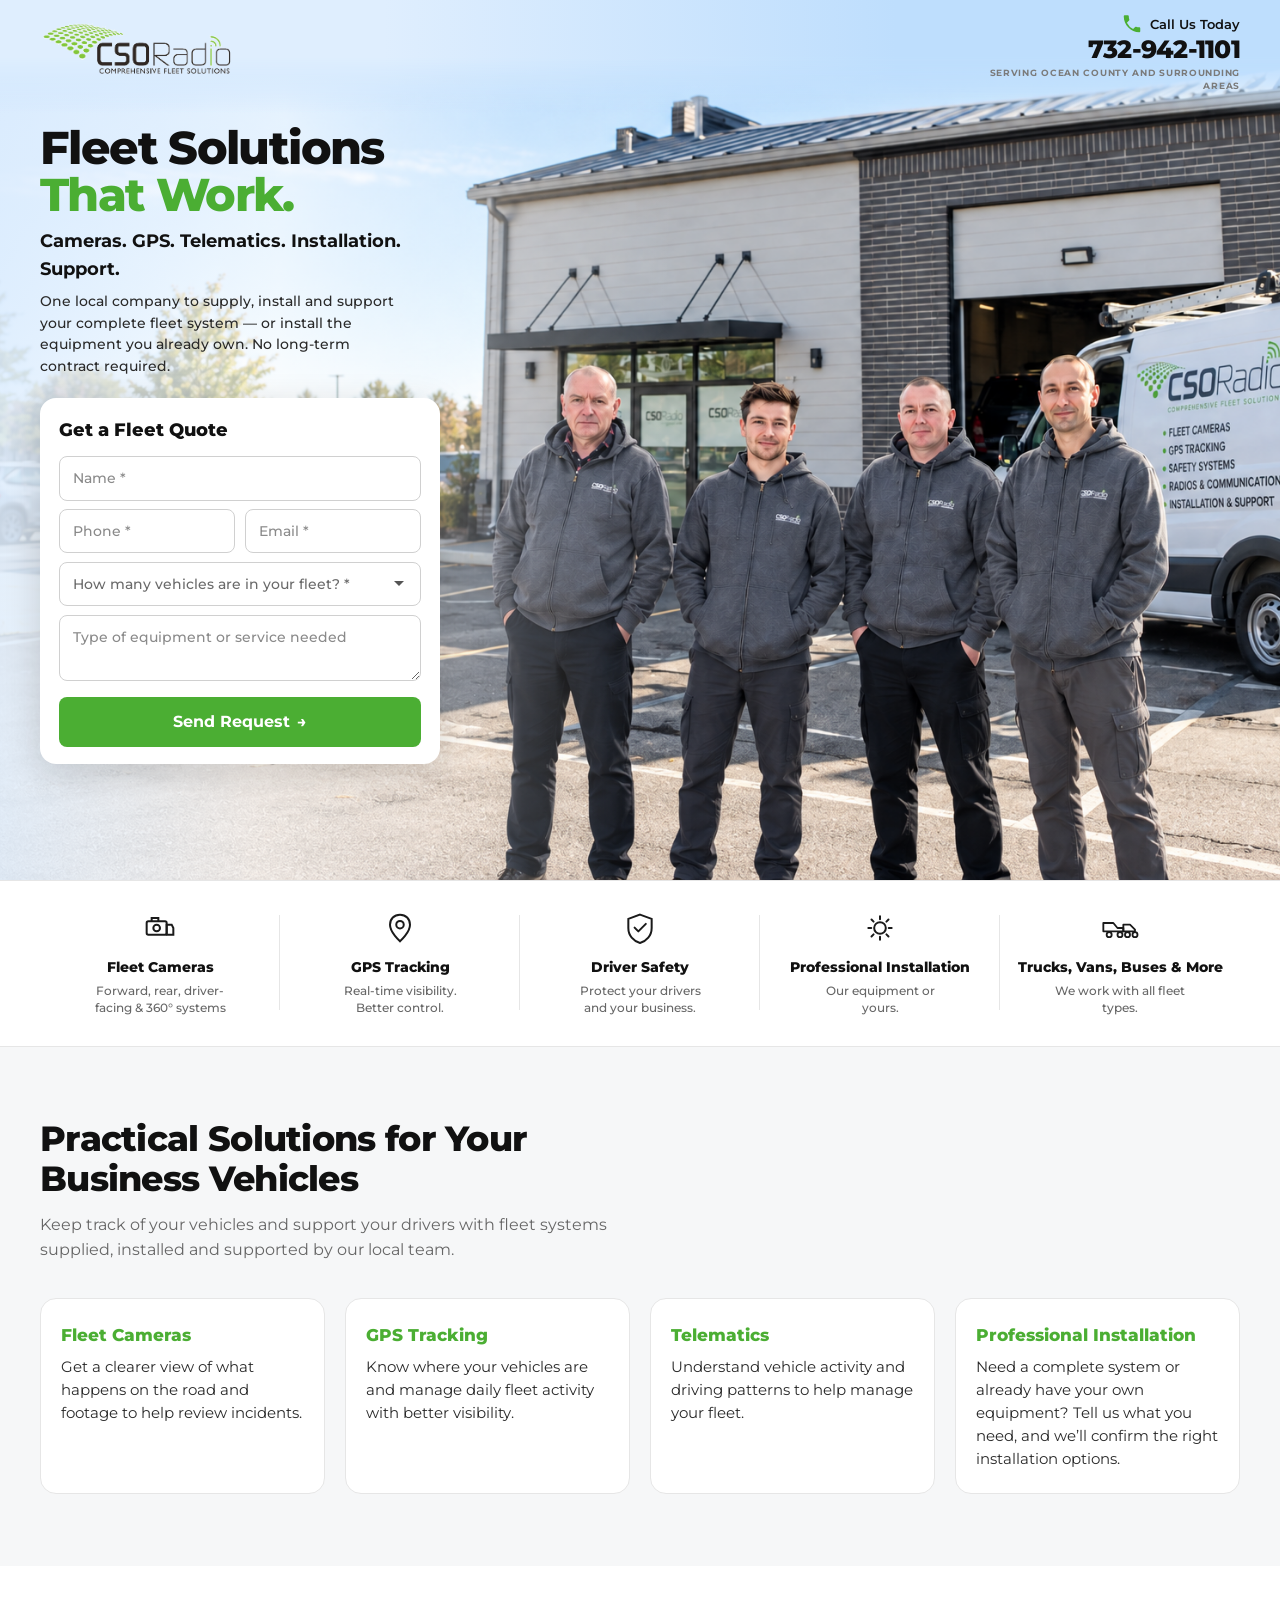
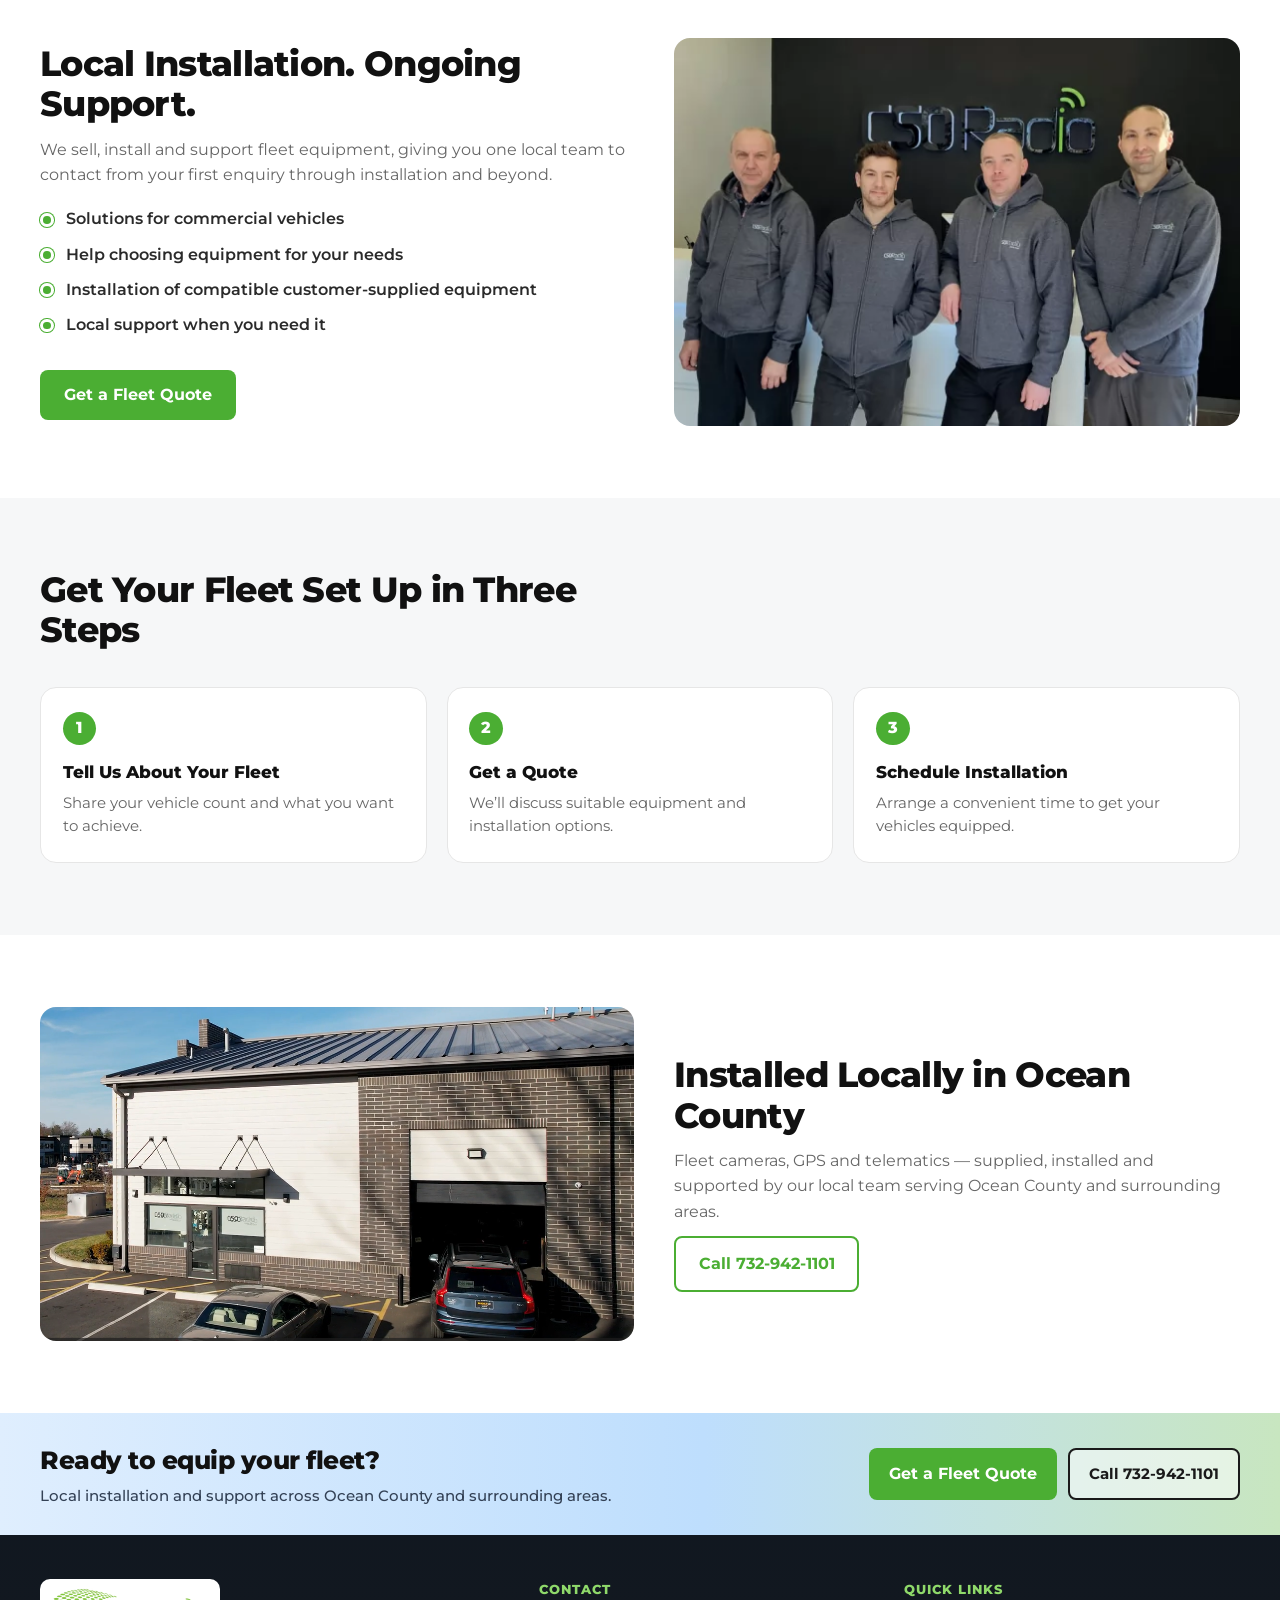
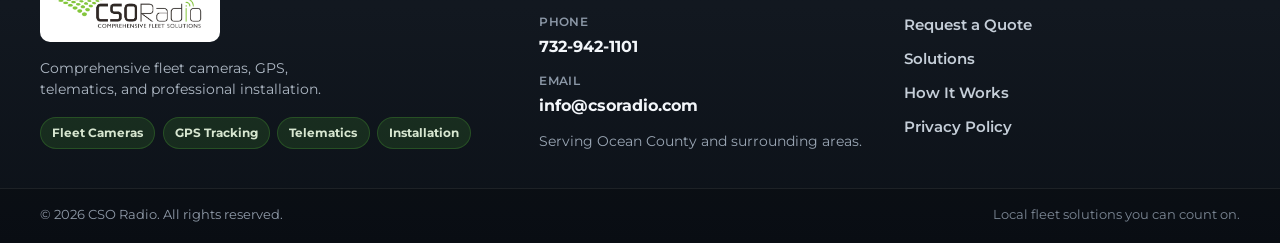
==== index.html @ 511305c0 "Add CSO Radio static website for Vercel deployment. Co-authored-by: Cursor <cursoragent@cursor.com>" ====
<!DOCTYPE html>
<html lang="en">
<head>
  <meta charset="UTF-8" />
  <meta name="viewport" content="width=device-width, initial-scale=1.0" />
  <title>CSO Radio | Comprehensive Fleet Solutions</title>
  <meta name="description" content="Fleet cameras, GPS tracking, telematics and professional installation. Serving Ocean County and surrounding areas." />
  <link rel="preconnect" href="https://fonts.googleapis.com" />
  <link rel="preconnect" href="https://fonts.gstatic.com" crossorigin />
  <link href="https://fonts.googleapis.com/css2?family=Montserrat:wght@400;500;600;700;800&display=swap" rel="stylesheet" />
  <link rel="stylesheet" href="css/style.css" />
</head>
<body>
  <main>
    <div class="landing">
  <header class="site-header">
    <div class="container header-inner">
      <a class="logo" href="index.html" aria-label="CSO Radio home">
        <img src="assets/images/logo.png" alt="CSO Radio — Comprehensive Fleet Solutions" width="220" height="63" />
      </a>
      <div class="header-contact">
        <a class="phone-block" href="tel:7329421101">
          <span class="phone-top">
            <svg class="phone-icon" viewBox="0 0 24 24" aria-hidden="true" focusable="false">
              <path fill="currentColor" d="M6.62 10.79a15.05 15.05 0 006.59 6.59l2.2-2.2a1 1 0 011.01-.24c1.12.37 2.33.57 3.58.57a1 1 0 011 1V20a1 1 0 01-1 1C10.85 21 3 13.15 3 3.5A1 1 0 014 2.5h3.5a1 1 0 011 1c0 1.25.2 2.46.57 3.58a1 1 0 01-.25 1.02l-2.2 2.19z"/>
            </svg>
            <span class="call-label">Call Us Today</span>
          </span>
          <span class="phone-number">732-942-1101</span>
          <span class="service-area">Serving Ocean County and surrounding areas</span>
        </a>
      </div>
    </div>
  </header>

    <section class="hero" aria-label="Fleet solutions hero">
      <div class="hero-bg" aria-hidden="true">
        <img src="assets/images/hero-image.png" alt="" class="hero-photo" width="1536" height="1024" />
        <div class="hero-fade"></div>
      </div>
      <div class="container">
        <div class="hero-content">
          <div class="hero-copy">
            <h1><span class="line1">Fleet Solutions</span><span class="accent">That Work.</span></h1>
            <p class="hero-sub">Cameras. GPS. Telematics. Installation. Support.</p>
            <p class="hero-lead">
              One local company to supply, install and support your complete fleet system — or install the equipment you already own. No long-term contract required.
            </p>
          </div>

          <div class="quote-card" id="quote">
            <h2>Get a Fleet Quote</h2>
            <form class="quote-form" id="quote-form" novalidate>
              <div class="field">
                <label class="sr-only" for="name">Name</label>
                <input id="name" name="name" type="text" placeholder="Name *" required autocomplete="name" />
              </div>
              <div class="field-row">
                <div class="field">
                  <label class="sr-only" for="phone">Phone</label>
                  <input id="phone" name="phone" type="tel" placeholder="Phone *" required autocomplete="tel" />
                </div>
                <div class="field">
                  <label class="sr-only" for="email">Email</label>
                  <input id="email" name="email" type="email" placeholder="Email *" required autocomplete="email" />
                </div>
              </div>
              <div class="field">
                <label class="sr-only" for="vehicles">How many vehicles are in your fleet?</label>
                <select id="vehicles" name="vehicles" required>
                  <option value="" disabled selected>How many vehicles are in your fleet? *</option>
                  <option value="1-5">1–5 vehicles</option>
                  <option value="6-15">6–15 vehicles</option>
                  <option value="16-50">16–50 vehicles</option>
                  <option value="51+">51+ vehicles</option>
                </select>
              </div>
              <div class="field">
                <label class="sr-only" for="service">Type of equipment or service needed</label>
                <textarea id="service" name="service" rows="2" placeholder="Type of equipment or service needed"></textarea>
              </div>
              <button type="submit" class="btn-primary">Send Request <span aria-hidden="true">→</span></button>
              <p class="form-success" id="form-success" hidden>Thank you — we’ll be in touch shortly about your fleet quote.</p>
            </form>
          </div>
        </div>
      </div>
    </section>

    <section class="feature-bar" aria-label="Services overview">
      <div class="container feature-grid">
        <article class="feature-item">
          <div class="feature-icon" aria-hidden="true">
            <svg viewBox="0 0 48 48" fill="none"><rect x="8" y="16" width="24" height="16" rx="2" stroke="currentColor" stroke-width="2.4"/><circle cx="20" cy="24" r="4" stroke="currentColor" stroke-width="2.4"/><path stroke="currentColor" stroke-width="2.4" d="M32 20h6l2 4v8h-8V20zM14 16V12h8v4"/></svg>
          </div>
          <h3>Fleet Cameras</h3>
          <p>Forward, rear, driver-facing &amp; 360° systems</p>
        </article>
        <article class="feature-item">
          <div class="feature-icon" aria-hidden="true">
            <svg viewBox="0 0 48 48" fill="none"><path stroke="currentColor" stroke-width="2.4" d="M24 8c-7 0-12 5.2-12 12.2 0 9.3 12 19.8 12 19.8s12-10.5 12-19.8C36 13.2 31 8 24 8z"/><circle cx="24" cy="20" r="4.5" stroke="currentColor" stroke-width="2.4"/></svg>
          </div>
          <h3>GPS Tracking</h3>
          <p>Real-time visibility. Better control.</p>
        </article>
        <article class="feature-item">
          <div class="feature-icon" aria-hidden="true">
            <svg viewBox="0 0 48 48" fill="none"><path stroke="currentColor" stroke-width="2.4" d="M24 8l14 5v11c0 9.2-6.2 15.8-14 18-7.8-2.2-14-8.8-14-18V13l14-5z"/><path stroke="currentColor" stroke-width="2.4" stroke-linecap="round" stroke-linejoin="round" d="M17.5 23.5l4.5 4.5 9-9"/></svg>
          </div>
          <h3>Driver Safety</h3>
          <p>Protect your drivers and your business.</p>
        </article>
        <article class="feature-item">
          <div class="feature-icon" aria-hidden="true">
            <svg viewBox="0 0 48 48" fill="none"><circle cx="24" cy="24" r="7" stroke="currentColor" stroke-width="2.4"/><path stroke="currentColor" stroke-width="2.4" stroke-linecap="round" d="M24 10v3.5M24 34.5V38M10 24h3.5M34.5 24H38M13.8 13.8l2.5 2.5M31.7 31.7l2.5 2.5M13.8 34.2l2.5-2.5M31.7 16.3l2.5-2.5"/></svg>
          </div>
          <h3>Professional Installation</h3>
          <p>Our equipment or yours.</p>
        </article>
        <article class="feature-item">
          <div class="feature-icon" aria-hidden="true">
            <svg viewBox="0 0 48 48" fill="none"><path stroke="currentColor" stroke-width="2.2" stroke-linejoin="round" d="M4 28V18h12l5 6h7v4H4z"/><circle cx="11" cy="32" r="3" stroke="currentColor" stroke-width="2.2"/><circle cx="24" cy="32" r="3" stroke="currentColor" stroke-width="2.2"/><path stroke="currentColor" stroke-width="2.2" stroke-linejoin="round" d="M28 28V20h8l6 6v2H28z"/><circle cx="33" cy="32" r="3" stroke="currentColor" stroke-width="2.2"/><circle cx="42" cy="32" r="3" stroke="currentColor" stroke-width="2.2"/></svg>
          </div>
          <h3>Trucks, Vans, Buses &amp; More</h3>
          <p>We work with all fleet types.</p>
        </article>
      </div>
    </section>
  </div><!-- /.landing -->

    <section class="section solutions" id="solutions">
      <div class="container">
        <div class="section-intro">
          <h2>Practical Solutions for Your Business Vehicles</h2>
          <p>Keep track of your vehicles and support your drivers with fleet systems supplied, installed and supported by our local team.</p>
        </div>
        <div class="solutions-grid">
          <article class="solution-card">
            <h3>Fleet Cameras</h3>
            <p>Get a clearer view of what happens on the road and footage to help review incidents.</p>
          </article>
          <article class="solution-card">
            <h3>GPS Tracking</h3>
            <p>Know where your vehicles are and manage daily fleet activity with better visibility.</p>
          </article>
          <article class="solution-card">
            <h3>Telematics</h3>
            <p>Understand vehicle activity and driving patterns to help manage your fleet.</p>
          </article>
          <article class="solution-card">
            <h3>Professional Installation</h3>
            <p>Need a complete system or already have your own equipment? Tell us what you need, and we’ll confirm the right installation options.</p>
          </article>
        </div>
      </div>
    </section>

    <section class="section local-support">
      <div class="container local-grid">
        <div class="local-copy">
          <h2>Local Installation. Ongoing Support.</h2>
          <p>We sell, install and support fleet equipment, giving you one local team to contact from your first enquiry through installation and beyond.</p>
          <ul class="check-list">
            <li>Solutions for commercial vehicles</li>
            <li>Help choosing equipment for your needs</li>
            <li>Installation of compatible customer-supplied equipment</li>
            <li>Local support when you need it</li>
          </ul>
          <a class="btn-primary btn-inline" href="#quote">Get a Fleet Quote</a>
        </div>
        <div class="local-media">
          <img src="assets/images/CSO-Team-Image.webp" alt="CSO Radio team at our Ocean County facility" width="640" height="400" loading="lazy" />
        </div>
      </div>
    </section>

    <section class="section steps" id="how-it-works">
      <div class="container">
        <div class="section-intro">
          <h2>Get Your Fleet Set Up in Three Steps</h2>
        </div>
        <ol class="steps-grid">
          <li class="step-card">
            <span class="step-num">1</span>
            <h3>Tell Us About Your Fleet</h3>
            <p>Share your vehicle count and what you want to achieve.</p>
          </li>
          <li class="step-card">
            <span class="step-num">2</span>
            <h3>Get a Quote</h3>
            <p>We’ll discuss suitable equipment and installation options.</p>
          </li>
          <li class="step-card">
            <span class="step-num">3</span>
            <h3>Schedule Installation</h3>
            <p>Arrange a convenient time to get your vehicles equipped.</p>
          </li>
        </ol>
      </div>
    </section>

    <section class="section facility">
      <div class="container facility-grid">
        <div class="facility-media">
          <img src="assets/images/frontttt.png" alt="CSO Radio storefront and installation bay" width="720" height="480" loading="lazy" />
        </div>
        <div class="facility-copy">
          <h2>Installed Locally in Ocean County</h2>
          <p>Fleet cameras, GPS and telematics — supplied, installed and supported by our local team serving Ocean County and surrounding areas.</p>
          <a class="btn-outline" href="tel:7329421101">Call 732-942-1101</a>
        </div>
      </div>
    </section>
  </main>

  <footer class="site-footer">
    <div class="footer-cta">
      <div class="container footer-cta-inner">
        <div class="footer-cta-copy">
          <h2>Ready to equip your fleet?</h2>
          <p>Local installation and support across Ocean County and surrounding areas.</p>
        </div>
        <div class="footer-cta-actions">
          <a class="btn-primary footer-btn" href="#quote">Get a Fleet Quote</a>
          <a class="footer-btn-outline" href="tel:7329421101">Call 732-942-1101</a>
        </div>
      </div>
    </div>

    <div class="container footer-inner">
      <div class="footer-brand">
        <img src="assets/images/logo.png" alt="CSO Radio" width="180" height="51" />
        <p class="footer-tagline">Comprehensive fleet cameras, GPS, telematics, and professional installation.</p>
        <ul class="footer-services">
          <li>Fleet Cameras</li>
          <li>GPS Tracking</li>
          <li>Telematics</li>
          <li>Installation</li>
        </ul>
      </div>

      <div class="footer-col">
        <h3>Contact</h3>
        <a class="footer-link" href="tel:7329421101">
          <span class="footer-link-label">Phone</span>
          <span>732-942-1101</span>
        </a>
        <a class="footer-link" href="mailto:info@csoradio.com">
          <span class="footer-link-label">Email</span>
          <span>info@csoradio.com</span>
        </a>
        <p class="footer-area">Serving Ocean County and surrounding areas.</p>
      </div>

      <div class="footer-col">
        <h3>Quick Links</h3>
        <a class="footer-nav" href="#quote">Request a Quote</a>
        <a class="footer-nav" href="#solutions">Solutions</a>
        <a class="footer-nav" href="#how-it-works">How It Works</a>
        <a class="footer-nav" href="privacy.html">Privacy Policy</a>
      </div>
    </div>

    <div class="footer-bottom">
      <div class="container footer-bottom-inner">
        <p>&copy; <span id="year"></span> CSO Radio. All rights reserved.</p>
        <p class="footer-bottom-note">Local fleet solutions you can count on.</p>
      </div>
    </div>
  </footer>

  <script src="js/main.js"></script>
</body>
</html>
---- css/style.css ----
/* CSO Radio — matches Landing_Page.png design */
:root {
  --green: #4bae33;
  --green-hover: #3f962b;
  --green-logo: #8ac54b;
  --header-bg: #bedefd;
  --header-bg-left: #dfeefe;
  --ink: #111111;
  --ink-soft: #2a2a2a;
  --muted: #666666;
  --line: #e6e6e6;
  --bg: #ffffff;
  --bg-soft: #f6f7f8;
  --shadow: 0 10px 36px rgba(0, 0, 0, 0.16);
  --radius: 16px;
  --radius-sm: 8px;
  --container: 1200px;
  --font: "Montserrat", system-ui, -apple-system, sans-serif;
}

*,
*::before,
*::after {
  box-sizing: border-box;
}

html {
  scroll-behavior: smooth;
}

body {
  margin: 0;
  font-family: var(--font);
  color: var(--ink);
  background: var(--bg);
  line-height: 1.55;
  -webkit-font-smoothing: antialiased;
  overflow-x: hidden;
}

img {
  max-width: 100%;
  height: auto;
  display: block;
}

a {
  color: inherit;
  text-decoration: none;
}

ul {
  margin: 0;
  padding: 0;
  list-style: none;
}

.container {
  width: min(100% - 3rem, var(--container));
  margin-inline: auto;
  padding-inline: 0;
}

.sr-only {
  position: absolute;
  width: 1px;
  height: 1px;
  padding: 0;
  margin: -1px;
  overflow: hidden;
  clip: rect(0, 0, 0, 0);
  white-space: nowrap;
  border: 0;
}

/* ---------- Landing block (exact reference composition) ---------- */
.landing {
  position: relative;
  background: #fff;
}

.site-header {
  position: absolute;
  top: 0;
  left: 0;
  right: 0;
  z-index: 30;
  padding: 0.65rem 0 1.25rem;
  /* Horizontal brand blues + soft fade down so no hard line into hero */
  background:
    linear-gradient(
      180deg,
      rgba(223, 238, 254, 1) 0%,
      rgba(190, 222, 253, 0.92) 45%,
      rgba(190, 222, 253, 0.35) 75%,
      rgba(190, 222, 253, 0) 100%
    );
  border: 0;
  box-shadow: none;
}

.site-header::before {
  content: "";
  position: absolute;
  inset: 0;
  z-index: -1;
  background: linear-gradient(
    90deg,
    var(--header-bg-left) 0%,
    var(--header-bg-left) 30%,
    var(--header-bg) 70%,
    var(--header-bg) 100%
  );
  mask-image: linear-gradient(180deg, #000 0%, #000 50%, transparent 100%);
  -webkit-mask-image: linear-gradient(180deg, #000 0%, #000 50%, transparent 100%);
  pointer-events: none;
}

.header-inner {
  position: relative;
  z-index: 1;
  display: flex;
  align-items: center;
  justify-content: space-between;
  gap: 1.5rem;
  min-height: 52px;
}

.logo img {
  width: min(200px, 48vw);
  height: auto;
}

.phone-block {
  display: flex;
  flex-direction: column;
  align-items: flex-end;
  text-align: right;
  gap: 0.1rem;
  padding-top: 0.15rem;
}

.phone-top {
  display: inline-flex;
  align-items: center;
  gap: 0.45rem;
}

.phone-icon {
  width: 22px;
  height: 22px;
  color: var(--green);
}

.call-label {
  font-size: 0.82rem;
  font-weight: 600;
  color: var(--ink);
}

.phone-number {
  font-size: clamp(1.2rem, 2.2vw, 1.55rem);
  font-weight: 800;
  letter-spacing: -0.03em;
  color: var(--ink);
  line-height: 1.05;
}

.service-area {
  font-size: 0.55rem;
  font-weight: 700;
  letter-spacing: 0.08em;
  text-transform: uppercase;
  color: #7a7a7a;
  max-width: 260px;
  margin-top: 0.1rem;
}

/* ---------- Hero ---------- */
.hero {
  position: relative;
  min-height: 820px;
  display: flex;
  align-items: flex-start;
  padding: 7.25rem 0 2rem;
  overflow: hidden;
  background: var(--header-bg-left);
}

.hero-bg {
  position: absolute;
  inset: 0;
  z-index: 0;
  overflow: hidden;
  background: var(--header-bg-left);
}

.hero-photo {
  width: 100%;
  height: 100%;
  object-fit: cover;
  /* shift photo slightly down + keep team/van on the right */
  object-position: 62% 28%;
  max-width: none;
}

/* Soft left wash — tinted with header blue so it blends into the header */
.hero-fade {
  position: absolute;
  inset: 0;
  background: linear-gradient(
    90deg,
    rgba(223, 238, 254, 0.92) 0%,
    rgba(255, 255, 255, 0.72) 20%,
    rgba(255, 255, 255, 0.28) 38%,
    rgba(255, 255, 255, 0) 52%
  );
  pointer-events: none;
}

@media (min-width: 1100px) {
  .hero {
    min-height: 880px;
    padding-top: 7.75rem;
  }

  .hero-photo {
    object-position: 58% 26%;
  }

  .hero-fade {
    background: linear-gradient(
      92deg,
      rgba(223, 238, 254, 0.9) 0%,
      rgba(255, 255, 255, 0.65) 22%,
      rgba(255, 255, 255, 0.2) 40%,
      rgba(255, 255, 255, 0) 52%
    );
  }
}

.hero > .container {
  position: relative;
  z-index: 1;
  display: flex;
  align-items: flex-start;
}

.hero-content {
  display: flex;
  flex-direction: column;
  align-items: flex-start;
  gap: 1.25rem;
  width: min(100%, 420px);
  margin: 0;
  padding-left: 0;
}

.hero-copy {
  max-width: 480px;
}

.hero-copy h1 {
  margin: 0 0 0.55rem;
  font-size: clamp(2.35rem, 3.6vw, 3.25rem);
  font-weight: 800;
  line-height: 1.02;
  letter-spacing: -0.035em;
  color: var(--ink);
}

.hero-copy h1 .line1 {
  display: block;
  white-space: nowrap;
}

.hero-copy h1 .accent {
  color: var(--green);
  display: block;
}

.hero-sub {
  margin: 0 0 0.55rem;
  font-size: clamp(0.95rem, 1.4vw, 1.12rem);
  font-weight: 700;
  color: var(--ink);
}

.hero-lead {
  margin: 0;
  font-size: 0.9rem;
  font-weight: 500;
  color: var(--ink-soft);
  max-width: 40ch;
  line-height: 1.5;
}

/* Quote card */
.quote-card {
  background: #fff;
  border-radius: var(--radius);
  box-shadow: var(--shadow);
  padding: 1.15rem 1.2rem 1.05rem;
  width: 100%;
  max-width: 400px;
}

.quote-card h2 {
  margin: 0 0 0.75rem;
  font-size: 1.15rem;
  font-weight: 800;
  color: var(--ink);
}

.quote-form {
  display: flex;
  flex-direction: column;
  gap: 0.55rem;
}

.field-row {
  display: grid;
  grid-template-columns: 1fr 1fr;
  gap: 0.65rem;
}

.field input,
.field select,
.field textarea {
  width: 100%;
  font: inherit;
  font-size: 0.86rem;
  font-weight: 500;
  color: var(--ink);
  background: #fff;
  border: 1.5px solid #d0d0d0;
  border-radius: var(--radius-sm);
  padding: 0.65rem 0.8rem;
  outline: none;
  transition: border-color 0.15s ease, box-shadow 0.15s ease;
  appearance: none;
  -webkit-appearance: none;
}

.field select {
  background-image: url("data:image/svg+xml,%3Csvg xmlns='http://www.w3.org/2000/svg' width='12' height='8' viewBox='0 0 12 8'%3E%3Cpath fill='%23555' d='M1 1l5 5 5-5'/%3E%3C/svg%3E");
  background-repeat: no-repeat;
  background-position: right 0.9rem center;
  padding-right: 2.2rem;
  color: #6a6a6a;
}

.field select:valid {
  color: var(--ink);
}

.field textarea {
  resize: vertical;
  min-height: 52px;
}

.field input::placeholder,
.field textarea::placeholder {
  color: #8a8a8a;
}

.field input:focus,
.field select:focus,
.field textarea:focus {
  border-color: var(--green);
  box-shadow: 0 0 0 3px rgba(75, 174, 51, 0.18);
}

.field input.is-invalid,
.field select.is-invalid,
.field textarea.is-invalid {
  border-color: #c0392b;
}

.btn-primary {
  display: inline-flex;
  align-items: center;
  justify-content: center;
  gap: 0.45rem;
  width: 100%;
  border: 0;
  cursor: pointer;
  background: var(--green);
  color: #fff;
  font: inherit;
  font-size: 0.98rem;
  font-weight: 700;
  padding: 0.8rem 1.15rem;
  border-radius: var(--radius-sm);
  transition: background 0.15s ease, transform 0.15s ease;
}

.btn-primary:hover {
  background: var(--green-hover);
}

.btn-primary:active {
  transform: translateY(1px);
}

.btn-inline {
  width: auto;
  padding-inline: 1.5rem;
  margin-top: 0.5rem;
}

.btn-outline {
  display: inline-flex;
  align-items: center;
  justify-content: center;
  margin-top: 0.75rem;
  padding: 0.85rem 1.4rem;
  border: 2px solid var(--green);
  border-radius: var(--radius-sm);
  color: var(--green);
  font-weight: 700;
  transition: background 0.15s ease, color 0.15s ease;
}

.btn-outline:hover {
  background: var(--green);
  color: #fff;
}

.form-note {
  margin: 0.15rem 0 0;
  font-size: 0.72rem;
  color: var(--muted);
  line-height: 1.4;
}

.form-success {
  margin: 0;
  padding: 0.75rem 0.85rem;
  background: #eef8ea;
  border: 1px solid #b7dfaa;
  border-radius: var(--radius-sm);
  color: #246816;
  font-size: 0.88rem;
  font-weight: 600;
}

/* ---------- Feature bar ---------- */
.feature-bar {
  position: relative;
  z-index: 5;
  background: #fff;
  border-top: 1px solid var(--line);
  border-bottom: 1px solid var(--line);
  padding: 1.35rem 0 1.5rem;
}

.feature-grid {
  display: grid;
  grid-template-columns: repeat(5, minmax(0, 1fr));
  gap: 0;
}

.feature-item {
  text-align: center;
  padding: 0.35rem 1rem;
  position: relative;
}

.feature-item:not(:last-child)::after {
  content: "";
  position: absolute;
  top: 10%;
  right: 0;
  width: 1px;
  height: 80%;
  background: var(--line);
}

.feature-icon {
  width: 40px;
  height: 40px;
  margin: 0 auto 0.5rem;
  color: #1a1a1a;
}

.feature-icon svg {
  width: 100%;
  height: 100%;
}

.feature-item h3 {
  margin: 0 0 0.3rem;
  font-size: 0.9rem;
  font-weight: 800;
  color: var(--ink);
}

.feature-item p {
  margin: 0 auto;
  font-size: 0.76rem;
  font-weight: 500;
  color: var(--muted);
  line-height: 1.35;
  max-width: 18ch;
}

/* ---------- Content sections ---------- */
.section {
  padding: 4.5rem 0;
}

.section-intro {
  max-width: 640px;
  margin-bottom: 2.25rem;
}

.section-intro h2,
.local-copy h2,
.facility-copy h2 {
  margin: 0 0 0.75rem;
  font-size: clamp(1.7rem, 3vw, 2.2rem);
  font-weight: 800;
  letter-spacing: -0.02em;
  line-height: 1.15;
}

.section-intro p,
.local-copy > p,
.facility-copy p {
  margin: 0;
  color: var(--muted);
  font-size: 1.02rem;
}

.solutions {
  background: var(--bg-soft);
}

.solutions-grid {
  display: grid;
  grid-template-columns: repeat(4, 1fr);
  gap: 1.25rem;
}

.solution-card {
  background: #fff;
  border: 1px solid var(--line);
  border-radius: var(--radius);
  padding: 1.4rem 1.25rem;
}

.solution-card h3 {
  margin: 0 0 0.55rem;
  font-size: 1.05rem;
  font-weight: 800;
  color: var(--green);
}

.solution-card p {
  margin: 0;
  font-size: 0.92rem;
  color: var(--ink-soft);
}

.local-grid,
.facility-grid {
  display: grid;
  grid-template-columns: 1.05fr 1fr;
  gap: 2.5rem;
  align-items: center;
}

.local-media img,
.facility-media img {
  width: 100%;
  border-radius: var(--radius);
  object-fit: cover;
  max-height: 420px;
}

.check-list {
  margin: 1.25rem 0 1.5rem;
  display: grid;
  gap: 0.65rem;
}

.check-list li {
  position: relative;
  padding-left: 1.6rem;
  font-weight: 600;
  color: var(--ink-soft);
}

.check-list li::before {
  content: "";
  position: absolute;
  left: 0;
  top: 0.35rem;
  width: 0.85rem;
  height: 0.85rem;
  border-radius: 50%;
  background: var(--green);
  box-shadow: inset 0 0 0 3px #fff, 0 0 0 1px var(--green);
}

.steps {
  background: var(--bg-soft);
}

.steps-grid {
  margin: 0;
  padding: 0;
  list-style: none;
  display: grid;
  grid-template-columns: repeat(3, 1fr);
  gap: 1.25rem;
  counter-reset: none;
}

.step-card {
  background: #fff;
  border-radius: var(--radius);
  border: 1px solid var(--line);
  padding: 1.5rem 1.35rem;
}

.step-num {
  display: inline-flex;
  align-items: center;
  justify-content: center;
  width: 2.1rem;
  height: 2.1rem;
  border-radius: 50%;
  background: var(--green);
  color: #fff;
  font-weight: 800;
  margin-bottom: 0.85rem;
}

.step-card h3 {
  margin: 0 0 0.45rem;
  font-size: 1.05rem;
  font-weight: 800;
}

.step-card p {
  margin: 0;
  color: var(--muted);
  font-size: 0.92rem;
}

.facility {
  background: #fff;
}

/* ---------- Footer ---------- */
.site-footer {
  background: linear-gradient(180deg, #0f1720 0%, #121820 45%, #0c1118 100%);
  color: #e8eef4;
  padding-top: 0;
}

.footer-cta {
  background: linear-gradient(90deg, #dfeefe 0%, #bedefd 55%, #c8e6c0 100%);
  color: var(--ink);
  padding: 1.75rem 0;
}

.footer-cta-inner {
  display: flex;
  align-items: center;
  justify-content: space-between;
  gap: 1.25rem;
  flex-wrap: wrap;
}

.footer-cta-copy h2 {
  margin: 0 0 0.35rem;
  font-size: clamp(1.2rem, 2.5vw, 1.55rem);
  font-weight: 800;
  letter-spacing: -0.02em;
}

.footer-cta-copy p {
  margin: 0;
  color: #334155;
  font-size: 0.92rem;
  font-weight: 500;
}

.footer-cta-actions {
  display: flex;
  flex-wrap: wrap;
  gap: 0.65rem;
}

.footer-btn {
  width: auto;
  padding: 0.78rem 1.25rem;
  white-space: nowrap;
}

.footer-btn-outline {
  display: inline-flex;
  align-items: center;
  justify-content: center;
  padding: 0.78rem 1.2rem;
  border-radius: var(--radius-sm);
  border: 2px solid #1a1a1a;
  color: #1a1a1a;
  font-weight: 700;
  font-size: 0.95rem;
  background: rgba(255, 255, 255, 0.55);
  transition: background 0.15s ease, color 0.15s ease, border-color 0.15s ease;
}

.footer-btn-outline:hover {
  background: #1a1a1a;
  color: #fff;
}

.footer-inner {
  display: grid;
  grid-template-columns: 1.4fr 1fr 1fr;
  gap: 2rem 1.75rem;
  padding: 2.75rem 0 2.25rem;
}

.footer-brand img {
  width: 180px;
  margin-bottom: 1rem;
  background: #fff;
  border-radius: 10px;
  padding: 0.55rem 0.7rem;
}

.footer-tagline {
  margin: 0 0 1rem;
  color: #aeb8c4;
  font-size: 0.9rem;
  line-height: 1.5;
  max-width: 32ch;
}

.footer-services {
  display: flex;
  flex-wrap: wrap;
  gap: 0.45rem;
  margin: 0;
  padding: 0;
  list-style: none;
}

.footer-services li {
  font-size: 0.75rem;
  font-weight: 700;
  color: #d7e6d0;
  background: rgba(75, 174, 51, 0.16);
  border: 1px solid rgba(75, 174, 51, 0.28);
  border-radius: 999px;
  padding: 0.35rem 0.7rem;
}

.footer-col h3 {
  margin: 0 0 0.9rem;
  font-size: 0.82rem;
  font-weight: 800;
  letter-spacing: 0.08em;
  text-transform: uppercase;
  color: #8fd96a;
}

.footer-link {
  display: flex;
  flex-direction: column;
  gap: 0.15rem;
  margin-bottom: 0.85rem;
  font-weight: 700;
  font-size: 1.02rem;
  color: #f3f6fa;
}

.footer-link:hover {
  color: var(--green-logo);
}

.footer-link-label {
  font-size: 0.72rem;
  font-weight: 600;
  letter-spacing: 0.04em;
  text-transform: uppercase;
  color: #8b97a6;
}

.footer-area {
  margin: 0.35rem 0 0;
  color: #9aa6b4;
  font-size: 0.85rem;
  line-height: 1.45;
}

.footer-nav {
  display: block;
  margin-bottom: 0.7rem;
  color: #c5ced8;
  font-weight: 600;
  font-size: 0.92rem;
}

.footer-nav:hover {
  color: #fff;
}

.footer-bottom {
  border-top: 1px solid rgba(255, 255, 255, 0.08);
  padding: 1rem 0 1.15rem;
  background: rgba(0, 0, 0, 0.22);
}

.footer-bottom-inner {
  display: flex;
  justify-content: space-between;
  gap: 0.75rem;
  flex-wrap: wrap;
  align-items: center;
}

.footer-bottom p {
  margin: 0;
  font-size: 0.8rem;
  color: #8f9aa8;
}

.footer-bottom-note {
  color: #7d8896 !important;
}

/* ---------- Privacy ---------- */
.page-header {
  position: relative;
  background: linear-gradient(
    90deg,
    var(--header-bg-left) 0%,
    var(--header-bg-left) 28%,
    var(--header-bg) 62%,
    var(--header-bg) 100%
  );
  border-bottom: 0;
  padding: 0.65rem 0;
}

.page-header .site-header {
  position: static;
  padding: 0;
  background: transparent;
}

.page-header .site-header::before {
  display: none;
}

.page-main {
  padding: 3rem 0 4rem;
  max-width: 720px;
}

.page-main h1 {
  margin: 0 0 1rem;
  font-size: 2rem;
  font-weight: 800;
}

.page-main p {
  color: var(--muted);
}

/* ---------- Responsive ---------- */
@media (max-width: 1100px) {
  .hero-content {
    width: min(100%, 400px);
  }

  .hero-copy h1 {
    font-size: clamp(2.1rem, 4vw, 2.85rem);
  }
}

@media (max-width: 980px) {
  .container {
    width: min(100% - 2.5rem, var(--container));
  }

  .logo img {
    width: min(200px, 46vw);
  }

  .phone-number {
    font-size: 1.35rem;
  }

  .hero {
    min-height: 720px;
    padding: 6.5rem 0 1.75rem;
  }

  .hero-photo {
    object-position: 68% 28%;
  }

  .feature-bar {
    padding: 1.5rem 0 1.75rem;
    background: linear-gradient(180deg, #fff 0%, #f7fbff 100%);
  }

  .feature-grid {
    grid-template-columns: repeat(2, 1fr);
    gap: 0.85rem;
  }

  .feature-item {
    text-align: left;
    background: #fff;
    border: 1px solid #e8eef5;
    border-radius: 14px;
    padding: 1.1rem 1rem 1.15rem;
    box-shadow: 0 6px 18px rgba(15, 40, 80, 0.05);
  }

  .feature-item:not(:last-child)::after {
    display: none;
  }

  .feature-item:nth-child(5) {
    grid-column: 1 / -1;
  }

  .feature-icon {
    width: 44px;
    height: 44px;
    margin: 0 0 0.7rem;
    display: inline-flex;
    align-items: center;
    justify-content: center;
    border-radius: 12px;
    background: rgba(75, 174, 51, 0.1);
    color: var(--green);
  }

  .feature-item h3 {
    font-size: 0.95rem;
    margin-bottom: 0.35rem;
  }

  .feature-item p {
    max-width: none;
    font-size: 0.8rem;
    line-height: 1.4;
  }

  .solutions-grid,
  .steps-grid {
    grid-template-columns: 1fr 1fr;
  }

  .local-grid,
  .facility-grid {
    grid-template-columns: 1fr;
    gap: 1.75rem;
  }

  .facility-grid {
    direction: rtl;
  }

  .facility-grid > * {
    direction: ltr;
  }

  .section {
    padding: 3.25rem 0;
  }
}

@media (max-width: 720px) {
  .container {
    width: min(100% - 1.5rem, var(--container));
  }

  /* Clean solid header — no overlay seam issues */
  .site-header {
    position: relative;
    padding: 0.55rem 0;
    background: linear-gradient(90deg, var(--header-bg-left) 0%, var(--header-bg) 100%);
    box-shadow: 0 1px 0 rgba(15, 40, 80, 0.06);
  }

  .site-header::before {
    display: none;
  }

  .header-inner {
    align-items: center;
    justify-content: space-between;
    gap: 0.65rem;
    min-height: 44px;
    flex-wrap: nowrap;
  }

  .logo img {
    width: min(132px, 38vw);
  }

  .header-contact {
    margin-left: auto;
    flex-shrink: 0;
  }

  .phone-block {
    align-items: center;
    text-align: center;
    flex-direction: row;
    gap: 0.35rem;
    background: var(--green);
    color: #fff;
    border-radius: 999px;
    padding: 0.5rem 0.8rem;
    box-shadow: 0 6px 14px rgba(75, 174, 51, 0.28);
  }

  .phone-top {
    gap: 0.3rem;
  }

  .phone-icon {
    width: 16px;
    height: 16px;
    color: #fff;
  }

  .call-label {
    display: none;
  }

  .phone-number {
    font-size: 0.88rem;
    font-weight: 800;
    color: #fff;
    letter-spacing: -0.01em;
  }

  .service-area {
    display: none;
  }

  /* Hero: photo banner + clean content below */
  .hero {
    min-height: 0;
    padding: 0;
    display: flex;
    flex-direction: column;
    background: #fff;
  }

  .hero-bg {
    position: relative;
    inset: auto;
    width: 100%;
    height: 210px;
    flex-shrink: 0;
    border-radius: 0;
    overflow: hidden;
    box-shadow: none;
    background: #d7e8f8;
  }

  .hero-photo {
    object-position: 48% 30%;
    transform: none;
  }

  .hero-fade {
    background: linear-gradient(
      180deg,
      rgba(223, 238, 254, 0.35) 0%,
      transparent 35%,
      rgba(255, 255, 255, 0.45) 78%,
      #ffffff 100%
    );
  }

  .hero > .container {
    position: relative;
    z-index: 2;
    margin-top: 0;
    width: min(100% - 1.5rem, var(--container));
    padding: 1rem 0 1.35rem;
  }

  .hero-content {
    width: 100%;
    gap: 0.85rem;
  }

  .hero-copy h1 {
    font-size: 1.75rem;
    margin-bottom: 0.35rem;
  }

  .hero-copy h1 .line1 {
    white-space: normal;
  }

  .hero-sub {
    font-size: 0.86rem;
    margin-bottom: 0.35rem;
  }

  .hero-lead {
    font-size: 0.84rem;
    line-height: 1.45;
    max-width: none;
    color: #4b5563;
  }

  .quote-card {
    max-width: none;
    padding: 1.15rem 1rem 1.1rem;
    border-radius: 16px;
    box-shadow: 0 10px 28px rgba(15, 40, 80, 0.1);
    border: 1px solid #e5eef8;
  }

  .quote-card h2 {
    font-size: 1.08rem;
    margin-bottom: 0.85rem;
  }

  .field-row {
    grid-template-columns: 1fr;
  }

  .field input,
  .field select,
  .field textarea {
    font-size: 16px; /* prevents iOS zoom */
    padding: 0.8rem 0.85rem;
    border-radius: 10px;
  }

  .btn-primary {
    padding: 0.9rem 1rem;
    border-radius: 10px;
    font-size: 1rem;
  }

  /* Features: swipeable cards */
  .feature-bar {
    padding: 0.35rem 0 1.5rem;
    background: #f5f8fc;
    border-top: 0;
    border-bottom: 0;
  }

  .feature-grid {
    display: flex;
    grid-template-columns: none;
    gap: 0.75rem;
    overflow-x: auto;
    scroll-snap-type: x mandatory;
    scroll-padding-left: 0.25rem;
    padding: 0.25rem 0.15rem 0.75rem;
    -webkit-overflow-scrolling: touch;
    scrollbar-width: none;
  }

  .feature-grid::-webkit-scrollbar {
    display: none;
  }

  .feature-item {
    flex: 0 0 78%;
    scroll-snap-align: start;
    display: flex;
    flex-direction: column;
    text-align: left;
    background: #fff;
    border: 1px solid #e4ecf5;
    border-radius: 16px;
    padding: 1.1rem 1rem 1.15rem;
    box-shadow: 0 8px 20px rgba(20, 50, 90, 0.06);
  }

  .feature-item:nth-child(n + 4),
  .feature-item:nth-child(5),
  .feature-item:last-child {
    grid-column: auto;
  }

  .feature-item::after {
    display: none !important;
  }

  .feature-icon {
    grid-row: auto;
    width: 46px;
    height: 46px;
    margin: 0 0 0.75rem;
    display: inline-flex;
    align-items: center;
    justify-content: center;
    border-radius: 12px;
    background: linear-gradient(145deg, rgba(75, 174, 51, 0.16), rgba(190, 222, 253, 0.5));
    color: var(--green);
    align-self: flex-start;
  }

  .feature-icon svg {
    width: 24px;
    height: 24px;
  }

  .feature-item h3 {
    margin: 0 0 0.3rem;
    font-size: 1rem;
  }

  .feature-item p {
    max-width: none;
    font-size: 0.84rem;
    line-height: 1.4;
    color: #5a6570;
  }

  .solutions-grid,
  .steps-grid {
    grid-template-columns: 1fr;
    gap: 0.85rem;
  }

  .section {
    padding: 2.5rem 0;
  }

  .section-intro {
    margin-bottom: 1.35rem;
  }

  .section-intro h2,
  .local-copy h2,
  .facility-copy h2 {
    font-size: 1.45rem;
  }

  .solution-card,
  .step-card {
    padding: 1.15rem 1.05rem;
    border-radius: 14px;
  }

  .local-media img,
  .facility-media img {
    max-height: 240px;
    border-radius: 14px;
  }

  .footer-cta-inner {
    flex-direction: column;
    align-items: flex-start;
  }

  .footer-cta-actions {
    width: 100%;
  }

  .footer-btn,
  .footer-btn-outline {
    flex: 1 1 auto;
    text-align: center;
  }

  .footer-inner {
    grid-template-columns: 1fr;
    gap: 1.75rem;
  }

  .footer-brand {
    grid-column: auto;
  }
}

@media (max-width: 420px) {
  .logo img {
    width: min(118px, 36vw);
  }

  .phone-block {
    padding: 0.45rem 0.7rem;
  }

  .phone-number {
    font-size: 0.82rem;
  }

  .hero-bg {
    height: 188px;
  }

  .hero-copy h1 {
    font-size: 1.65rem;
  }

  .feature-item {
    flex-basis: 85%;
  }

  .footer-cta {
    padding: 1.35rem 0;
  }

  .footer-cta-actions {
    flex-direction: column;
  }

  .footer-btn,
  .footer-btn-outline {
    width: 100%;
  }

  .footer-inner {
    padding: 2rem 0 1.75rem;
  }

  .footer-brand img {
    width: 150px;
  }

  .footer-bottom-inner {
    flex-direction: column;
    align-items: flex-start;
  }

  .page-main {
    padding: 2rem 0 3rem;
  }

  .page-main h1 {
    font-size: 1.55rem;
  }
}
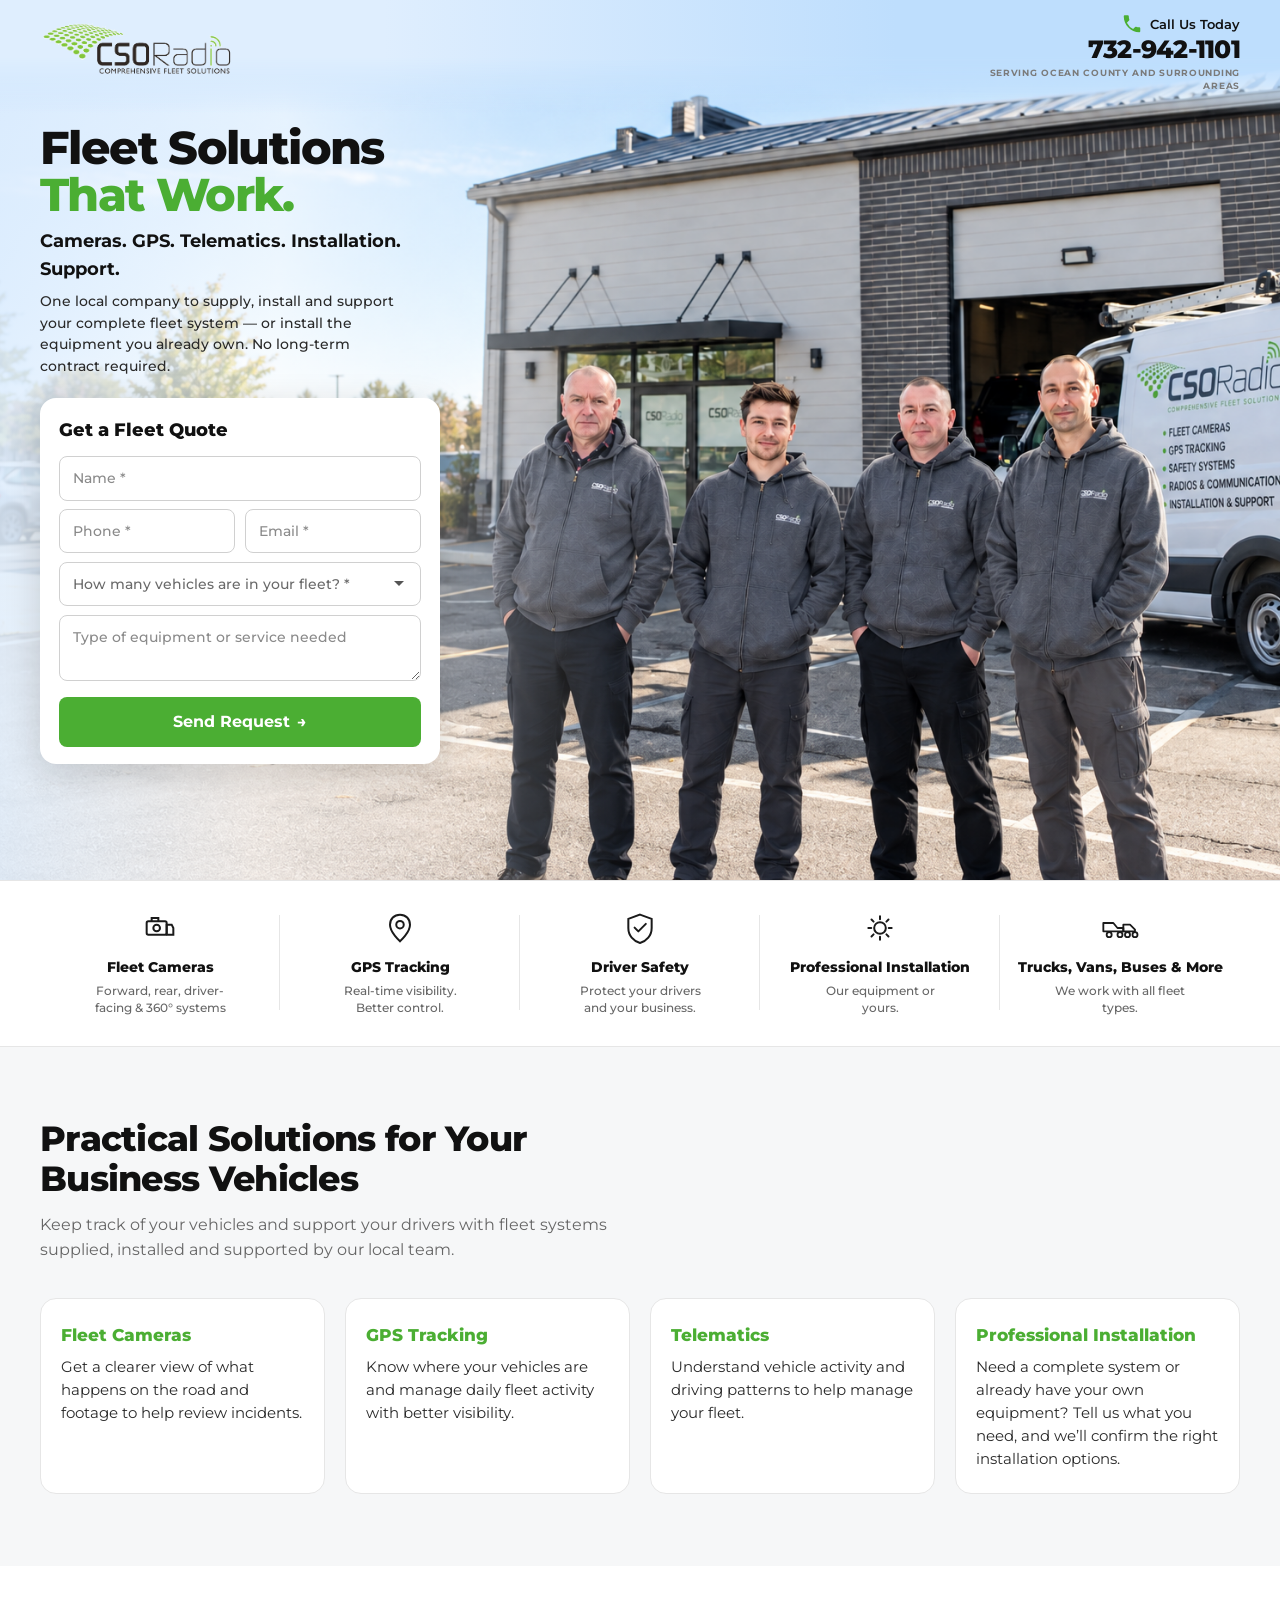
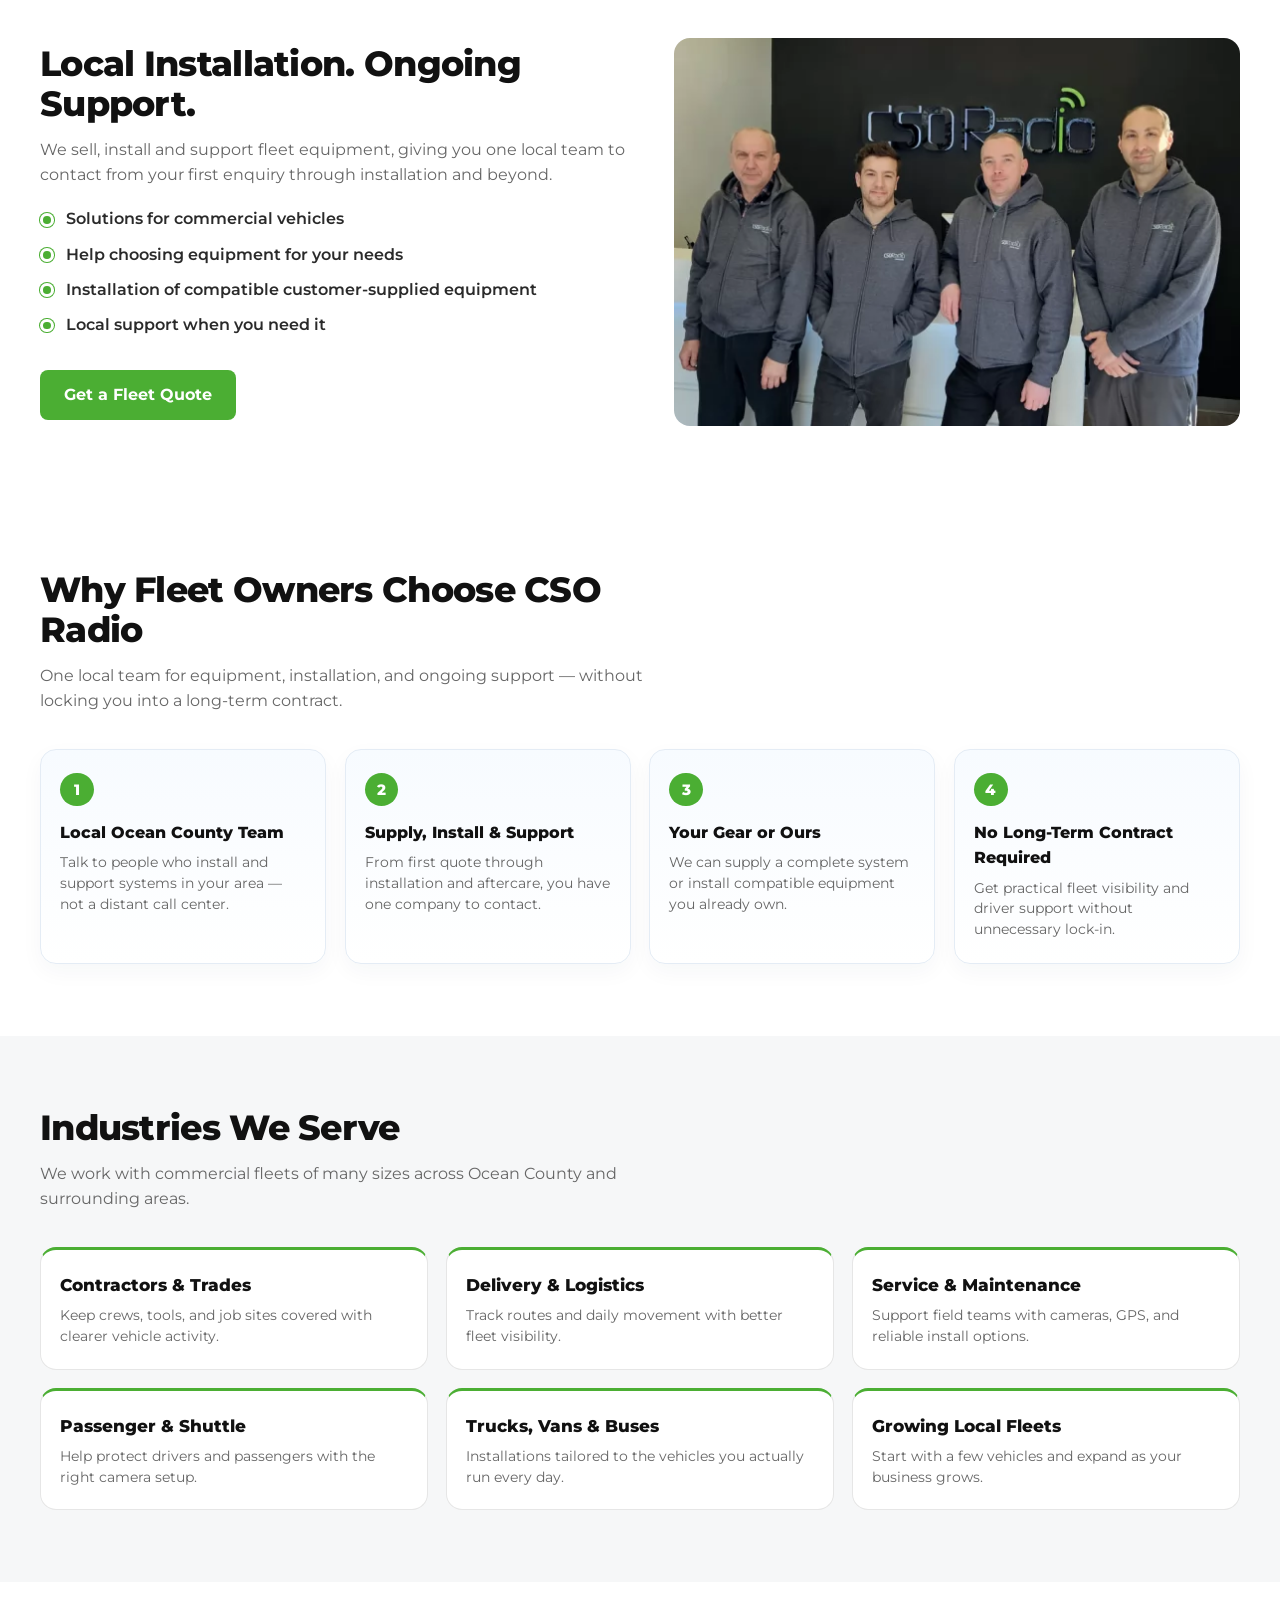
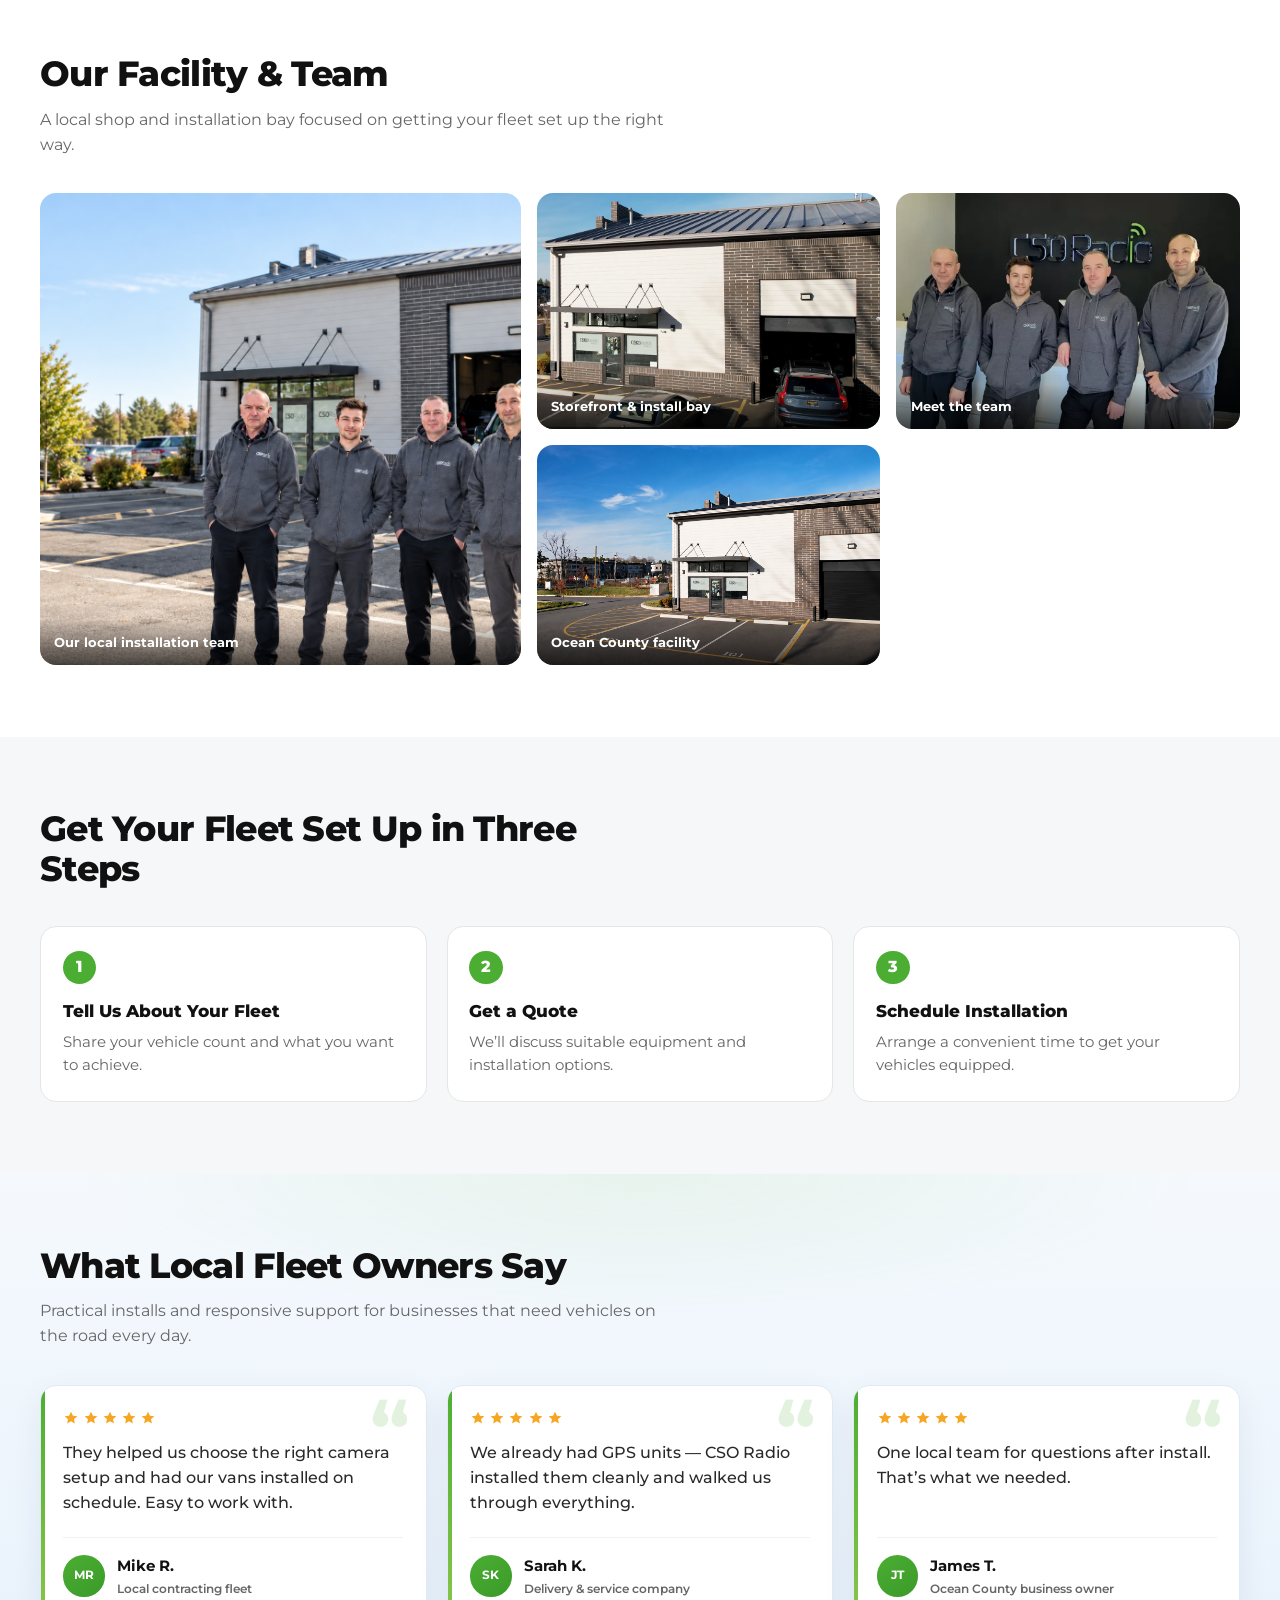
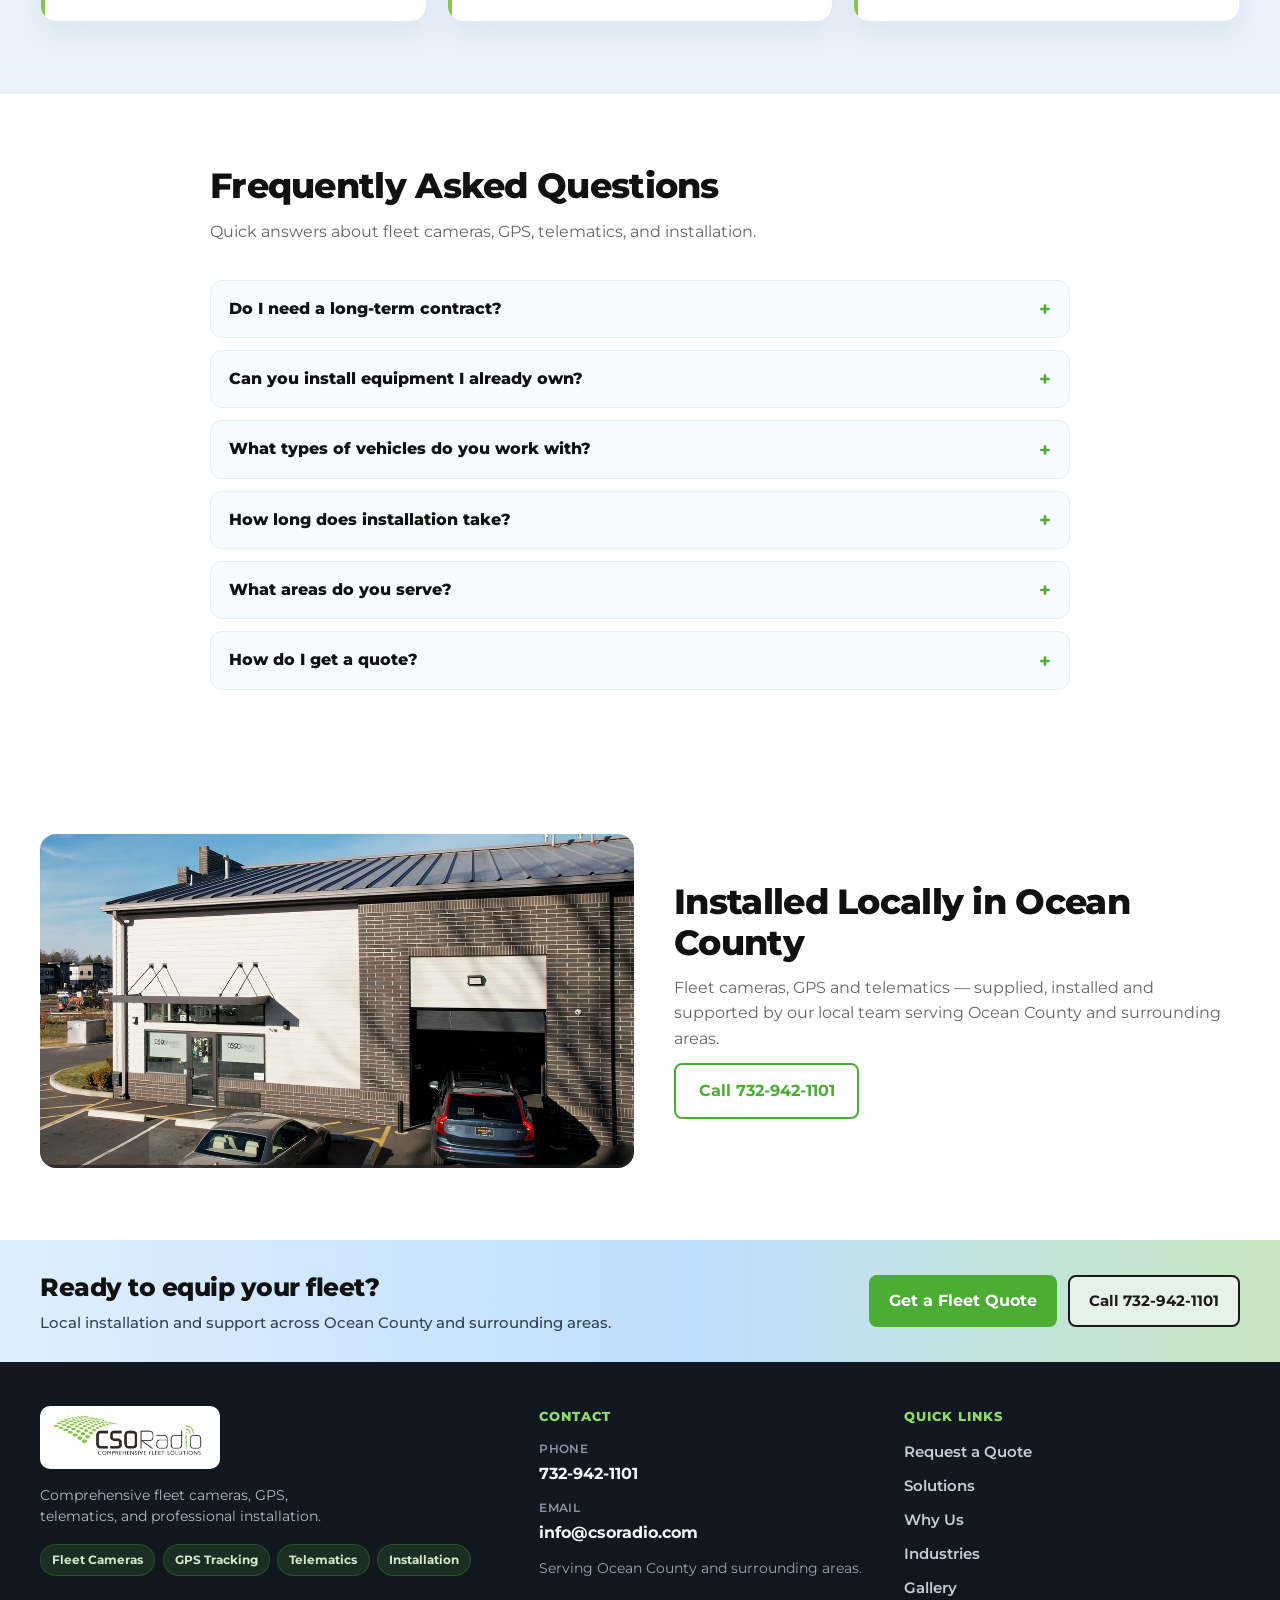
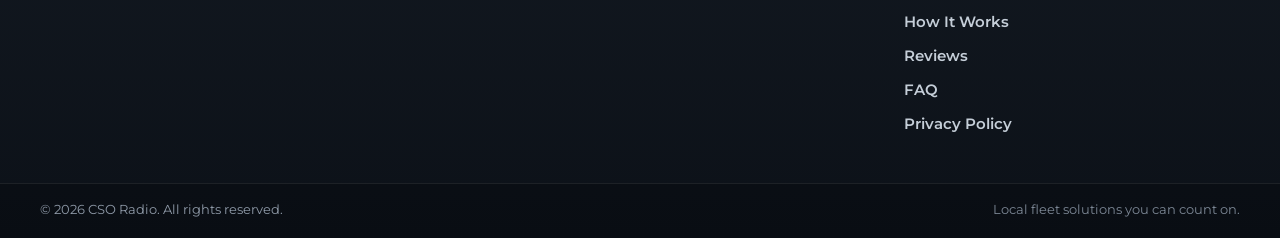
==== commit d4c08dcc: "Add page sections and refresh testimonials design. Co-authored-by: Cursor <cursoragent@cursor.com>" ====
--- a/index.html
+++ b/index.html
@@ -174,6 +174,99 @@
       </div>
     </section>
 
+    <section class="section why" id="why-us">
+      <div class="container">
+        <div class="section-intro">
+          <h2>Why Fleet Owners Choose CSO Radio</h2>
+          <p>One local team for equipment, installation, and ongoing support — without locking you into a long-term contract.</p>
+        </div>
+        <div class="why-grid">
+          <article class="why-card">
+            <span class="why-icon" aria-hidden="true">1</span>
+            <h3>Local Ocean County Team</h3>
+            <p>Talk to people who install and support systems in your area — not a distant call center.</p>
+          </article>
+          <article class="why-card">
+            <span class="why-icon" aria-hidden="true">2</span>
+            <h3>Supply, Install &amp; Support</h3>
+            <p>From first quote through installation and aftercare, you have one company to contact.</p>
+          </article>
+          <article class="why-card">
+            <span class="why-icon" aria-hidden="true">3</span>
+            <h3>Your Gear or Ours</h3>
+            <p>We can supply a complete system or install compatible equipment you already own.</p>
+          </article>
+          <article class="why-card">
+            <span class="why-icon" aria-hidden="true">4</span>
+            <h3>No Long-Term Contract Required</h3>
+            <p>Get practical fleet visibility and driver support without unnecessary lock-in.</p>
+          </article>
+        </div>
+      </div>
+    </section>
+
+    <section class="section industries" id="industries">
+      <div class="container">
+        <div class="section-intro">
+          <h2>Industries We Serve</h2>
+          <p>We work with commercial fleets of many sizes across Ocean County and surrounding areas.</p>
+        </div>
+        <div class="industries-grid">
+          <article class="industry-card">
+            <h3>Contractors &amp; Trades</h3>
+            <p>Keep crews, tools, and job sites covered with clearer vehicle activity.</p>
+          </article>
+          <article class="industry-card">
+            <h3>Delivery &amp; Logistics</h3>
+            <p>Track routes and daily movement with better fleet visibility.</p>
+          </article>
+          <article class="industry-card">
+            <h3>Service &amp; Maintenance</h3>
+            <p>Support field teams with cameras, GPS, and reliable install options.</p>
+          </article>
+          <article class="industry-card">
+            <h3>Passenger &amp; Shuttle</h3>
+            <p>Help protect drivers and passengers with the right camera setup.</p>
+          </article>
+          <article class="industry-card">
+            <h3>Trucks, Vans &amp; Buses</h3>
+            <p>Installations tailored to the vehicles you actually run every day.</p>
+          </article>
+          <article class="industry-card">
+            <h3>Growing Local Fleets</h3>
+            <p>Start with a few vehicles and expand as your business grows.</p>
+          </article>
+        </div>
+      </div>
+    </section>
+
+    <section class="section gallery" id="gallery">
+      <div class="container">
+        <div class="section-intro">
+          <h2>Our Facility &amp; Team</h2>
+          <p>A local shop and installation bay focused on getting your fleet set up the right way.</p>
+        </div>
+        <div class="gallery-grid">
+          <figure class="gallery-item gallery-item--wide">
+            <img src="assets/images/hero-image.png" alt="CSO Radio team with branded service van" width="800" height="500" loading="lazy" />
+            <figcaption>Our local installation team</figcaption>
+          </figure>
+          <figure class="gallery-item">
+            <img src="assets/images/frontttt.png" alt="CSO Radio storefront and installation bay" width="600" height="400" loading="lazy" />
+            <figcaption>Storefront &amp; install bay</figcaption>
+          </figure>
+          <figure class="gallery-item">
+            <img src="assets/images/CSO-Team-Image.webp" alt="CSO Radio team indoors" width="600" height="400" loading="lazy" />
+            <figcaption>Meet the team</figcaption>
+          </figure>
+          <figure class="gallery-item">
+            <img src="assets/images/image (4).png" alt="CSO Radio commercial facility exterior" width="600" height="400" loading="lazy" />
+            <figcaption>Ocean County facility</figcaption>
+          </figure>
+        </div>
+      </div>
+    </section>
+
     <section class="section steps" id="how-it-works">
       <div class="container">
         <div class="section-intro">
@@ -199,7 +292,107 @@
       </div>
     </section>
 
-    <section class="section facility">
+    <section class="section testimonials" id="testimonials">
+      <div class="container">
+        <div class="section-intro">
+          <h2>What Local Fleet Owners Say</h2>
+          <p>Practical installs and responsive support for businesses that need vehicles on the road every day.</p>
+        </div>
+        <div class="testimonials-grid">
+          <blockquote class="testimonial-card">
+            <span class="testimonial-quote" aria-hidden="true">“</span>
+            <div class="testimonial-stars" aria-label="5 out of 5 stars">
+              <svg viewBox="0 0 24 24" aria-hidden="true"><path d="M12 2.5l2.9 6.1 6.6.7-5 4.5 1.4 6.5L12 16.8 6.1 20.3 7.5 13.8 2.5 9.3l6.6-.7L12 2.5z"/></svg>
+              <svg viewBox="0 0 24 24" aria-hidden="true"><path d="M12 2.5l2.9 6.1 6.6.7-5 4.5 1.4 6.5L12 16.8 6.1 20.3 7.5 13.8 2.5 9.3l6.6-.7L12 2.5z"/></svg>
+              <svg viewBox="0 0 24 24" aria-hidden="true"><path d="M12 2.5l2.9 6.1 6.6.7-5 4.5 1.4 6.5L12 16.8 6.1 20.3 7.5 13.8 2.5 9.3l6.6-.7L12 2.5z"/></svg>
+              <svg viewBox="0 0 24 24" aria-hidden="true"><path d="M12 2.5l2.9 6.1 6.6.7-5 4.5 1.4 6.5L12 16.8 6.1 20.3 7.5 13.8 2.5 9.3l6.6-.7L12 2.5z"/></svg>
+              <svg viewBox="0 0 24 24" aria-hidden="true"><path d="M12 2.5l2.9 6.1 6.6.7-5 4.5 1.4 6.5L12 16.8 6.1 20.3 7.5 13.8 2.5 9.3l6.6-.7L12 2.5z"/></svg>
+            </div>
+            <p>They helped us choose the right camera setup and had our vans installed on schedule. Easy to work with.</p>
+            <footer>
+              <span class="testimonial-avatar" aria-hidden="true">MR</span>
+              <span class="testimonial-meta">
+                <strong>Mike R.</strong>
+                <span>Local contracting fleet</span>
+              </span>
+            </footer>
+          </blockquote>
+          <blockquote class="testimonial-card">
+            <span class="testimonial-quote" aria-hidden="true">“</span>
+            <div class="testimonial-stars" aria-label="5 out of 5 stars">
+              <svg viewBox="0 0 24 24" aria-hidden="true"><path d="M12 2.5l2.9 6.1 6.6.7-5 4.5 1.4 6.5L12 16.8 6.1 20.3 7.5 13.8 2.5 9.3l6.6-.7L12 2.5z"/></svg>
+              <svg viewBox="0 0 24 24" aria-hidden="true"><path d="M12 2.5l2.9 6.1 6.6.7-5 4.5 1.4 6.5L12 16.8 6.1 20.3 7.5 13.8 2.5 9.3l6.6-.7L12 2.5z"/></svg>
+              <svg viewBox="0 0 24 24" aria-hidden="true"><path d="M12 2.5l2.9 6.1 6.6.7-5 4.5 1.4 6.5L12 16.8 6.1 20.3 7.5 13.8 2.5 9.3l6.6-.7L12 2.5z"/></svg>
+              <svg viewBox="0 0 24 24" aria-hidden="true"><path d="M12 2.5l2.9 6.1 6.6.7-5 4.5 1.4 6.5L12 16.8 6.1 20.3 7.5 13.8 2.5 9.3l6.6-.7L12 2.5z"/></svg>
+              <svg viewBox="0 0 24 24" aria-hidden="true"><path d="M12 2.5l2.9 6.1 6.6.7-5 4.5 1.4 6.5L12 16.8 6.1 20.3 7.5 13.8 2.5 9.3l6.6-.7L12 2.5z"/></svg>
+            </div>
+            <p>We already had GPS units — CSO Radio installed them cleanly and walked us through everything.</p>
+            <footer>
+              <span class="testimonial-avatar" aria-hidden="true">SK</span>
+              <span class="testimonial-meta">
+                <strong>Sarah K.</strong>
+                <span>Delivery &amp; service company</span>
+              </span>
+            </footer>
+          </blockquote>
+          <blockquote class="testimonial-card">
+            <span class="testimonial-quote" aria-hidden="true">“</span>
+            <div class="testimonial-stars" aria-label="5 out of 5 stars">
+              <svg viewBox="0 0 24 24" aria-hidden="true"><path d="M12 2.5l2.9 6.1 6.6.7-5 4.5 1.4 6.5L12 16.8 6.1 20.3 7.5 13.8 2.5 9.3l6.6-.7L12 2.5z"/></svg>
+              <svg viewBox="0 0 24 24" aria-hidden="true"><path d="M12 2.5l2.9 6.1 6.6.7-5 4.5 1.4 6.5L12 16.8 6.1 20.3 7.5 13.8 2.5 9.3l6.6-.7L12 2.5z"/></svg>
+              <svg viewBox="0 0 24 24" aria-hidden="true"><path d="M12 2.5l2.9 6.1 6.6.7-5 4.5 1.4 6.5L12 16.8 6.1 20.3 7.5 13.8 2.5 9.3l6.6-.7L12 2.5z"/></svg>
+              <svg viewBox="0 0 24 24" aria-hidden="true"><path d="M12 2.5l2.9 6.1 6.6.7-5 4.5 1.4 6.5L12 16.8 6.1 20.3 7.5 13.8 2.5 9.3l6.6-.7L12 2.5z"/></svg>
+              <svg viewBox="0 0 24 24" aria-hidden="true"><path d="M12 2.5l2.9 6.1 6.6.7-5 4.5 1.4 6.5L12 16.8 6.1 20.3 7.5 13.8 2.5 9.3l6.6-.7L12 2.5z"/></svg>
+            </div>
+            <p>One local team for questions after install. That’s what we needed.</p>
+            <footer>
+              <span class="testimonial-avatar" aria-hidden="true">JT</span>
+              <span class="testimonial-meta">
+                <strong>James T.</strong>
+                <span>Ocean County business owner</span>
+              </span>
+            </footer>
+          </blockquote>
+        </div>
+      </div>
+    </section>
+
+    <section class="section faq" id="faq">
+      <div class="container faq-wrap">
+        <div class="section-intro">
+          <h2>Frequently Asked Questions</h2>
+          <p>Quick answers about fleet cameras, GPS, telematics, and installation.</p>
+        </div>
+        <div class="faq-list">
+          <details class="faq-item">
+            <summary>Do I need a long-term contract?</summary>
+            <p>No long-term contract is required. We’ll discuss equipment and installation options that fit your fleet.</p>
+          </details>
+          <details class="faq-item">
+            <summary>Can you install equipment I already own?</summary>
+            <p>Yes — if your equipment is compatible, we can review it and confirm installation options for your vehicles.</p>
+          </details>
+          <details class="faq-item">
+            <summary>What types of vehicles do you work with?</summary>
+            <p>We install on trucks, vans, buses, and other commercial fleet vehicles. Tell us your vehicle mix when you request a quote.</p>
+          </details>
+          <details class="faq-item">
+            <summary>How long does installation take?</summary>
+            <p>Timing depends on the number of vehicles and the system. After we review your fleet, we’ll schedule a convenient install window.</p>
+          </details>
+          <details class="faq-item">
+            <summary>What areas do you serve?</summary>
+            <p>We serve Ocean County and surrounding areas with local supply, installation, and support.</p>
+          </details>
+          <details class="faq-item">
+            <summary>How do I get a quote?</summary>
+            <p>Use the quote form on this page or call <a href="tel:7329421101">732-942-1101</a>. Share your vehicle count and what you want to achieve.</p>
+          </details>
+        </div>
+      </div>
+    </section>
+
+    <section class="section facility" id="service-area">
       <div class="container facility-grid">
         <div class="facility-media">
           <img src="assets/images/frontttt.png" alt="CSO Radio storefront and installation bay" width="720" height="480" loading="lazy" />
@@ -256,7 +449,12 @@
         <h3>Quick Links</h3>
         <a class="footer-nav" href="#quote">Request a Quote</a>
         <a class="footer-nav" href="#solutions">Solutions</a>
+        <a class="footer-nav" href="#why-us">Why Us</a>
+        <a class="footer-nav" href="#industries">Industries</a>
+        <a class="footer-nav" href="#gallery">Gallery</a>
         <a class="footer-nav" href="#how-it-works">How It Works</a>
+        <a class="footer-nav" href="#testimonials">Reviews</a>
+        <a class="footer-nav" href="#faq">FAQ</a>
         <a class="footer-nav" href="privacy.html">Privacy Policy</a>
       </div>
     </div>
--- a/css/style.css
+++ b/css/style.css
@@ -517,7 +517,12 @@
 
 .section-intro h2,
 .local-copy h2,
-.facility-copy h2 {
+.facility-copy h2,
+.why h2,
+.industries h2,
+.gallery h2,
+.testimonials h2,
+.faq h2 {
   margin: 0 0 0.75rem;
   font-size: clamp(1.7rem, 3vw, 2.2rem);
   font-weight: 800;
@@ -652,6 +657,316 @@
 
 .facility {
   background: #fff;
+}
+
+/* ---------- Why us ---------- */
+.why {
+  background: #fff;
+}
+
+.why-grid {
+  display: grid;
+  grid-template-columns: repeat(4, 1fr);
+  gap: 1.15rem;
+}
+
+.why-card {
+  background: linear-gradient(180deg, #f7fbff 0%, #fff 100%);
+  border: 1px solid #e4ecf5;
+  border-radius: var(--radius);
+  padding: 1.4rem 1.2rem 1.45rem;
+  box-shadow: 0 8px 22px rgba(15, 40, 80, 0.04);
+}
+
+.why-icon {
+  display: inline-flex;
+  align-items: center;
+  justify-content: center;
+  width: 2.1rem;
+  height: 2.1rem;
+  margin-bottom: 0.85rem;
+  border-radius: 50%;
+  background: var(--green);
+  color: #fff;
+  font-weight: 800;
+  font-size: 0.95rem;
+}
+
+.why-card h3 {
+  margin: 0 0 0.45rem;
+  font-size: 1.02rem;
+  font-weight: 800;
+}
+
+.why-card p {
+  margin: 0;
+  color: var(--muted);
+  font-size: 0.9rem;
+  line-height: 1.45;
+}
+
+/* ---------- Industries ---------- */
+.industries {
+  background: var(--bg-soft);
+}
+
+.industries-grid {
+  display: grid;
+  grid-template-columns: repeat(3, 1fr);
+  gap: 1.15rem;
+}
+
+.industry-card {
+  background: #fff;
+  border: 1px solid var(--line);
+  border-radius: var(--radius);
+  padding: 1.35rem 1.2rem;
+  border-top: 3px solid var(--green);
+}
+
+.industry-card h3 {
+  margin: 0 0 0.45rem;
+  font-size: 1.05rem;
+  font-weight: 800;
+  color: var(--ink);
+}
+
+.industry-card p {
+  margin: 0;
+  color: var(--muted);
+  font-size: 0.9rem;
+  line-height: 1.45;
+}
+
+/* ---------- Gallery ---------- */
+.gallery {
+  background: #fff;
+}
+
+.gallery-grid {
+  display: grid;
+  grid-template-columns: 1.4fr 1fr 1fr;
+  grid-template-rows: auto auto;
+  gap: 1rem;
+}
+
+.gallery-item {
+  margin: 0;
+  position: relative;
+  overflow: hidden;
+  border-radius: var(--radius);
+  background: #e8eef5;
+  min-height: 200px;
+}
+
+.gallery-item--wide {
+  grid-row: 1 / span 2;
+  min-height: 100%;
+}
+
+.gallery-item img {
+  width: 100%;
+  height: 100%;
+  object-fit: cover;
+  min-height: 220px;
+  transition: transform 0.35s ease;
+}
+
+.gallery-item:hover img {
+  transform: scale(1.04);
+}
+
+.gallery-item figcaption {
+  position: absolute;
+  left: 0;
+  right: 0;
+  bottom: 0;
+  padding: 0.75rem 0.9rem;
+  font-size: 0.82rem;
+  font-weight: 700;
+  color: #fff;
+  background: linear-gradient(180deg, transparent, rgba(0, 0, 0, 0.65));
+}
+
+/* ---------- Testimonials ---------- */
+.testimonials {
+  background:
+    radial-gradient(ellipse 80% 50% at 50% 0%, rgba(75, 174, 51, 0.08), transparent 55%),
+    linear-gradient(180deg, #f5f9fd 0%, #e8f2fc 100%);
+}
+
+.testimonials-grid {
+  display: grid;
+  grid-template-columns: repeat(3, 1fr);
+  gap: 1.25rem;
+}
+
+.testimonial-card {
+  position: relative;
+  margin: 0;
+  display: flex;
+  flex-direction: column;
+  background: #fff;
+  border: 1px solid #e0eaf5;
+  border-radius: var(--radius);
+  padding: 1.55rem 1.4rem 1.4rem;
+  box-shadow: 0 12px 32px rgba(15, 40, 80, 0.07);
+  overflow: hidden;
+  transition: transform 0.25s ease, box-shadow 0.25s ease;
+}
+
+.testimonial-card::before {
+  content: "";
+  position: absolute;
+  left: 0;
+  top: 0;
+  bottom: 0;
+  width: 4px;
+  background: linear-gradient(180deg, var(--green) 0%, var(--green-logo) 100%);
+}
+
+.testimonial-card:hover {
+  transform: translateY(-4px);
+  box-shadow: 0 18px 40px rgba(15, 40, 80, 0.12);
+}
+
+.testimonial-quote {
+  position: absolute;
+  top: 0.35rem;
+  right: 1rem;
+  font-size: 5rem;
+  line-height: 1;
+  font-weight: 700;
+  color: rgba(75, 174, 51, 0.16);
+  pointer-events: none;
+  user-select: none;
+}
+
+.testimonial-stars {
+  display: flex;
+  gap: 0.2rem;
+  margin-bottom: 0.85rem;
+}
+
+.testimonial-stars svg {
+  width: 1rem;
+  height: 1rem;
+  fill: #f5a623;
+}
+
+.testimonial-card > p {
+  position: relative;
+  margin: 0 0 1.35rem;
+  font-size: 0.98rem;
+  line-height: 1.6;
+  color: var(--ink-soft);
+  font-weight: 500;
+  flex: 1;
+}
+
+.testimonial-card footer {
+  display: flex;
+  align-items: center;
+  gap: 0.75rem;
+  padding-top: 1rem;
+  border-top: 1px solid #eef2f7;
+}
+
+.testimonial-avatar {
+  flex-shrink: 0;
+  width: 2.6rem;
+  height: 2.6rem;
+  display: grid;
+  place-items: center;
+  border-radius: 50%;
+  background: linear-gradient(145deg, var(--green) 0%, #3a9a28 100%);
+  color: #fff;
+  font-size: 0.72rem;
+  font-weight: 700;
+  letter-spacing: 0.02em;
+}
+
+.testimonial-meta {
+  display: flex;
+  flex-direction: column;
+  gap: 0.12rem;
+  min-width: 0;
+}
+
+.testimonial-meta strong {
+  font-size: 0.95rem;
+  color: var(--ink);
+}
+
+.testimonial-meta span {
+  font-size: 0.78rem;
+  color: var(--muted);
+  font-weight: 600;
+}
+
+/* ---------- FAQ ---------- */
+.faq {
+  background: #fff;
+}
+
+.faq-wrap {
+  max-width: 860px;
+}
+
+.faq-list {
+  display: grid;
+  gap: 0.75rem;
+}
+
+.faq-item {
+  background: #f7fbff;
+  border: 1px solid #e4ecf5;
+  border-radius: 12px;
+  padding: 0;
+  overflow: hidden;
+}
+
+.faq-item summary {
+  cursor: pointer;
+  list-style: none;
+  padding: 1rem 1.15rem;
+  font-weight: 800;
+  font-size: 0.98rem;
+  color: var(--ink);
+  position: relative;
+  padding-right: 2.5rem;
+}
+
+.faq-item summary::-webkit-details-marker {
+  display: none;
+}
+
+.faq-item summary::after {
+  content: "+";
+  position: absolute;
+  right: 1.1rem;
+  top: 50%;
+  transform: translateY(-50%);
+  color: var(--green);
+  font-size: 1.25rem;
+  font-weight: 700;
+}
+
+.faq-item[open] summary::after {
+  content: "–";
+}
+
+.faq-item p {
+  margin: 0;
+  padding: 0 1.15rem 1.1rem;
+  color: var(--muted);
+  font-size: 0.92rem;
+  line-height: 1.5;
+}
+
+.faq-item a {
+  color: var(--green);
+  font-weight: 700;
 }
 
 /* ---------- Footer ---------- */
@@ -963,6 +1278,28 @@
     grid-template-columns: 1fr 1fr;
   }
 
+  .why-grid {
+    grid-template-columns: 1fr 1fr;
+  }
+
+  .industries-grid {
+    grid-template-columns: 1fr 1fr;
+  }
+
+  .gallery-grid {
+    grid-template-columns: 1fr 1fr;
+  }
+
+  .gallery-item--wide {
+    grid-row: auto;
+    grid-column: 1 / -1;
+    min-height: 260px;
+  }
+
+  .testimonials-grid {
+    grid-template-columns: 1fr;
+  }
+
   .local-grid,
   .facility-grid {
     grid-template-columns: 1fr;
@@ -1238,6 +1575,59 @@
     gap: 0.85rem;
   }
 
+  .why-grid,
+  .industries-grid {
+    grid-template-columns: 1fr;
+    gap: 0.85rem;
+  }
+
+  .gallery-grid {
+    grid-template-columns: 1fr;
+    gap: 0.85rem;
+  }
+
+  .gallery-item,
+  .gallery-item--wide {
+    grid-column: auto;
+    grid-row: auto;
+    min-height: 220px;
+  }
+
+  .gallery-item img {
+    min-height: 220px;
+  }
+
+  .testimonials-grid {
+    display: flex;
+    grid-template-columns: none;
+    gap: 0.85rem;
+    overflow-x: auto;
+    scroll-snap-type: x mandatory;
+    scroll-padding-left: 0.15rem;
+    padding: 0.15rem 0.1rem 0.85rem;
+    -webkit-overflow-scrolling: touch;
+    scrollbar-width: none;
+  }
+
+  .testimonials-grid::-webkit-scrollbar {
+    display: none;
+  }
+
+  .testimonial-card {
+    flex: 0 0 85%;
+    scroll-snap-align: start;
+  }
+
+  .testimonial-card:hover {
+    transform: none;
+  }
+
+  .faq-item summary {
+    font-size: 0.92rem;
+    padding: 0.95rem 1rem;
+    padding-right: 2.4rem;
+  }
+
   .section {
     padding: 2.5rem 0;
   }
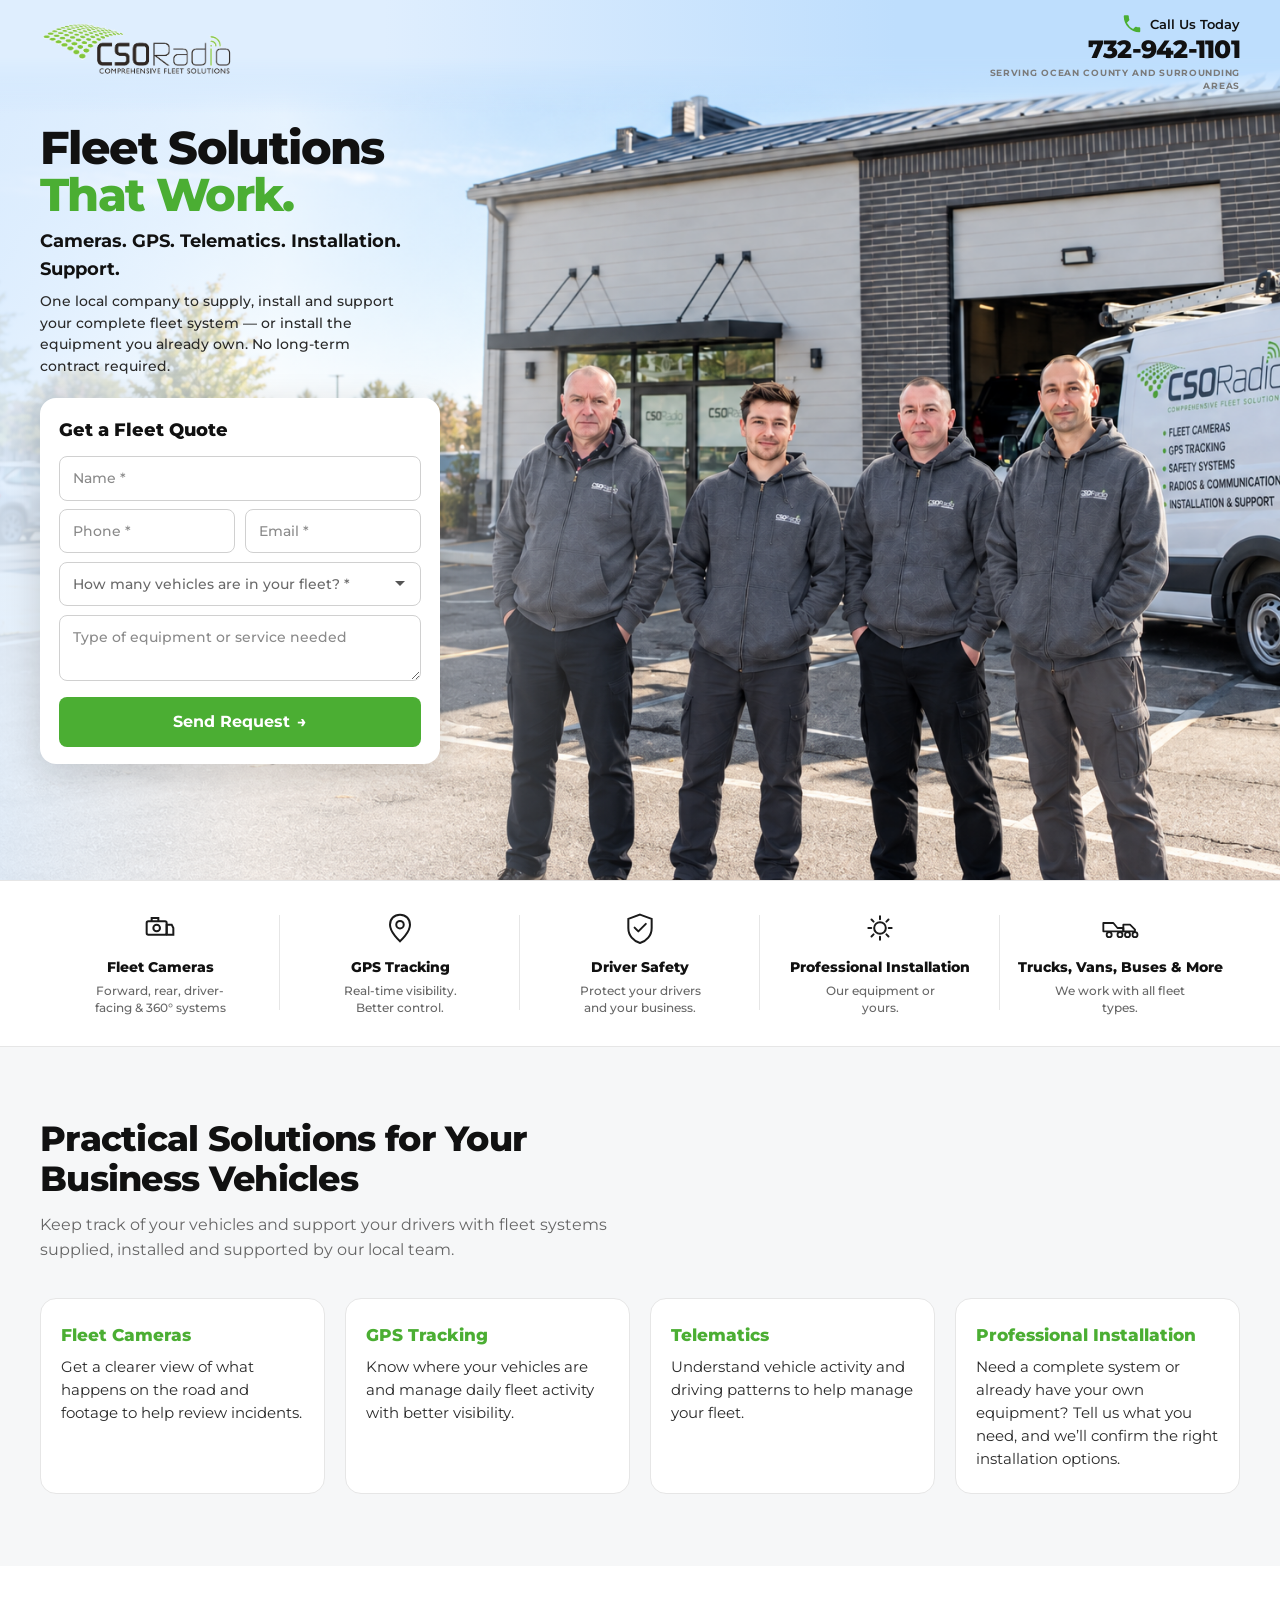
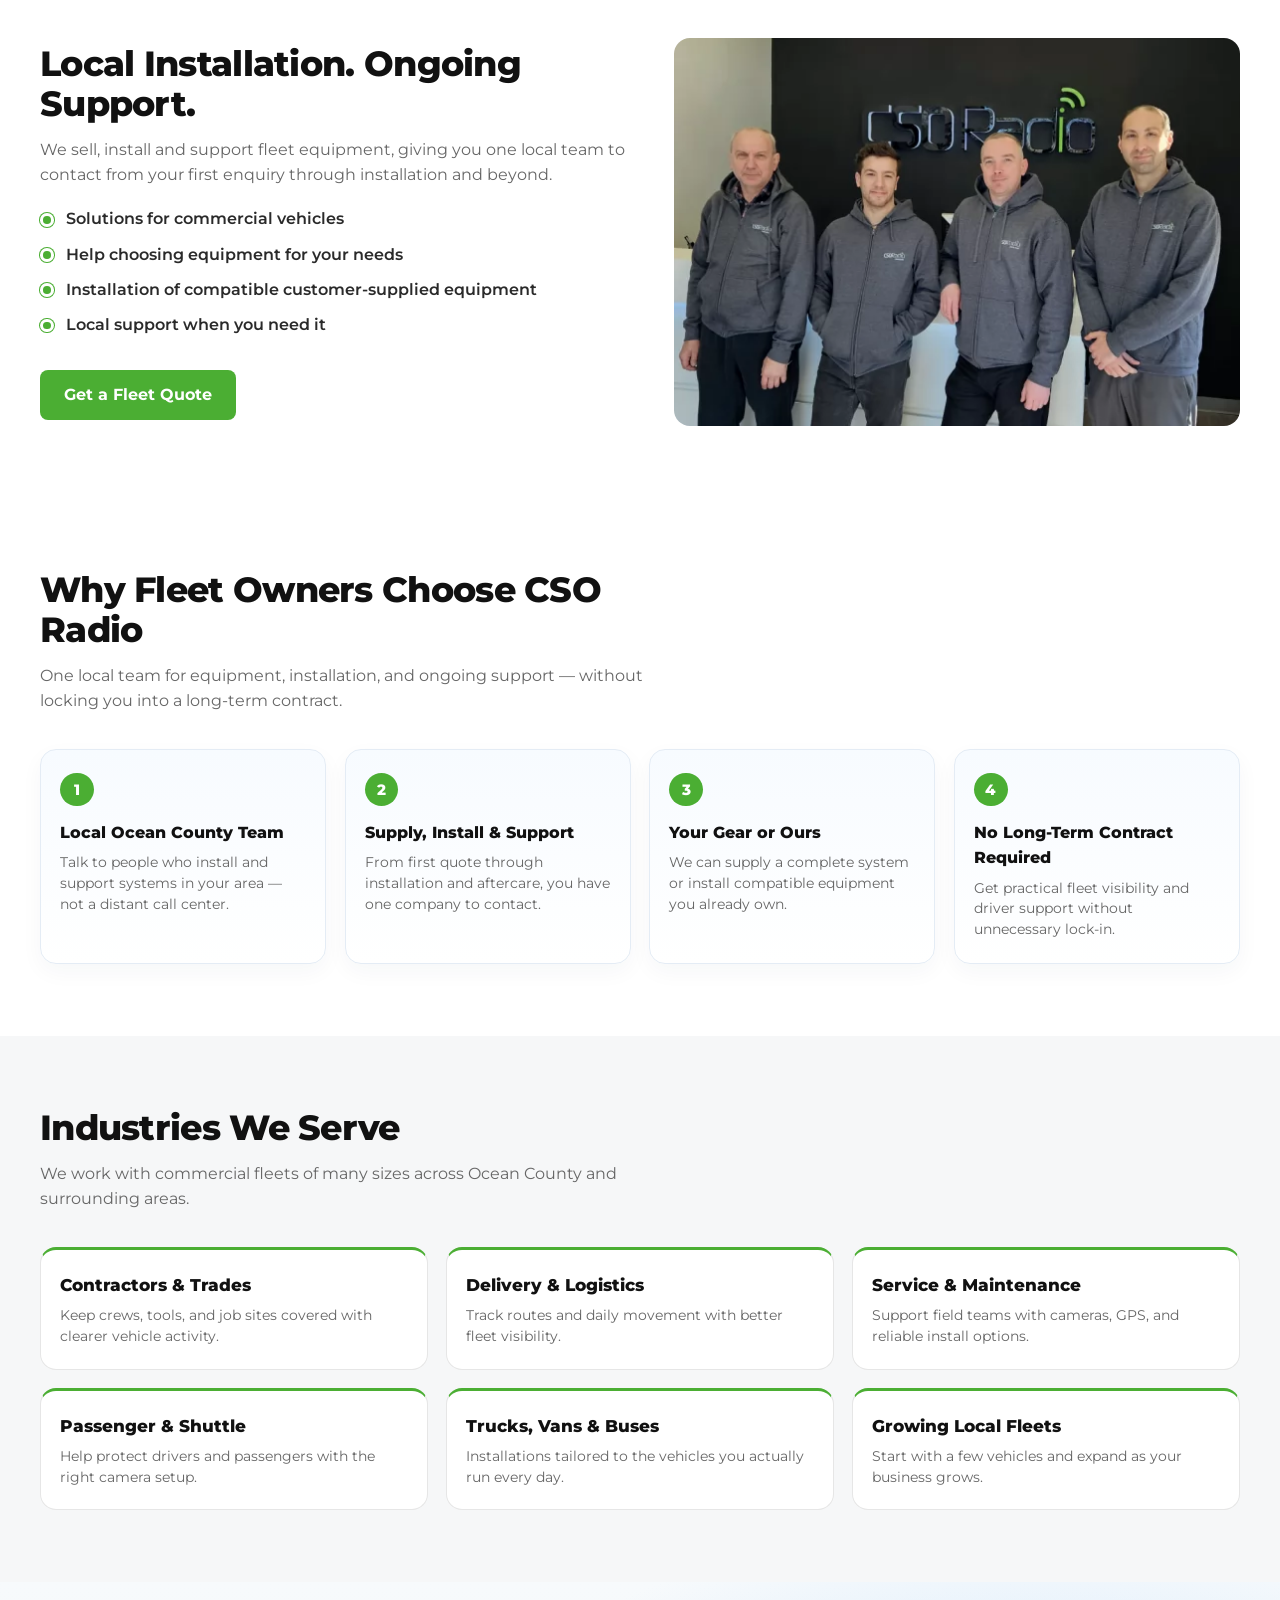
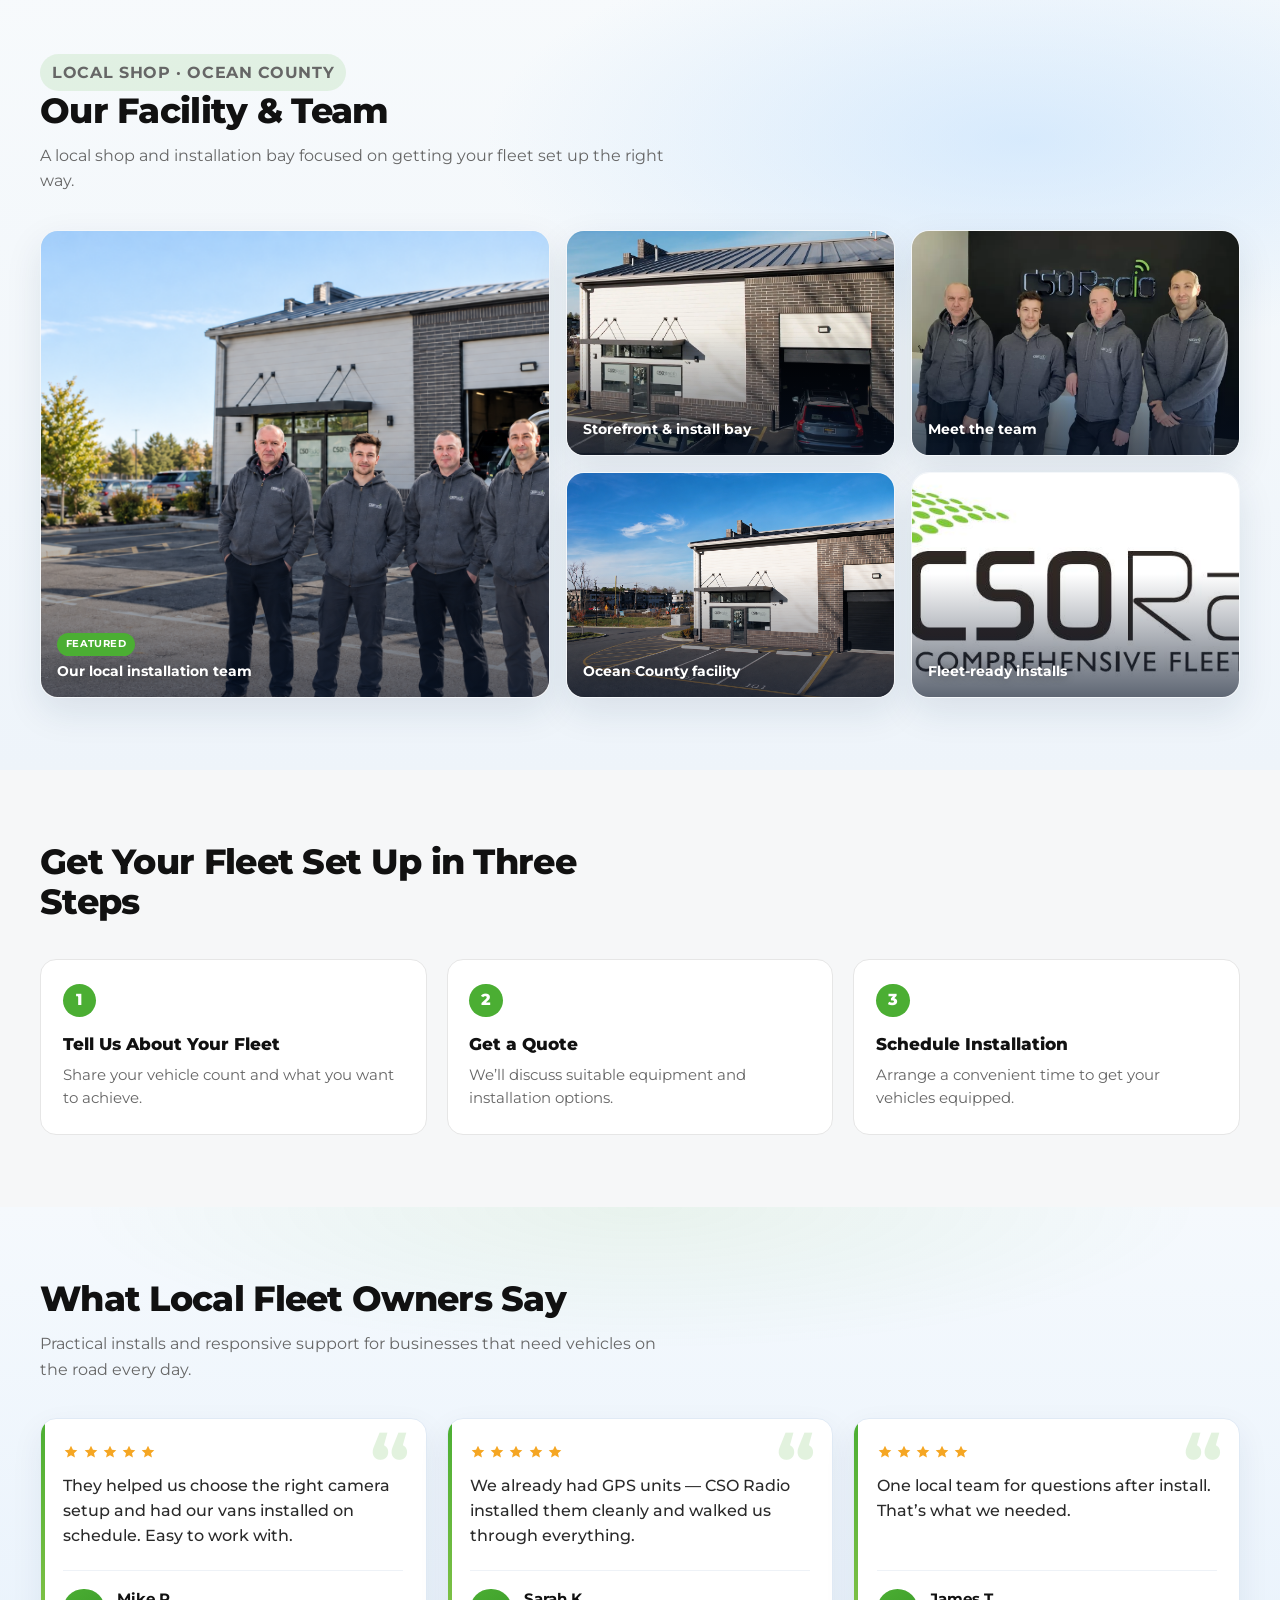
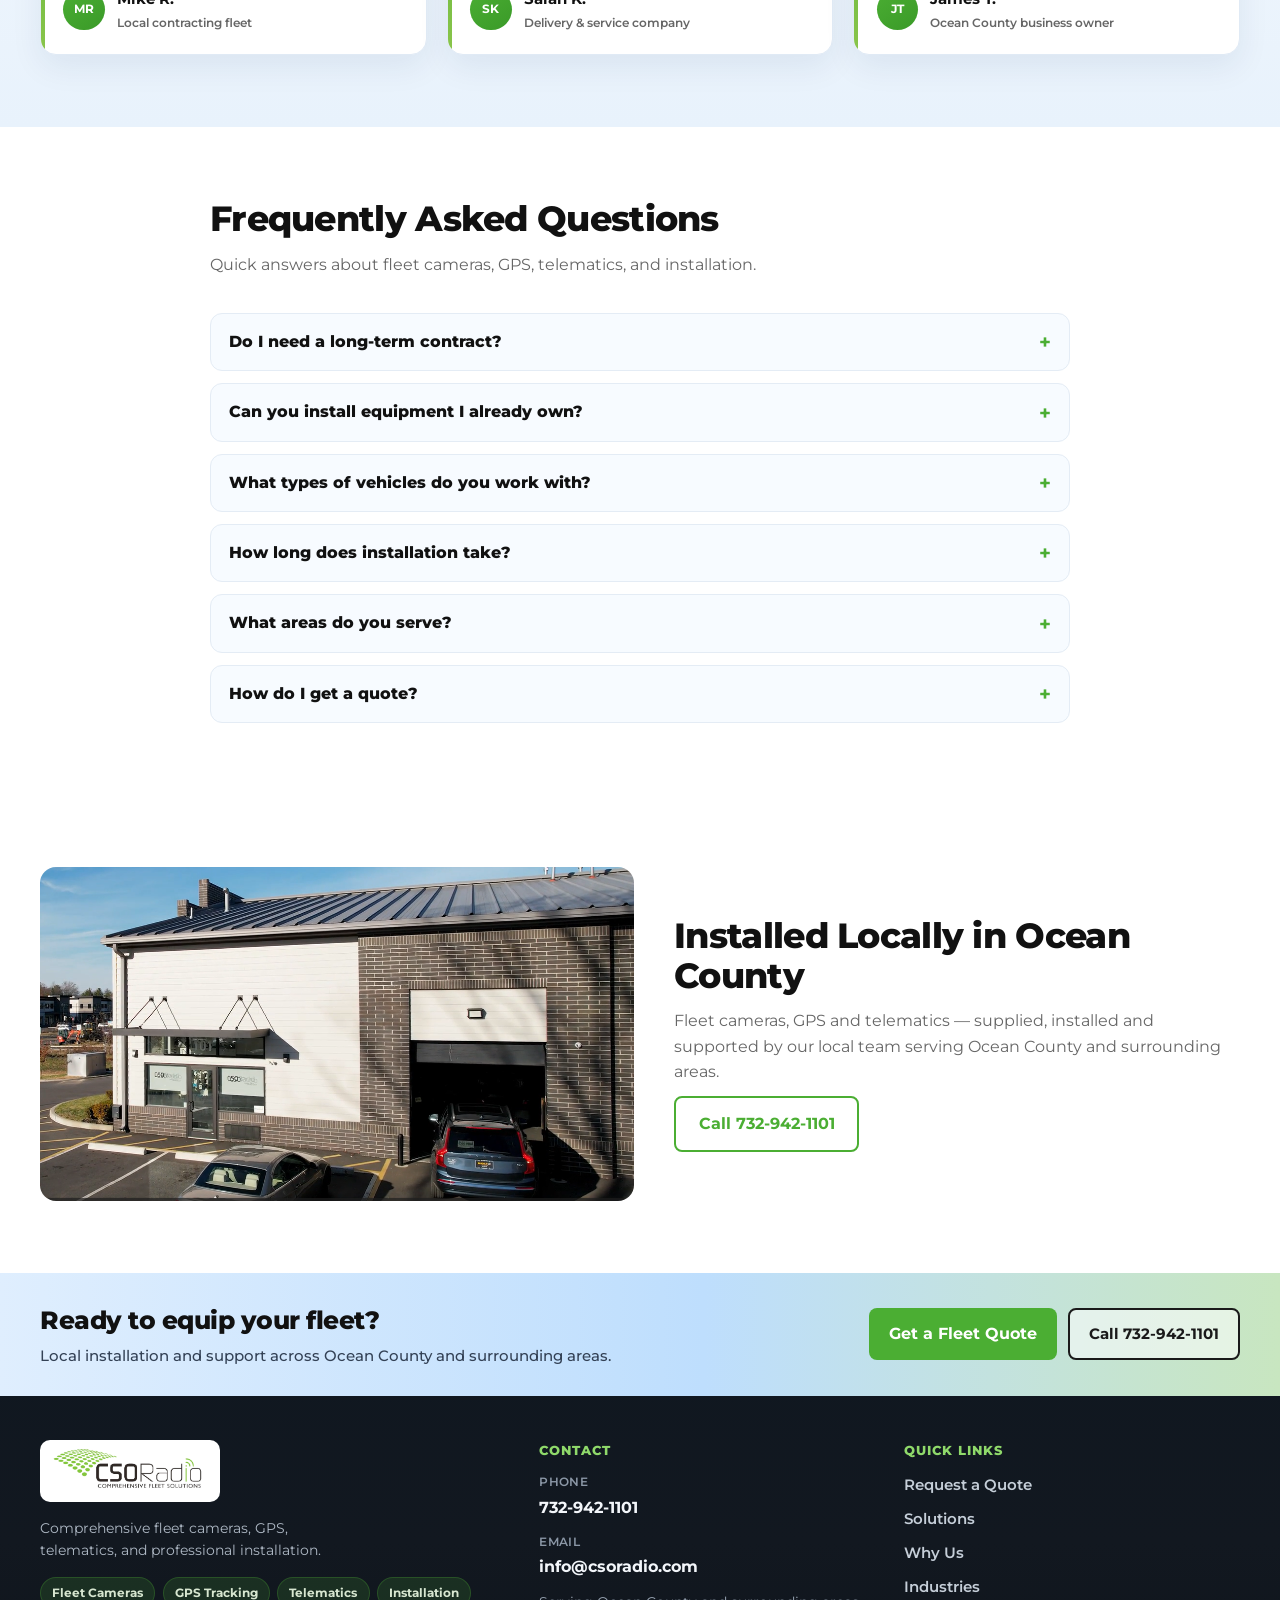
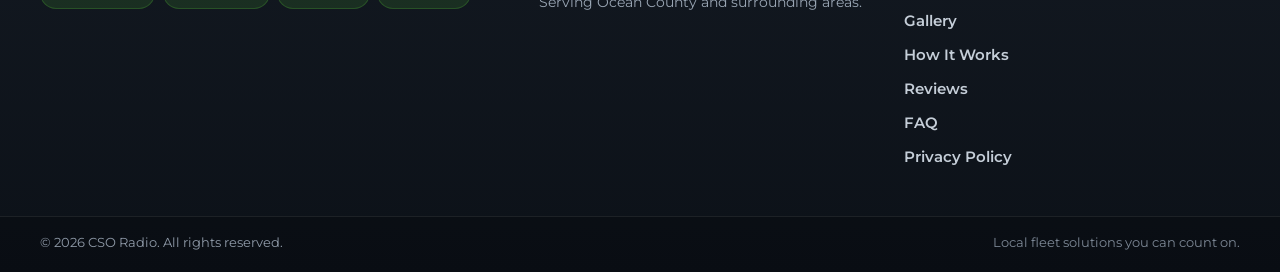
==== commit 5d424ea1: "Polish gallery and mobile quote form layout. Co-authored-by: Cursor <cursoragent@cursor.com>" ====
--- a/index.html
+++ b/index.html
@@ -243,25 +243,41 @@
     <section class="section gallery" id="gallery">
       <div class="container">
         <div class="section-intro">
+          <p class="gallery-eyebrow">Local shop · Ocean County</p>
           <h2>Our Facility &amp; Team</h2>
           <p>A local shop and installation bay focused on getting your fleet set up the right way.</p>
         </div>
         <div class="gallery-grid">
           <figure class="gallery-item gallery-item--wide">
             <img src="assets/images/hero-image.png" alt="CSO Radio team with branded service van" width="800" height="500" loading="lazy" />
-            <figcaption>Our local installation team</figcaption>
+            <figcaption>
+              <span class="gallery-tag">Featured</span>
+              <span class="gallery-caption">Our local installation team</span>
+            </figcaption>
           </figure>
           <figure class="gallery-item">
             <img src="assets/images/frontttt.png" alt="CSO Radio storefront and installation bay" width="600" height="400" loading="lazy" />
-            <figcaption>Storefront &amp; install bay</figcaption>
+            <figcaption>
+              <span class="gallery-caption">Storefront &amp; install bay</span>
+            </figcaption>
           </figure>
           <figure class="gallery-item">
             <img src="assets/images/CSO-Team-Image.webp" alt="CSO Radio team indoors" width="600" height="400" loading="lazy" />
-            <figcaption>Meet the team</figcaption>
+            <figcaption>
+              <span class="gallery-caption">Meet the team</span>
+            </figcaption>
+          </figure>
+          <figure class="gallery-item gallery-item--tall">
+            <img src="assets/images/image (4).png" alt="CSO Radio commercial facility exterior" width="600" height="400" loading="lazy" />
+            <figcaption>
+              <span class="gallery-caption">Ocean County facility</span>
+            </figcaption>
           </figure>
           <figure class="gallery-item">
-            <img src="assets/images/image (4).png" alt="CSO Radio commercial facility exterior" width="600" height="400" loading="lazy" />
-            <figcaption>Ocean County facility</figcaption>
+            <img src="assets/images/fleet.JPG.jpeg" alt="Fleet vehicles ready for camera and GPS installation" width="600" height="400" loading="lazy" />
+            <figcaption>
+              <span class="gallery-caption">Fleet-ready installs</span>
+            </figcaption>
           </figure>
         </div>
       </div>
--- a/css/style.css
+++ b/css/style.css
@@ -343,11 +343,24 @@
 }
 
 .field select {
+  appearance: none;
+  -webkit-appearance: none;
+  -moz-appearance: none;
+  background-color: #fff;
   background-image: url("data:image/svg+xml,%3Csvg xmlns='http://www.w3.org/2000/svg' width='12' height='8' viewBox='0 0 12 8'%3E%3Cpath fill='%23555' d='M1 1l5 5 5-5'/%3E%3C/svg%3E");
   background-repeat: no-repeat;
-  background-position: right 0.9rem center;
-  padding-right: 2.2rem;
+  background-position: right 0.85rem center;
+  background-size: 12px 8px;
+  padding-right: 2.6rem;
   color: #6a6a6a;
+  text-overflow: ellipsis;
+  white-space: nowrap;
+  overflow: hidden;
+  cursor: pointer;
+}
+
+.field select::-ms-expand {
+  display: none;
 }
 
 .field select:valid {
@@ -740,13 +753,28 @@
 
 /* ---------- Gallery ---------- */
 .gallery {
-  background: #fff;
+  background:
+    radial-gradient(ellipse 70% 45% at 80% 20%, rgba(190, 222, 253, 0.55), transparent 60%),
+    linear-gradient(180deg, #f7fafc 0%, #eef4fa 100%);
+}
+
+.gallery-eyebrow {
+  display: inline-block;
+  margin: 0 0 0.65rem;
+  padding: 0.35rem 0.75rem;
+  border-radius: 999px;
+  background: rgba(75, 174, 51, 0.12);
+  color: var(--green);
+  font-size: 0.72rem;
+  font-weight: 700;
+  letter-spacing: 0.04em;
+  text-transform: uppercase;
 }
 
 .gallery-grid {
   display: grid;
-  grid-template-columns: 1.4fr 1fr 1fr;
-  grid-template-rows: auto auto;
+  grid-template-columns: 1.55fr 1fr 1fr;
+  grid-template-rows: minmax(220px, 1fr) minmax(220px, 1fr);
   gap: 1rem;
 }
 
@@ -754,14 +782,20 @@
   margin: 0;
   position: relative;
   overflow: hidden;
-  border-radius: var(--radius);
-  background: #e8eef5;
+  border-radius: calc(var(--radius) + 2px);
+  background: #dce6f0;
   min-height: 200px;
+  box-shadow: 0 14px 36px rgba(20, 45, 80, 0.1);
+  border: 1px solid rgba(255, 255, 255, 0.7);
 }
 
 .gallery-item--wide {
   grid-row: 1 / span 2;
   min-height: 100%;
+}
+
+.gallery-item--tall {
+  grid-column: 2;
 }
 
 .gallery-item img {
@@ -769,11 +803,26 @@
   height: 100%;
   object-fit: cover;
   min-height: 220px;
-  transition: transform 0.35s ease;
+  display: block;
+  transition: transform 0.45s ease;
+}
+
+.gallery-item::after {
+  content: "";
+  position: absolute;
+  inset: 0;
+  background: linear-gradient(180deg, transparent 45%, rgba(8, 20, 40, 0.72) 100%);
+  opacity: 0.9;
+  pointer-events: none;
+  transition: opacity 0.3s ease;
 }
 
 .gallery-item:hover img {
-  transform: scale(1.04);
+  transform: scale(1.06);
+}
+
+.gallery-item:hover::after {
+  opacity: 1;
 }
 
 .gallery-item figcaption {
@@ -781,11 +830,32 @@
   left: 0;
   right: 0;
   bottom: 0;
-  padding: 0.75rem 0.9rem;
-  font-size: 0.82rem;
+  z-index: 1;
+  display: flex;
+  flex-direction: column;
+  align-items: flex-start;
+  gap: 0.4rem;
+  padding: 1.1rem 1rem 1rem;
+}
+
+.gallery-tag {
+  display: inline-block;
+  padding: 0.22rem 0.55rem;
+  border-radius: 999px;
+  background: var(--green);
+  color: #fff;
+  font-size: 0.65rem;
+  font-weight: 700;
+  letter-spacing: 0.04em;
+  text-transform: uppercase;
+}
+
+.gallery-caption {
+  font-size: 0.9rem;
   font-weight: 700;
   color: #fff;
-  background: linear-gradient(180deg, transparent, rgba(0, 0, 0, 0.65));
+  text-shadow: 0 1px 8px rgba(0, 0, 0, 0.35);
+  line-height: 1.3;
 }
 
 /* ---------- Testimonials ---------- */
@@ -1288,12 +1358,27 @@
 
   .gallery-grid {
     grid-template-columns: 1fr 1fr;
+    grid-template-rows: none;
   }
 
   .gallery-item--wide {
     grid-row: auto;
     grid-column: 1 / -1;
-    min-height: 260px;
+    min-height: 280px;
+  }
+
+  .gallery-item--tall {
+    grid-column: auto;
+  }
+
+  .gallery-item img {
+    min-height: 200px;
+    aspect-ratio: 4 / 3;
+  }
+
+  .gallery-item--wide img {
+    aspect-ratio: 16 / 9;
+    min-height: 280px;
   }
 
   .testimonials-grid {
@@ -1431,17 +1516,23 @@
     z-index: 2;
     margin-top: 0;
     width: min(100% - 1.5rem, var(--container));
-    padding: 1rem 0 1.35rem;
+    padding: 1rem 0 1.5rem;
   }
 
   .hero-content {
     width: 100%;
-    gap: 0.85rem;
+    gap: 0.95rem;
+  }
+
+  /* Promote quote form under headline on mobile */
+  .hero-copy {
+    display: contents;
   }
 
   .hero-copy h1 {
+    order: 1;
     font-size: 1.75rem;
-    margin-bottom: 0.35rem;
+    margin-bottom: 0;
   }
 
   .hero-copy h1 .line1 {
@@ -1449,46 +1540,86 @@
   }
 
   .hero-sub {
+    order: 2;
     font-size: 0.86rem;
-    margin-bottom: 0.35rem;
+    margin: 0;
+  }
+
+  .quote-card {
+    order: 3;
+    width: 100%;
+    max-width: none;
+    margin: 0.1rem 0 0;
+    padding: 1.25rem 1.05rem 1.2rem;
+    border-radius: 18px;
+    box-shadow: 0 12px 32px rgba(15, 40, 80, 0.12);
+    border: 1px solid #dce8f5;
+    position: relative;
+    overflow: hidden;
+  }
+
+  .quote-card::before {
+    content: "";
+    position: absolute;
+    left: 0;
+    right: 0;
+    top: 0;
+    height: 4px;
+    background: linear-gradient(90deg, var(--green), var(--green-logo));
+  }
+
+  .quote-card h2 {
+    font-size: 1.12rem;
+    margin-bottom: 0.95rem;
+    text-align: center;
   }
 
   .hero-lead {
+    order: 4;
     font-size: 0.84rem;
     line-height: 1.45;
     max-width: none;
     color: #4b5563;
-  }
-
-  .quote-card {
-    max-width: none;
-    padding: 1.15rem 1rem 1.1rem;
-    border-radius: 16px;
-    box-shadow: 0 10px 28px rgba(15, 40, 80, 0.1);
-    border: 1px solid #e5eef8;
-  }
-
-  .quote-card h2 {
-    font-size: 1.08rem;
-    margin-bottom: 0.85rem;
+    margin: 0;
+  }
+
+  .quote-form {
+    gap: 0.65rem;
   }
 
   .field-row {
     grid-template-columns: 1fr;
+    gap: 0.65rem;
   }
 
   .field input,
   .field select,
   .field textarea {
     font-size: 16px; /* prevents iOS zoom */
-    padding: 0.8rem 0.85rem;
+    padding: 0.85rem 0.9rem;
     border-radius: 10px;
+    min-height: 48px;
+  }
+
+  .field select {
+    padding-right: 2.85rem;
+    background-position: right 1rem center;
+    background-size: 14px 9px;
+    line-height: 1.25;
+    font-size: 0.82rem;
+  }
+
+  .field textarea {
+    min-height: 72px;
   }
 
   .btn-primary {
-    padding: 0.9rem 1rem;
-    border-radius: 10px;
+    width: 100%;
+    margin-top: 0.2rem;
+    padding: 0.95rem 1rem;
+    border-radius: 12px;
     font-size: 1rem;
+    justify-content: center;
   }
 
   /* Features: swipeable cards */
@@ -1582,19 +1713,39 @@
   }
 
   .gallery-grid {
-    grid-template-columns: 1fr;
+    display: flex;
+    grid-template-columns: none;
     gap: 0.85rem;
+    overflow-x: auto;
+    scroll-snap-type: x mandatory;
+    scroll-padding-left: 0.15rem;
+    padding: 0.15rem 0.1rem 0.85rem;
+    -webkit-overflow-scrolling: touch;
+    scrollbar-width: none;
+  }
+
+  .gallery-grid::-webkit-scrollbar {
+    display: none;
   }
 
   .gallery-item,
-  .gallery-item--wide {
+  .gallery-item--wide,
+  .gallery-item--tall {
+    flex: 0 0 82%;
     grid-column: auto;
     grid-row: auto;
-    min-height: 220px;
-  }
-
-  .gallery-item img {
-    min-height: 220px;
+    min-height: 240px;
+    scroll-snap-align: start;
+  }
+
+  .gallery-item img,
+  .gallery-item--wide img {
+    min-height: 240px;
+    aspect-ratio: 4 / 3;
+  }
+
+  .gallery-item:hover img {
+    transform: none;
   }
 
   .testimonials-grid {
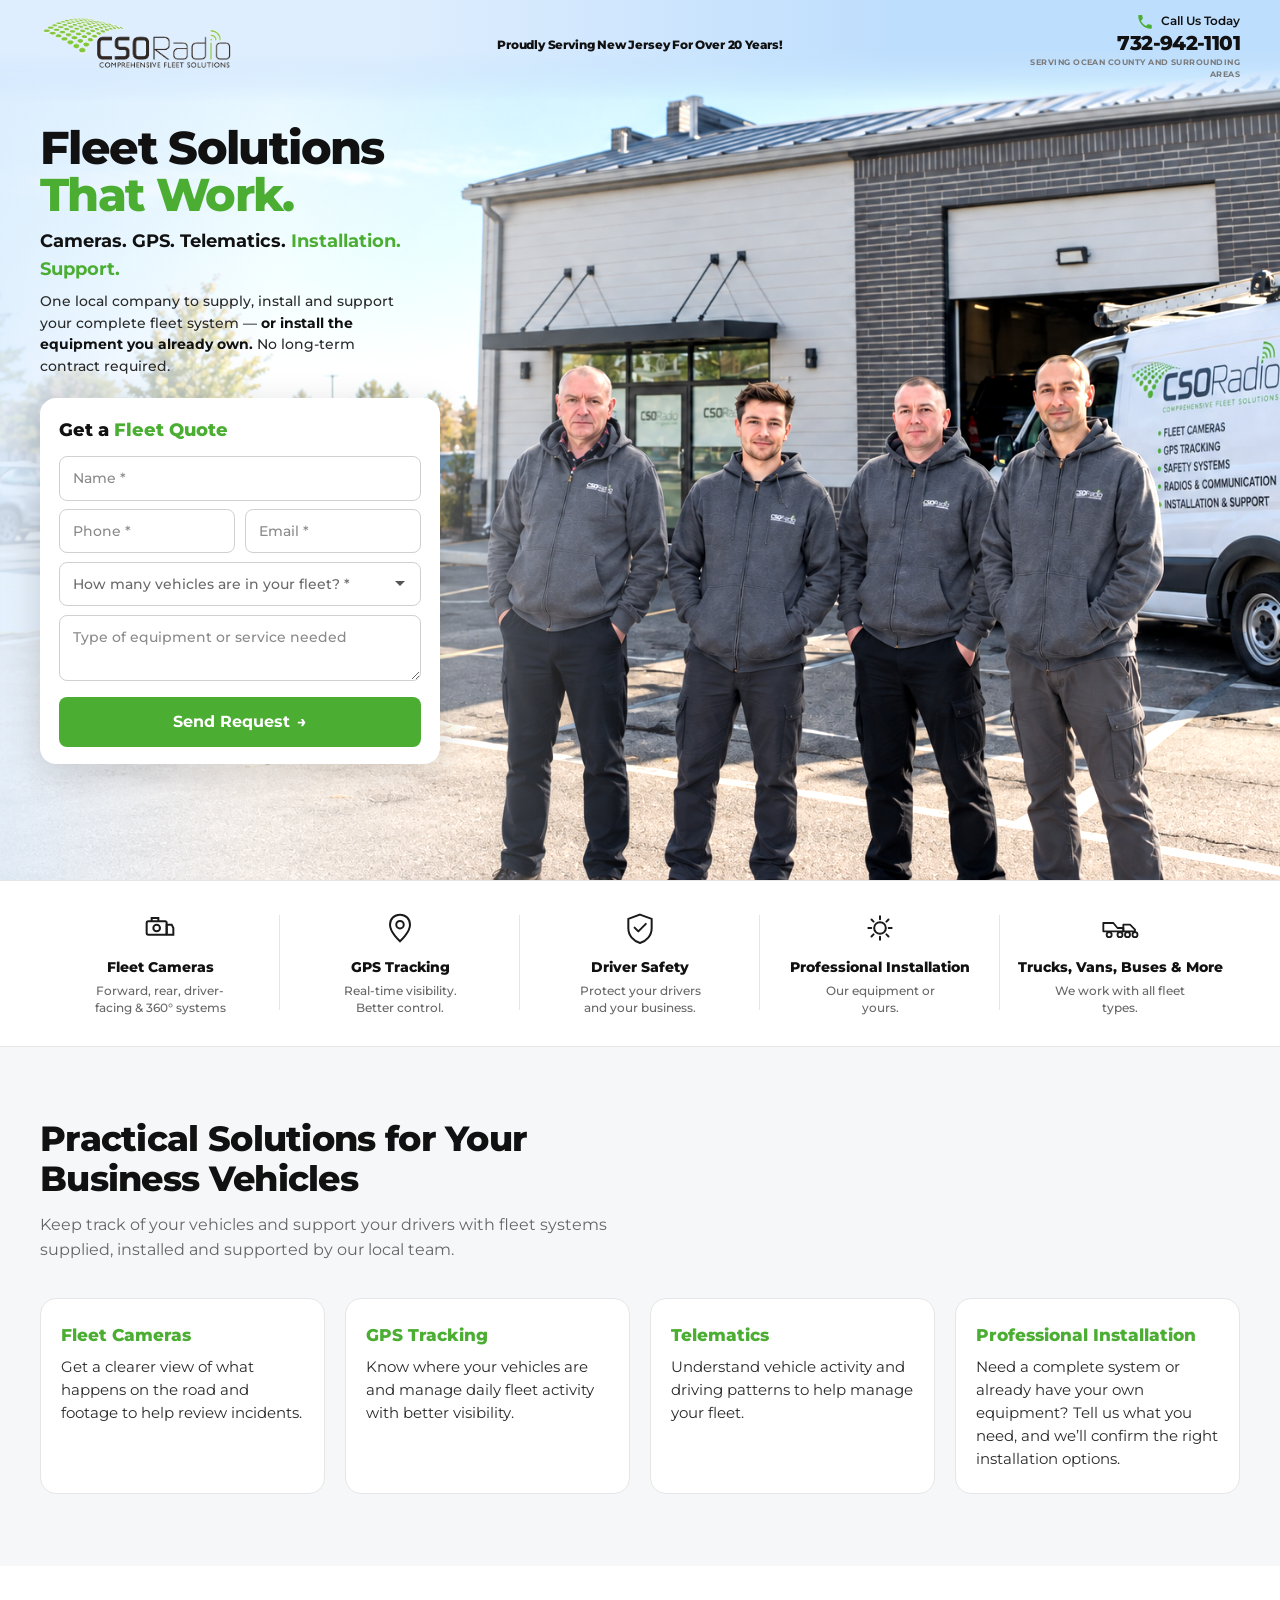
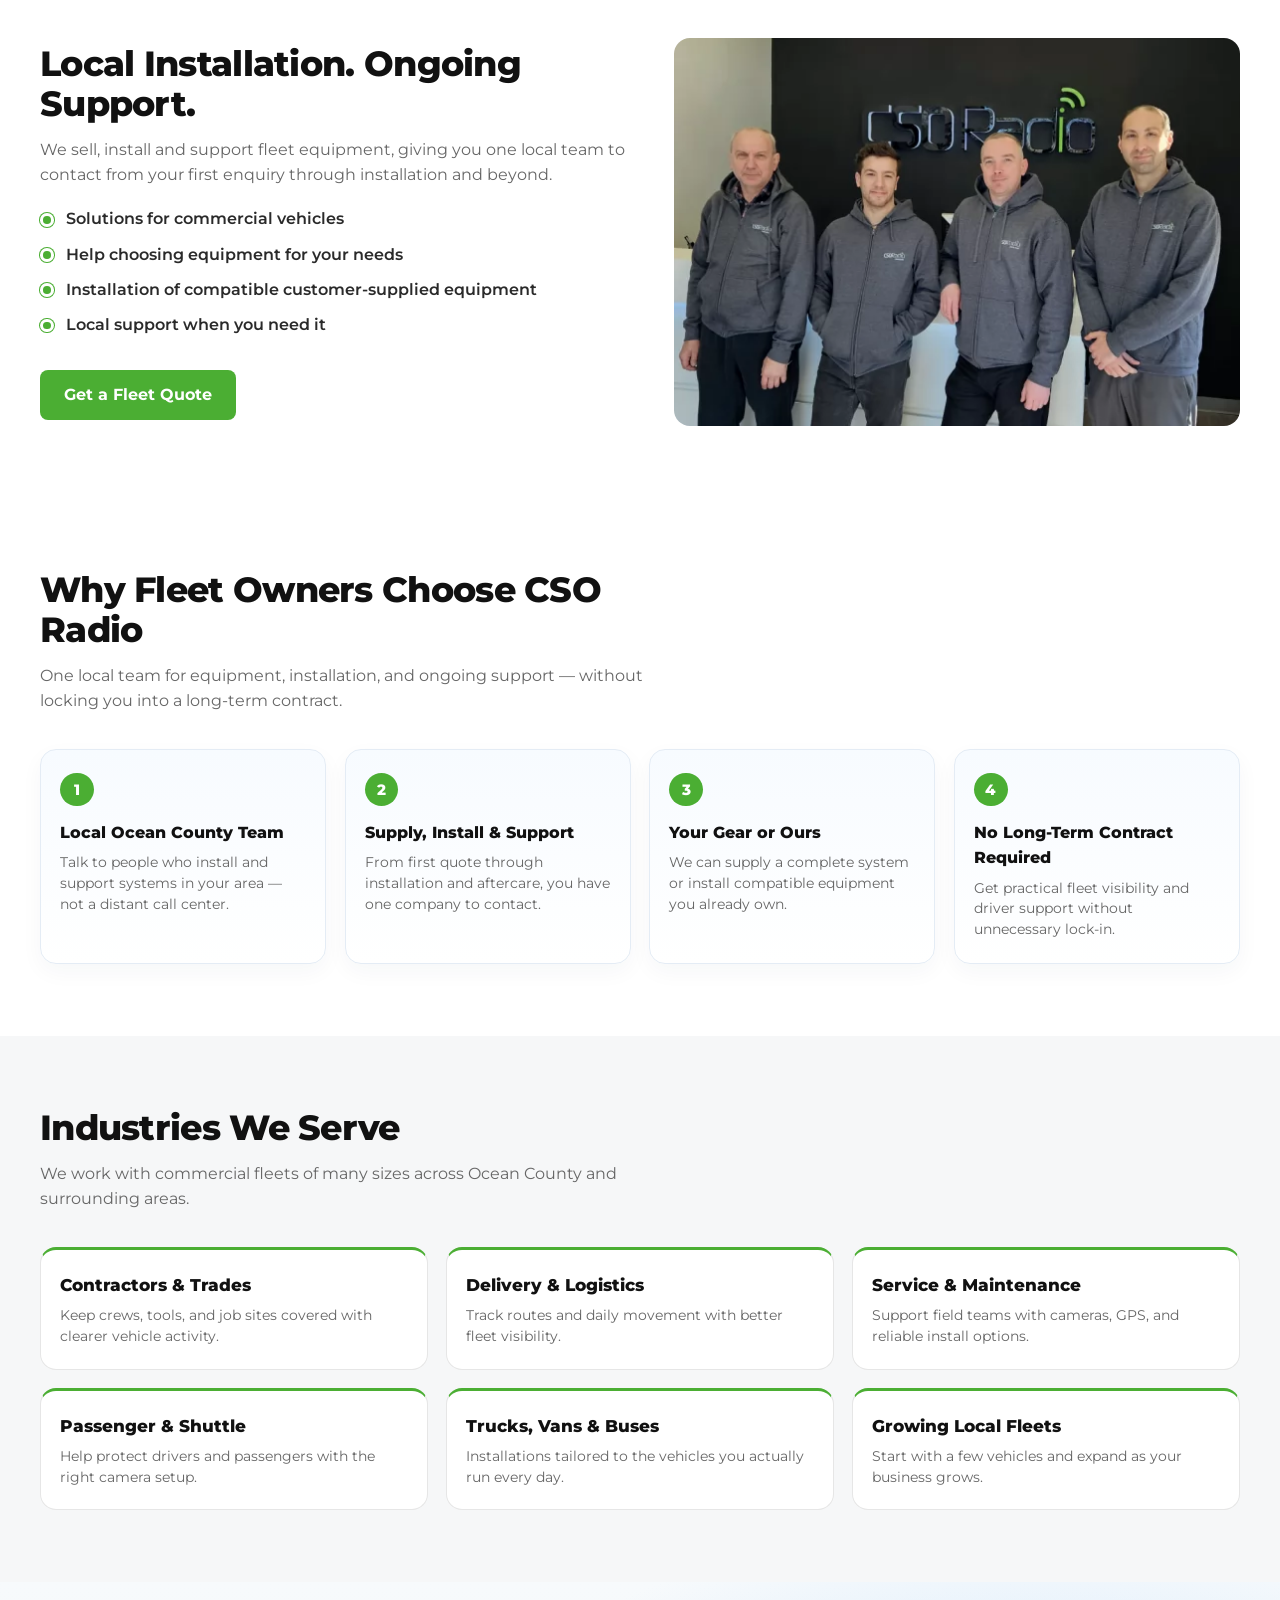
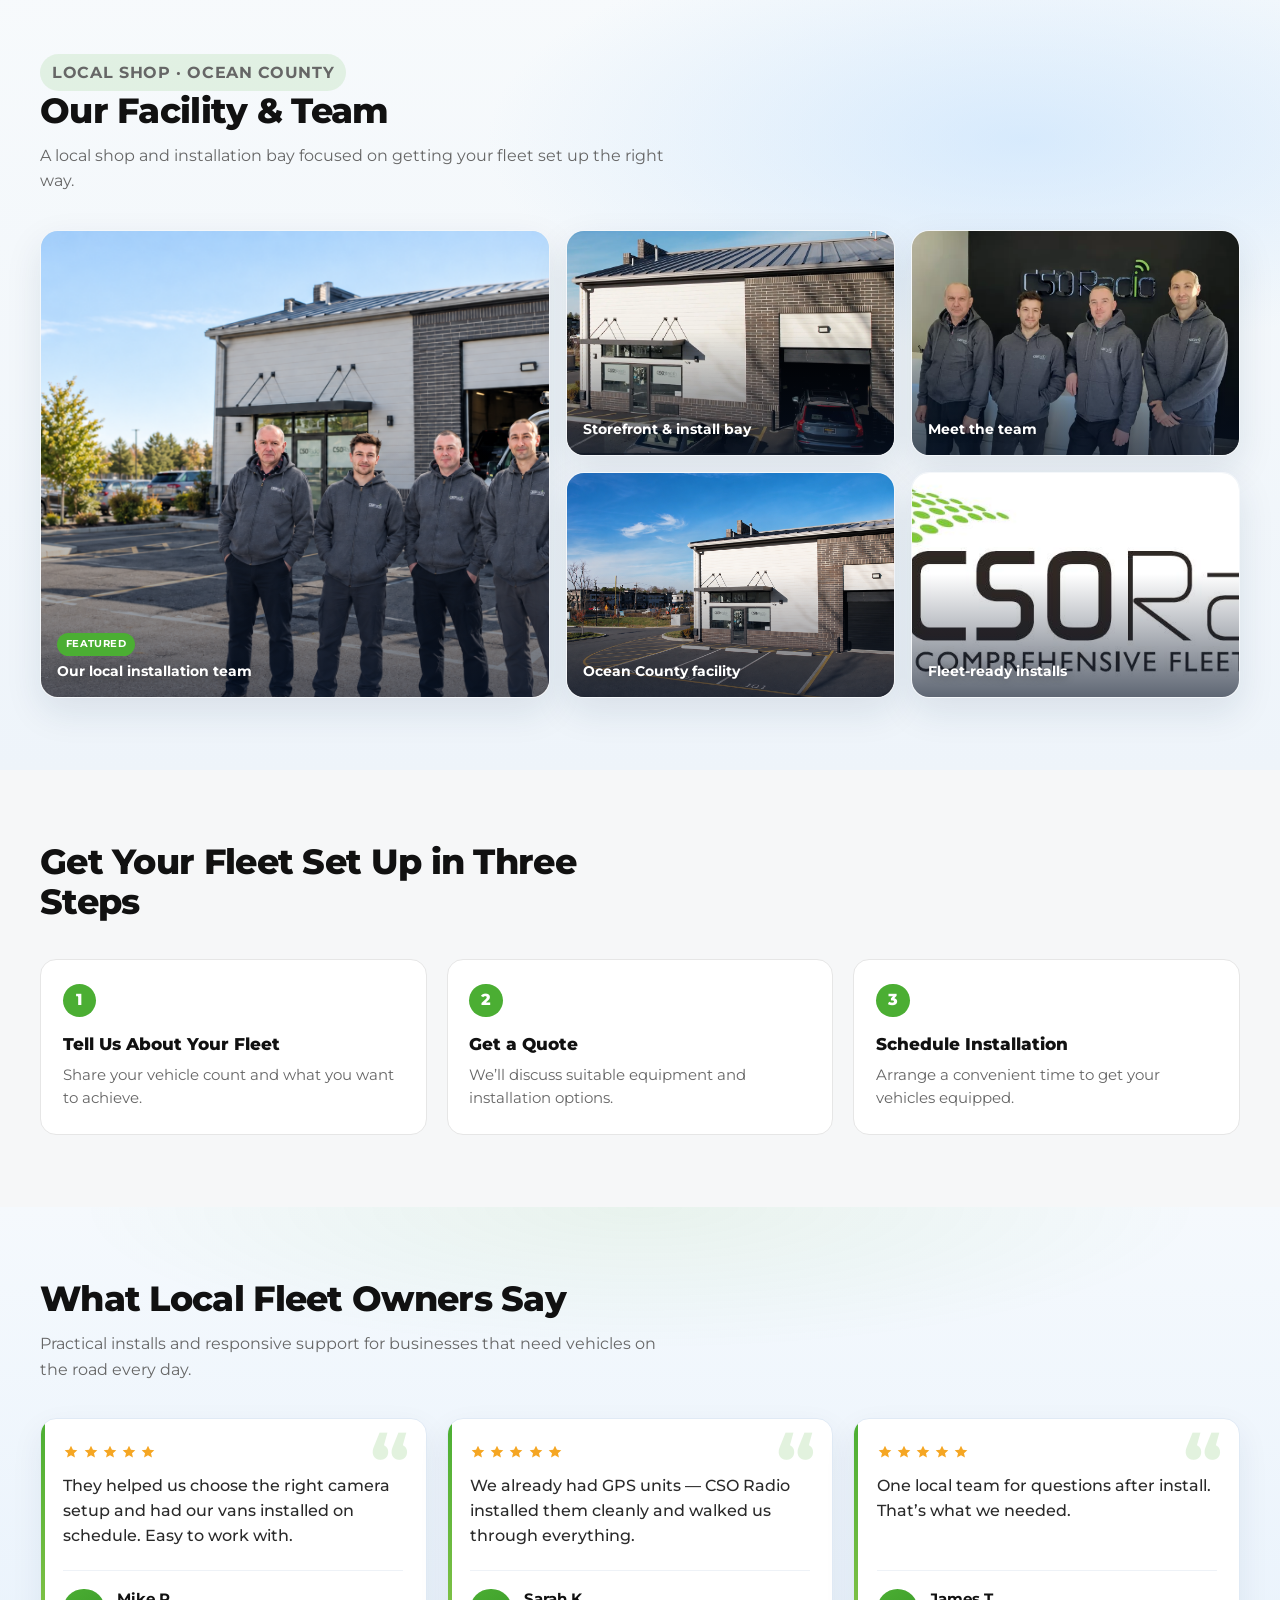
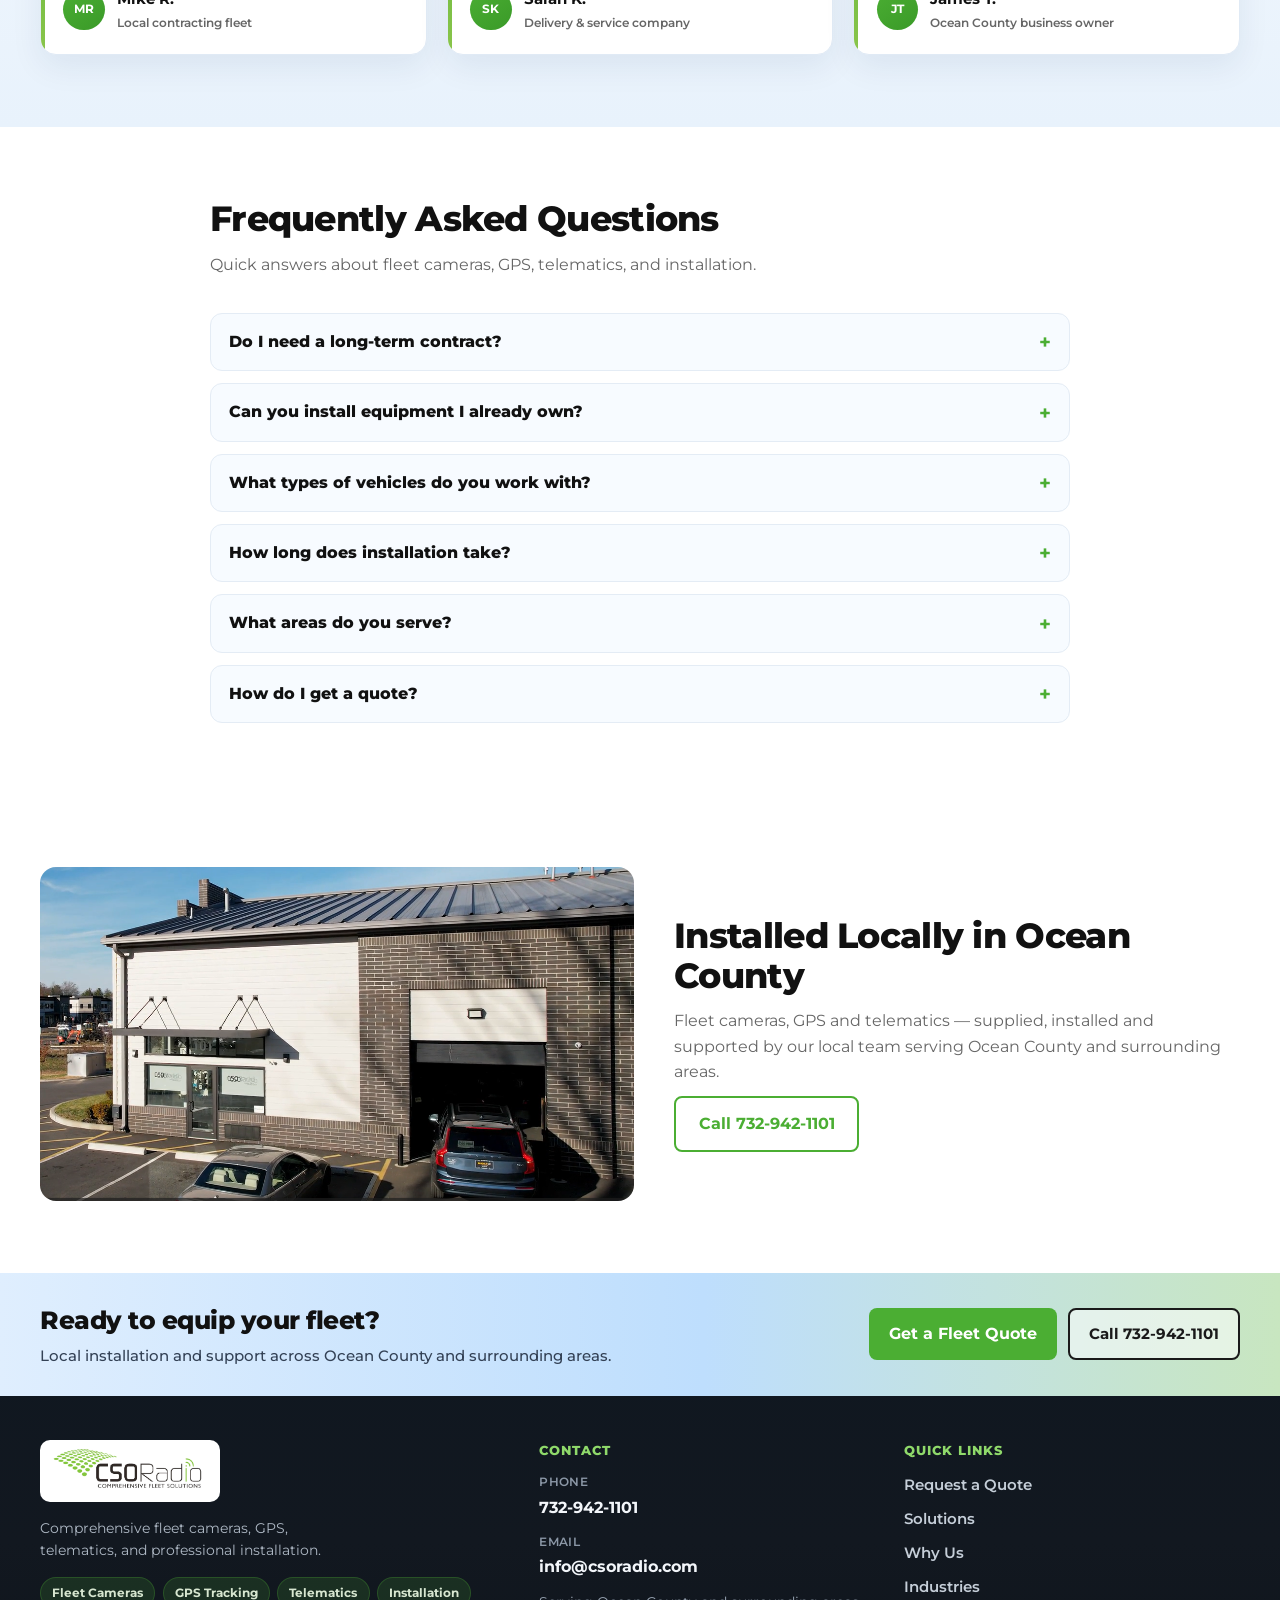
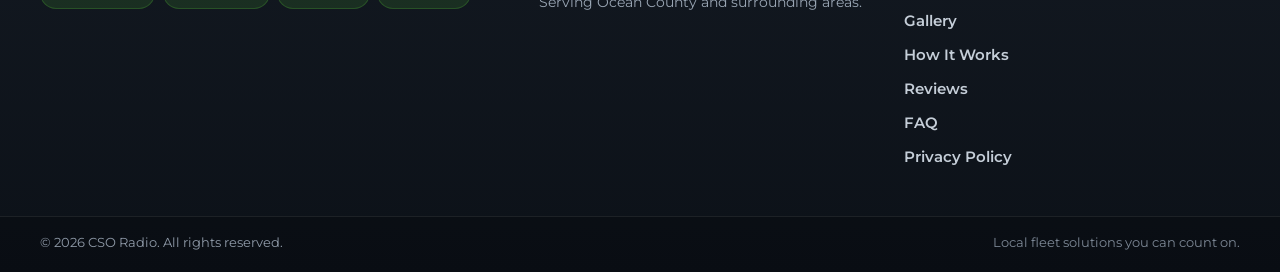
==== commit 3edcf66f: "Update hero header badge and phone sizing. Co-authored-by: Cursor <cursoragent@cursor.com>" ====
--- a/index.html
+++ b/index.html
@@ -18,6 +18,7 @@
       <a class="logo" href="index.html" aria-label="CSO Radio home">
         <img src="assets/images/logo.png" alt="CSO Radio — Comprehensive Fleet Solutions" width="220" height="63" />
       </a>
+      <p class="header-badge">Proudly Serving New Jersey For Over 20 Years!</p>
       <div class="header-contact">
         <a class="phone-block" href="tel:7329421101">
           <span class="phone-top">
@@ -42,14 +43,16 @@
         <div class="hero-content">
           <div class="hero-copy">
             <h1><span class="line1">Fleet Solutions</span><span class="accent">That Work.</span></h1>
-            <p class="hero-sub">Cameras. GPS. Telematics. Installation. Support.</p>
+            <p class="hero-sub">Cameras. GPS. Telematics. <span class="hero-sub-accent">Installation. Support.</span></p>
             <p class="hero-lead">
-              One local company to supply, install and support your complete fleet system — or install the equipment you already own. No long-term contract required.
+              One local company to supply, install and support your complete fleet system —
+              <span class="hero-lead-accent">or install the equipment you already own.</span>
+              No long-term contract required.
             </p>
           </div>
 
           <div class="quote-card" id="quote">
-            <h2>Get a Fleet Quote</h2>
+            <h2>Get a <span>Fleet Quote</span></h2>
             <form class="quote-form" id="quote-form" novalidate>
               <div class="field">
                 <label class="sr-only" for="name">Name</label>
--- a/css/style.css
+++ b/css/style.css
@@ -119,16 +119,37 @@
 .header-inner {
   position: relative;
   z-index: 1;
-  display: flex;
+  display: grid;
+  grid-template-columns: 1fr auto 1fr;
   align-items: center;
-  justify-content: space-between;
-  gap: 1.5rem;
+  gap: 1rem;
   min-height: 52px;
+}
+
+.logo {
+  justify-self: start;
 }
 
 .logo img {
   width: min(200px, 48vw);
   height: auto;
+}
+
+.header-badge {
+  margin: 0;
+  justify-self: center;
+  text-align: center;
+  font-size: clamp(0.68rem, 0.95vw, 0.84rem);
+  font-weight: 800;
+  letter-spacing: -0.015em;
+  color: var(--ink);
+  line-height: 1.2;
+  white-space: nowrap;
+  max-width: none;
+}
+
+.header-contact {
+  justify-self: end;
 }
 
 .phone-block {
@@ -147,19 +168,19 @@
 }
 
 .phone-icon {
-  width: 22px;
-  height: 22px;
+  width: 18px;
+  height: 18px;
   color: var(--green);
 }
 
 .call-label {
-  font-size: 0.82rem;
+  font-size: 0.72rem;
   font-weight: 600;
   color: var(--ink);
 }
 
 .phone-number {
-  font-size: clamp(1.2rem, 2.2vw, 1.55rem);
+  font-size: clamp(1.05rem, 1.8vw, 1.28rem);
   font-weight: 800;
   letter-spacing: -0.03em;
   color: var(--ink);
@@ -167,13 +188,13 @@
 }
 
 .service-area {
-  font-size: 0.55rem;
+  font-size: 0.48rem;
   font-weight: 700;
-  letter-spacing: 0.08em;
+  letter-spacing: 0.06em;
   text-transform: uppercase;
   color: #7a7a7a;
-  max-width: 260px;
-  margin-top: 0.1rem;
+  max-width: 220px;
+  margin-top: 0.08rem;
 }
 
 /* ---------- Hero ---------- */
@@ -199,22 +220,30 @@
   width: 100%;
   height: 100%;
   object-fit: cover;
-  /* shift photo slightly down + keep team/van on the right */
-  object-position: 62% 28%;
+  /* Team framed higher and further right per client markup */
+  object-position: 72% 40%;
   max-width: none;
+  filter: brightness(1.08) contrast(1.04) saturate(1.05);
 }
 
 /* Soft left wash — tinted with header blue so it blends into the header */
 .hero-fade {
   position: absolute;
   inset: 0;
-  background: linear-gradient(
-    90deg,
-    rgba(223, 238, 254, 0.92) 0%,
-    rgba(255, 255, 255, 0.72) 20%,
-    rgba(255, 255, 255, 0.28) 38%,
-    rgba(255, 255, 255, 0) 52%
-  );
+  background:
+    linear-gradient(
+      180deg,
+      rgba(223, 238, 254, 0.55) 0%,
+      rgba(223, 238, 254, 0.12) 12%,
+      transparent 28%
+    ),
+    linear-gradient(
+      90deg,
+      rgba(223, 238, 254, 0.92) 0%,
+      rgba(255, 255, 255, 0.72) 20%,
+      rgba(255, 255, 255, 0.28) 38%,
+      rgba(255, 255, 255, 0) 52%
+    );
   pointer-events: none;
 }
 
@@ -225,17 +254,24 @@
   }
 
   .hero-photo {
-    object-position: 58% 26%;
+    object-position: 70% 38%;
   }
 
   .hero-fade {
-    background: linear-gradient(
-      92deg,
-      rgba(223, 238, 254, 0.9) 0%,
-      rgba(255, 255, 255, 0.65) 22%,
-      rgba(255, 255, 255, 0.2) 40%,
-      rgba(255, 255, 255, 0) 52%
-    );
+    background:
+      linear-gradient(
+        180deg,
+        rgba(223, 238, 254, 0.5) 0%,
+        rgba(223, 238, 254, 0.1) 14%,
+        transparent 30%
+      ),
+      linear-gradient(
+        92deg,
+        rgba(223, 238, 254, 0.9) 0%,
+        rgba(255, 255, 255, 0.65) 22%,
+        rgba(255, 255, 255, 0.2) 40%,
+        rgba(255, 255, 255, 0) 52%
+      );
   }
 }
 
@@ -286,6 +322,10 @@
   color: var(--ink);
 }
 
+.hero-sub-accent {
+  color: var(--green);
+}
+
 .hero-lead {
   margin: 0;
   font-size: 0.9rem;
@@ -293,6 +333,11 @@
   color: var(--ink-soft);
   max-width: 40ch;
   line-height: 1.5;
+}
+
+.hero-lead-accent {
+  font-weight: 700;
+  color: var(--ink);
 }
 
 /* Quote card */
@@ -310,6 +355,10 @@
   font-size: 1.15rem;
   font-weight: 800;
   color: var(--ink);
+}
+
+.quote-card h2 span {
+  color: var(--green);
 }
 
 .quote-form {
@@ -1276,12 +1325,27 @@
     width: min(100% - 2.5rem, var(--container));
   }
 
+  .header-badge {
+    font-size: 0.62rem;
+    white-space: nowrap;
+    max-width: none;
+  }
+
   .logo img {
-    width: min(200px, 46vw);
+    width: min(180px, 40vw);
   }
 
   .phone-number {
-    font-size: 1.35rem;
+    font-size: 1.1rem;
+  }
+
+  .call-label {
+    font-size: 0.68rem;
+  }
+
+  .service-area {
+    font-size: 0.42rem;
+    max-width: 200px;
   }
 
   .hero {
@@ -1290,7 +1354,7 @@
   }
 
   .hero-photo {
-    object-position: 68% 28%;
+    object-position: 74% 42%;
   }
 
   .feature-bar {
@@ -1422,6 +1486,7 @@
   }
 
   .header-inner {
+    display: flex;
     align-items: center;
     justify-content: space-between;
     gap: 0.65rem;
@@ -1429,12 +1494,17 @@
     flex-wrap: nowrap;
   }
 
+  .header-badge {
+    display: none;
+  }
+
   .logo img {
     width: min(132px, 38vw);
   }
 
   .header-contact {
     margin-left: auto;
+    justify-self: auto;
     flex-shrink: 0;
   }
 
@@ -1497,8 +1567,8 @@
   }
 
   .hero-photo {
-    object-position: 48% 30%;
-    transform: none;
+    object-position: 55% 35%;
+    filter: brightness(1.06) contrast(1.03);
   }
 
   .hero-fade {
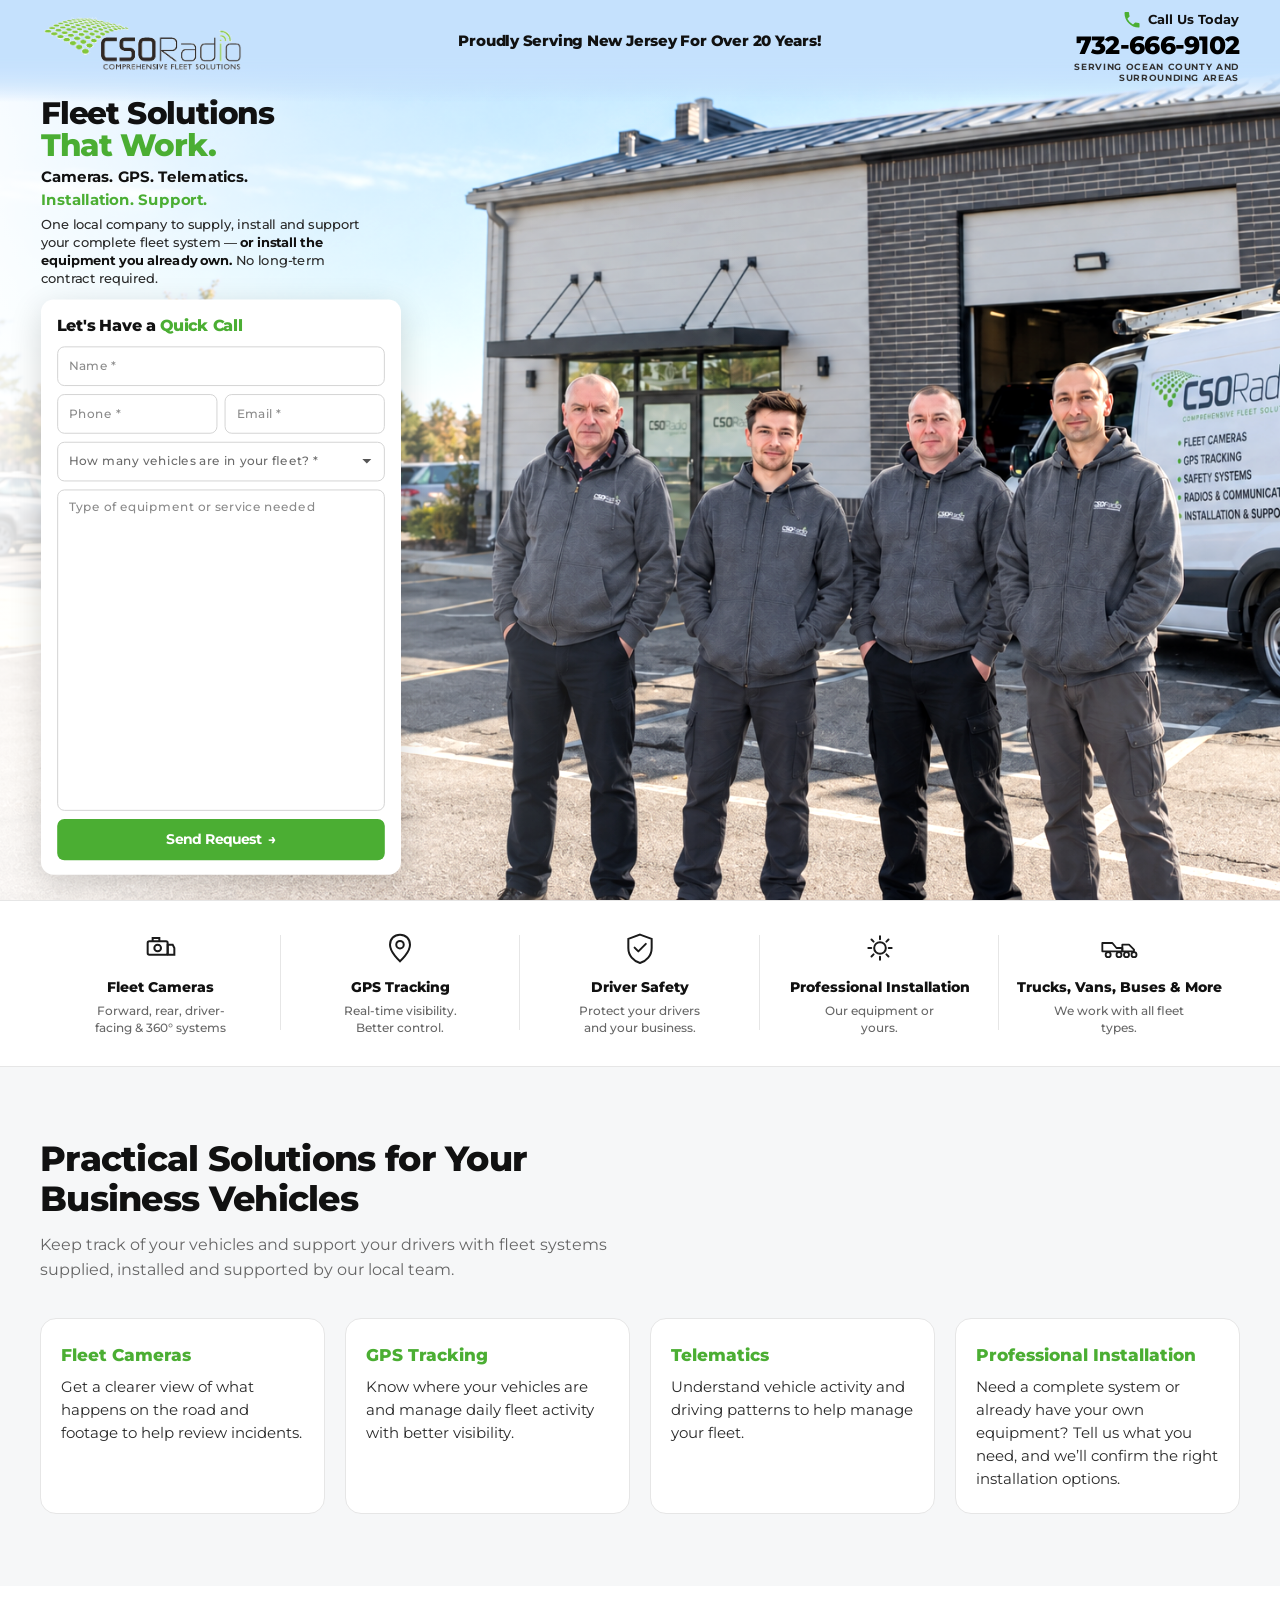
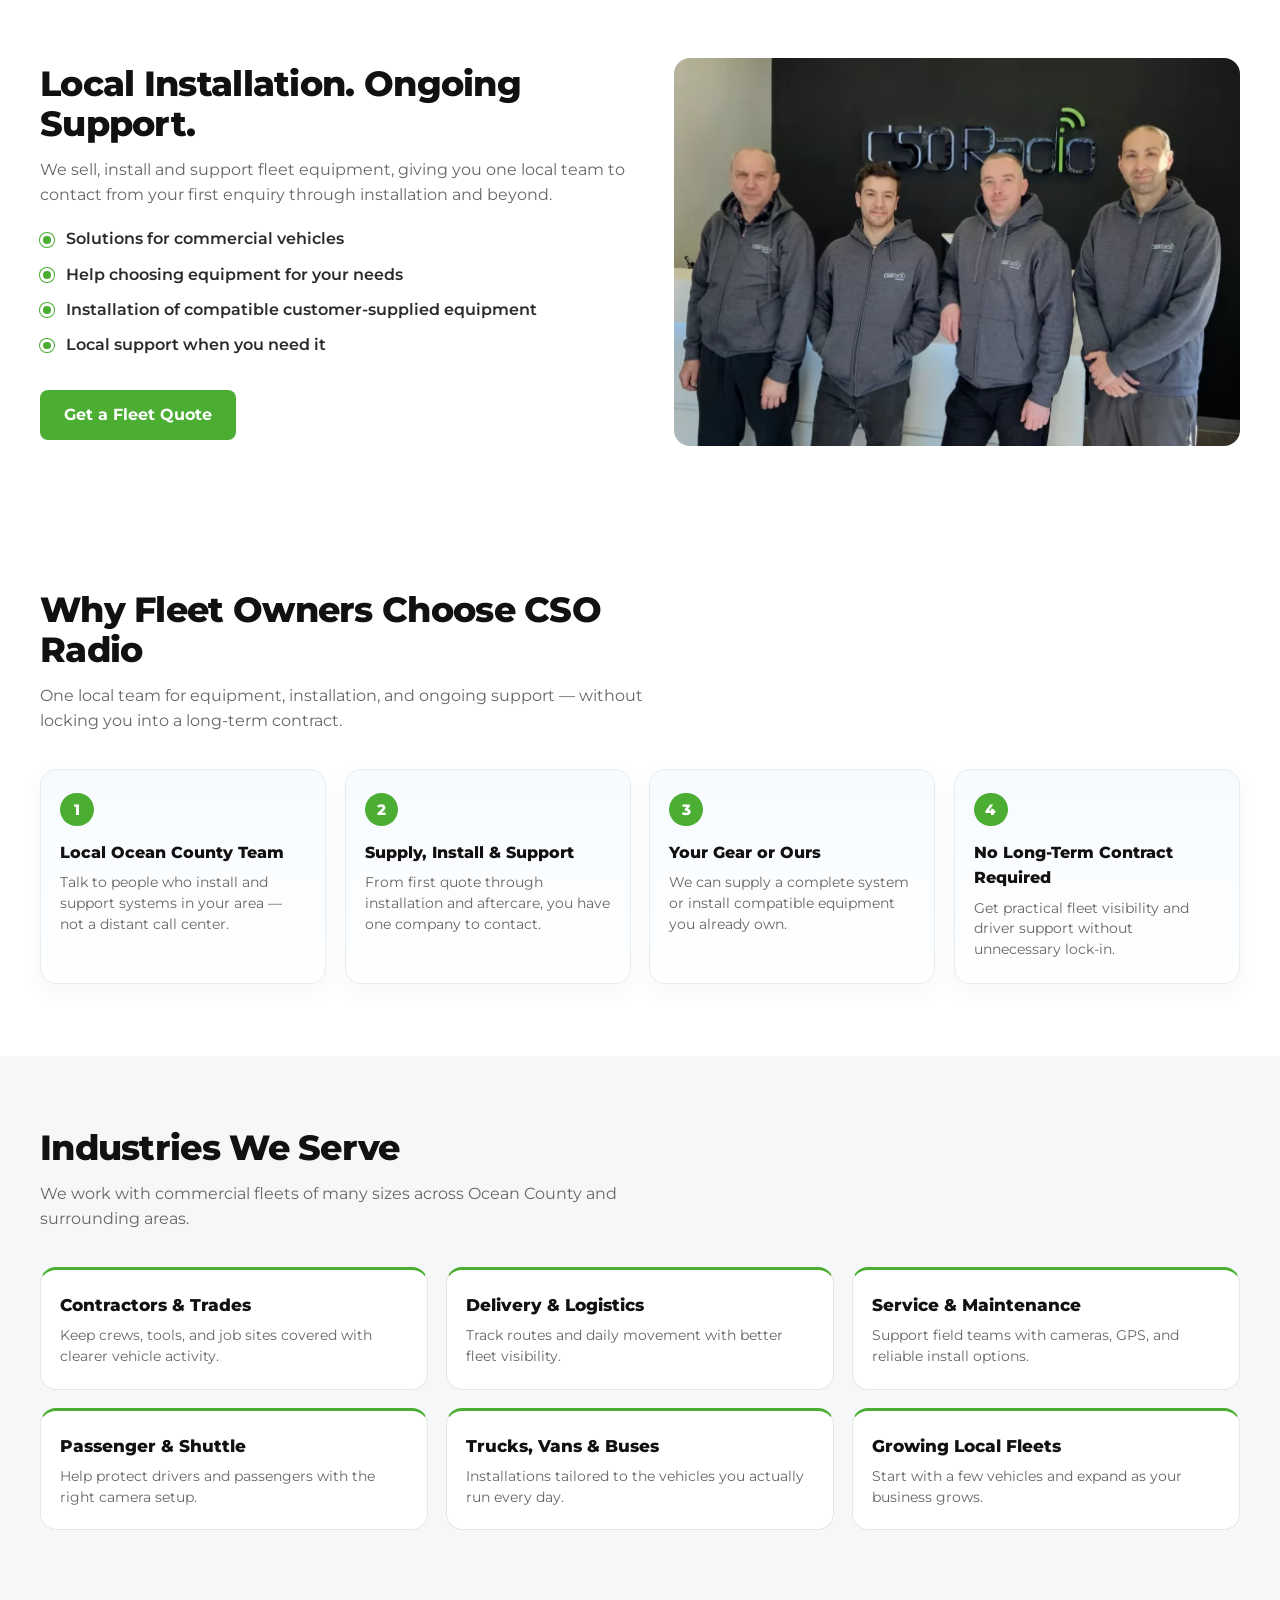
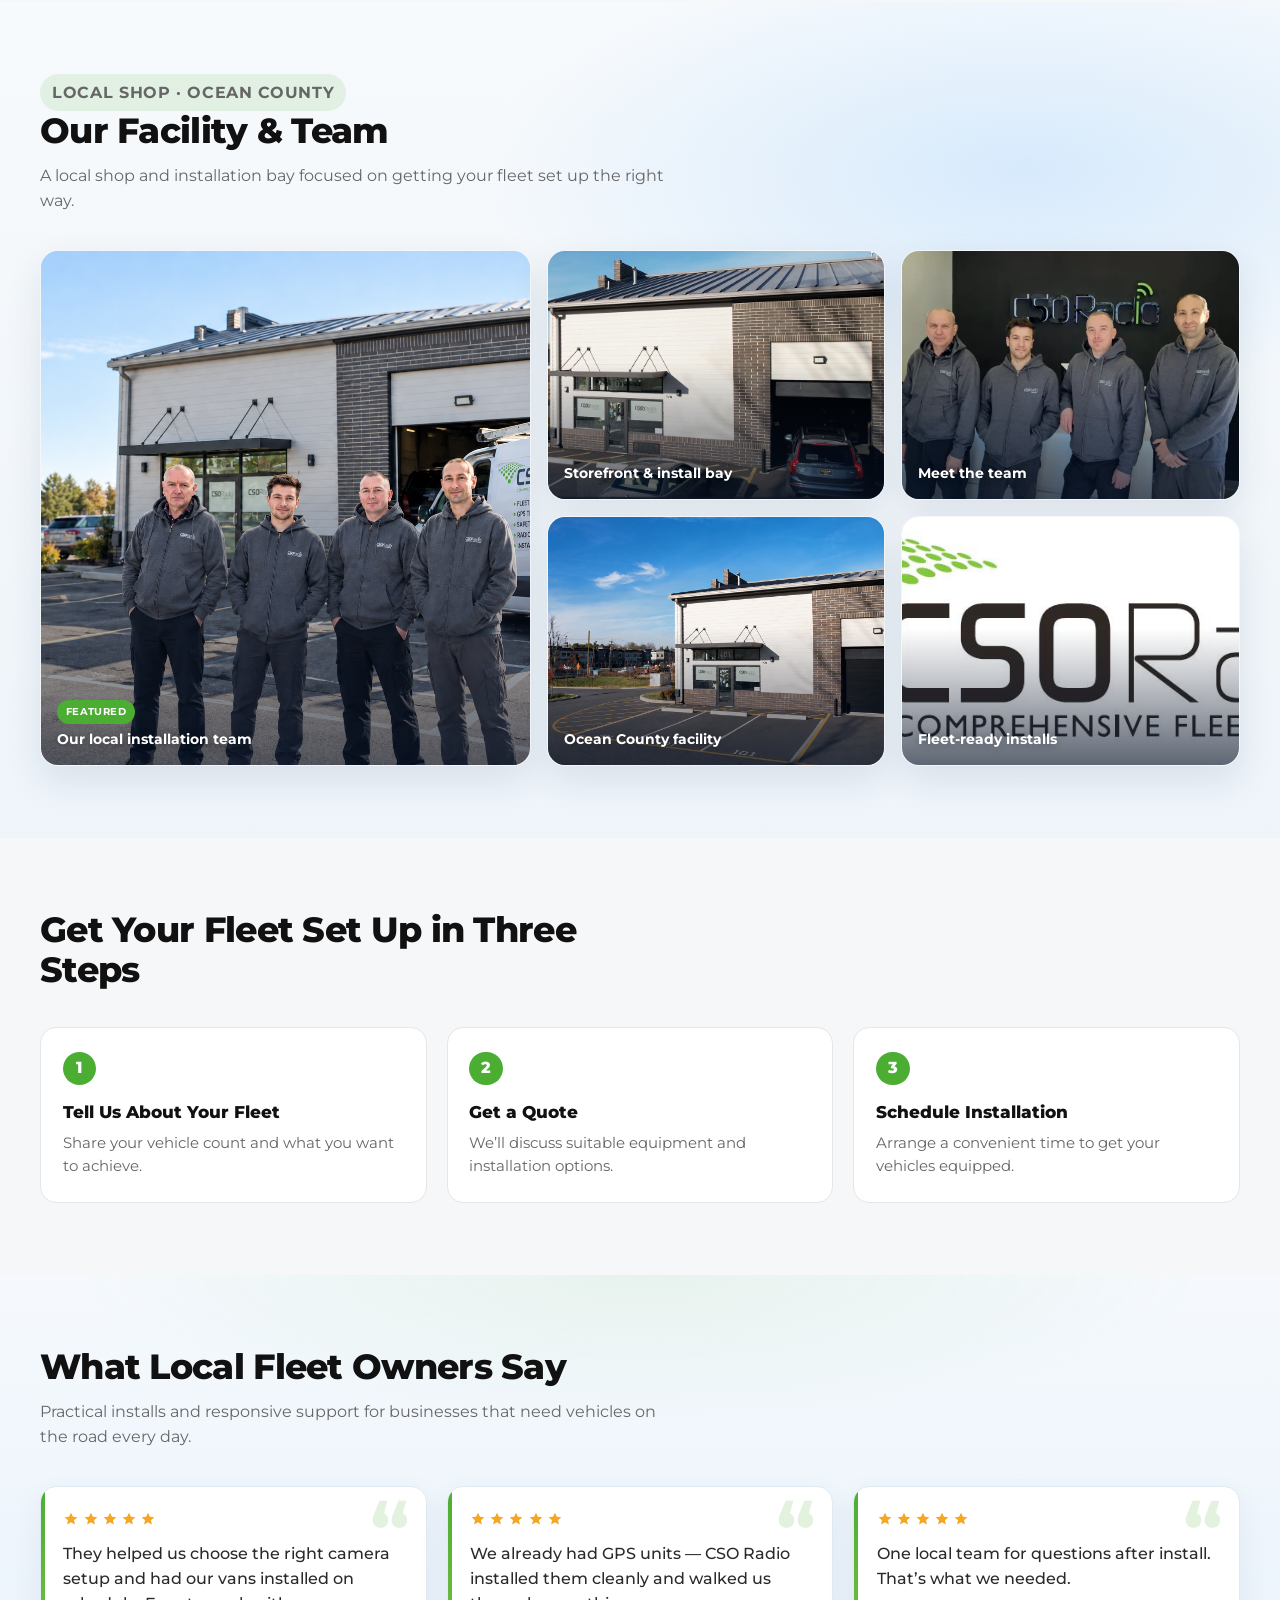
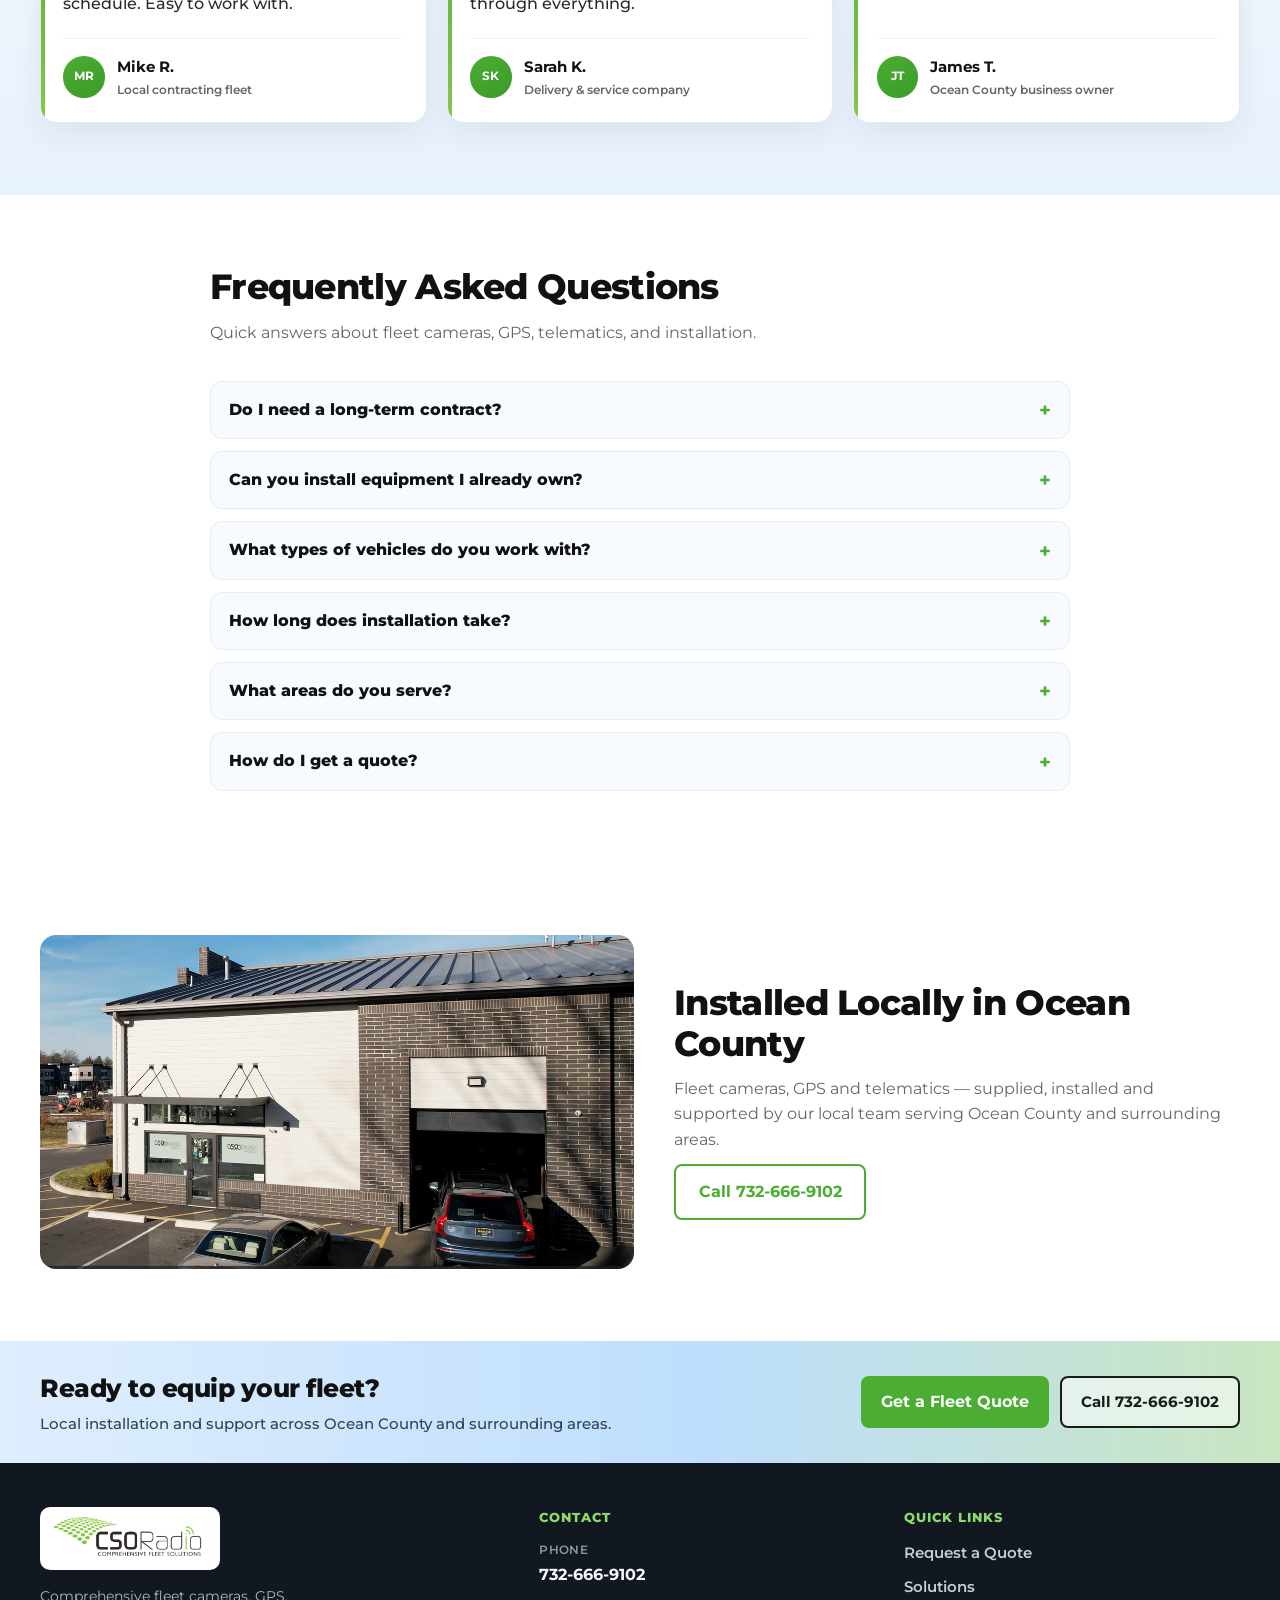
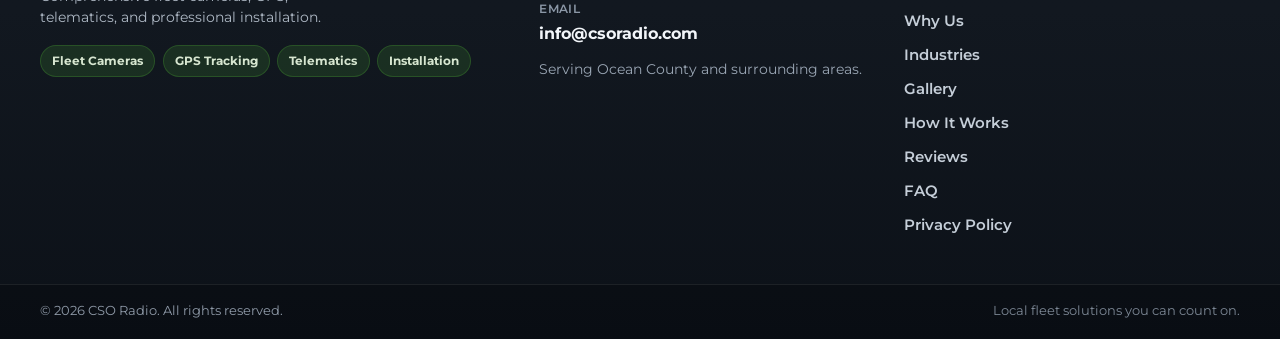
==== commit be289cf0: "Update phone number, quote heading, and hero subcopy. Co-authored-by: Cursor <cursoragent@cursor.com" ====
--- a/index.html
+++ b/index.html
@@ -20,14 +20,14 @@
       </a>
       <p class="header-badge">Proudly Serving New Jersey For Over 20 Years!</p>
       <div class="header-contact">
-        <a class="phone-block" href="tel:7329421101">
+        <a class="phone-block" href="tel:7326669102">
           <span class="phone-top">
             <svg class="phone-icon" viewBox="0 0 24 24" aria-hidden="true" focusable="false">
               <path fill="currentColor" d="M6.62 10.79a15.05 15.05 0 006.59 6.59l2.2-2.2a1 1 0 011.01-.24c1.12.37 2.33.57 3.58.57a1 1 0 011 1V20a1 1 0 01-1 1C10.85 21 3 13.15 3 3.5A1 1 0 014 2.5h3.5a1 1 0 011 1c0 1.25.2 2.46.57 3.58a1 1 0 01-.25 1.02l-2.2 2.19z"/>
             </svg>
             <span class="call-label">Call Us Today</span>
           </span>
-          <span class="phone-number">732-942-1101</span>
+          <span class="phone-number">732-666-9102</span>
           <span class="service-area">Serving Ocean County and surrounding areas</span>
         </a>
       </div>
@@ -43,7 +43,7 @@
         <div class="hero-content">
           <div class="hero-copy">
             <h1><span class="line1">Fleet Solutions</span><span class="accent">That Work.</span></h1>
-            <p class="hero-sub">Cameras. GPS. Telematics. <span class="hero-sub-accent">Installation. Support.</span></p>
+            <p class="hero-sub">Cameras. GPS. Telematics.<br /><span class="hero-sub-accent">Installation. Support.</span></p>
             <p class="hero-lead">
               One local company to supply, install and support your complete fleet system —
               <span class="hero-lead-accent">or install the equipment you already own.</span>
@@ -52,7 +52,7 @@
           </div>
 
           <div class="quote-card" id="quote">
-            <h2>Get a <span>Fleet Quote</span></h2>
+            <h2>Let&apos;s Have a <span>Quick Call</span></h2>
             <form class="quote-form" id="quote-form" novalidate>
               <div class="field">
                 <label class="sr-only" for="name">Name</label>
@@ -405,7 +405,7 @@
           </details>
           <details class="faq-item">
             <summary>How do I get a quote?</summary>
-            <p>Use the quote form on this page or call <a href="tel:7329421101">732-942-1101</a>. Share your vehicle count and what you want to achieve.</p>
+            <p>Use the quote form on this page or call <a href="tel:7326669102">732-666-9102</a>. Share your vehicle count and what you want to achieve.</p>
           </details>
         </div>
       </div>
@@ -419,7 +419,7 @@
         <div class="facility-copy">
           <h2>Installed Locally in Ocean County</h2>
           <p>Fleet cameras, GPS and telematics — supplied, installed and supported by our local team serving Ocean County and surrounding areas.</p>
-          <a class="btn-outline" href="tel:7329421101">Call 732-942-1101</a>
+          <a class="btn-outline" href="tel:7326669102">Call 732-666-9102</a>
         </div>
       </div>
     </section>
@@ -434,7 +434,7 @@
         </div>
         <div class="footer-cta-actions">
           <a class="btn-primary footer-btn" href="#quote">Get a Fleet Quote</a>
-          <a class="footer-btn-outline" href="tel:7329421101">Call 732-942-1101</a>
+          <a class="footer-btn-outline" href="tel:7326669102">Call 732-666-9102</a>
         </div>
       </div>
     </div>
@@ -453,9 +453,9 @@
 
       <div class="footer-col">
         <h3>Contact</h3>
-        <a class="footer-link" href="tel:7329421101">
+        <a class="footer-link" href="tel:7326669102">
           <span class="footer-link-label">Phone</span>
-          <span>732-942-1101</span>
+          <span>732-666-9102</span>
         </a>
         <a class="footer-link" href="mailto:info@csoradio.com">
           <span class="footer-link-label">Email</span>
--- a/css/style.css
+++ b/css/style.css
@@ -3,8 +3,8 @@
   --green: #4bae33;
   --green-hover: #3f962b;
   --green-logo: #8ac54b;
-  --header-bg: #bedefd;
-  --header-bg-left: #dfeefe;
+  --header-bg: #c5e1fd;
+  --header-bg-left: #c5e1fd;
   --ink: #111111;
   --ink-soft: #2a2a2a;
   --muted: #666666;
@@ -79,22 +79,30 @@
   background: #fff;
 }
 
+/* Desktop/laptop: pin logo + hero content to the left edge like the reference */
+@media (min-width: 721px) {
+  .landing .container {
+    width: 100%;
+    max-width: none;
+    margin-inline: 0;
+    padding-inline: clamp(1.35rem, 3.2vw, 3.25rem);
+  }
+}
+
 .site-header {
   position: absolute;
   top: 0;
   left: 0;
   right: 0;
   z-index: 30;
-  padding: 0.65rem 0 1.25rem;
-  /* Horizontal brand blues + soft fade down so no hard line into hero */
-  background:
-    linear-gradient(
-      180deg,
-      rgba(223, 238, 254, 1) 0%,
-      rgba(190, 222, 253, 0.92) 45%,
-      rgba(190, 222, 253, 0.35) 75%,
-      rgba(190, 222, 253, 0) 100%
-    );
+  padding: 0.55rem 0 1.1rem;
+  background: linear-gradient(
+    180deg,
+    #c5e1fd 0%,
+    #c5e1fd 55%,
+    rgba(197, 225, 253, 0.55) 80%,
+    rgba(197, 225, 253, 0) 100%
+  );
   border: 0;
   box-shadow: none;
 }
@@ -104,15 +112,9 @@
   position: absolute;
   inset: 0;
   z-index: -1;
-  background: linear-gradient(
-    90deg,
-    var(--header-bg-left) 0%,
-    var(--header-bg-left) 30%,
-    var(--header-bg) 70%,
-    var(--header-bg) 100%
-  );
-  mask-image: linear-gradient(180deg, #000 0%, #000 50%, transparent 100%);
-  -webkit-mask-image: linear-gradient(180deg, #000 0%, #000 50%, transparent 100%);
+  background: #c5e1fd;
+  mask-image: linear-gradient(180deg, #000 0%, #000 55%, transparent 100%);
+  -webkit-mask-image: linear-gradient(180deg, #000 0%, #000 55%, transparent 100%);
   pointer-events: none;
 }
 
@@ -131,21 +133,24 @@
 }
 
 .logo img {
-  width: min(200px, 48vw);
+  width: min(210px, 48vw);
   height: auto;
 }
 
 .header-badge {
   margin: 0;
   justify-self: center;
+  align-self: center;
   text-align: center;
-  font-size: clamp(0.68rem, 0.95vw, 0.84rem);
+  font-size: clamp(0.82rem, 1.15vw, 1rem);
   font-weight: 800;
   letter-spacing: -0.015em;
   color: var(--ink);
-  line-height: 1.2;
+  line-height: 1.25;
   white-space: nowrap;
   max-width: none;
+  padding-top: 0;
+  transform: translateY(-5px);
 }
 
 .header-contact {
@@ -157,55 +162,68 @@
   flex-direction: column;
   align-items: flex-end;
   text-align: right;
-  gap: 0.1rem;
-  padding-top: 0.15rem;
+  gap: 0.08rem;
+  padding: 0.1rem 0 0;
+  background: transparent;
+  box-shadow: none;
+  color: #111;
+  text-shadow: none;
 }
 
 .phone-top {
   display: inline-flex;
   align-items: center;
-  gap: 0.45rem;
+  gap: 0.4rem;
 }
 
 .phone-icon {
-  width: 18px;
-  height: 18px;
+  width: 20px;
+  height: 20px;
   color: var(--green);
+  flex-shrink: 0;
+  filter: none;
 }
 
 .call-label {
-  font-size: 0.72rem;
-  font-weight: 600;
-  color: var(--ink);
+  font-size: 0.8rem;
+  font-weight: 700;
+  color: #111111;
 }
 
 .phone-number {
-  font-size: clamp(1.05rem, 1.8vw, 1.28rem);
+  font-size: clamp(1.25rem, 2vw, 1.55rem);
   font-weight: 800;
   letter-spacing: -0.03em;
-  color: var(--ink);
+  color: #000000;
   line-height: 1.05;
 }
 
 .service-area {
-  font-size: 0.48rem;
+  font-size: 0.58rem;
   font-weight: 700;
-  letter-spacing: 0.06em;
+  letter-spacing: 0.07em;
   text-transform: uppercase;
-  color: #7a7a7a;
-  max-width: 220px;
-  margin-top: 0.08rem;
+  color: #333333;
+  max-width: 210px;
+  margin-top: 0.12rem;
+  line-height: 1.25;
+  text-align: right;
 }
 
 /* ---------- Hero ---------- */
 .hero {
   position: relative;
-  min-height: 820px;
+  min-height: 100vh;
+  min-height: 100dvh;
+  height: 100vh;
+  height: 100dvh;
   display: flex;
-  align-items: flex-start;
-  padding: 7.25rem 0 2rem;
+  flex-direction: column;
+  align-items: stretch;
+  padding: 5.75rem 0 1.25rem;
+  box-sizing: border-box;
   overflow: hidden;
-  background: var(--header-bg-left);
+  background: #fff;
 }
 
 .hero-bg {
@@ -213,65 +231,55 @@
   inset: 0;
   z-index: 0;
   overflow: hidden;
-  background: var(--header-bg-left);
+  background: #d8e4f0;
 }
 
 .hero-photo {
   width: 100%;
   height: 100%;
+  max-width: none;
+  display: block;
   object-fit: cover;
-  /* Team framed higher and further right per client markup */
-  object-position: 72% 40%;
-  max-width: none;
-  filter: brightness(1.08) contrast(1.04) saturate(1.05);
-}
-
-/* Soft left wash — tinted with header blue so it blends into the header */
+  /* Zoomed-out framing: more building, lot, and sky */
+  object-position: 52% 22%;
+  filter: brightness(1.04) contrast(1.02) saturate(1.03);
+}
+
+/* Light left wash — readable text, photo still visible */
 .hero-fade {
   position: absolute;
   inset: 0;
-  background:
-    linear-gradient(
-      180deg,
-      rgba(223, 238, 254, 0.55) 0%,
-      rgba(223, 238, 254, 0.12) 12%,
-      transparent 28%
-    ),
-    linear-gradient(
-      90deg,
-      rgba(223, 238, 254, 0.92) 0%,
-      rgba(255, 255, 255, 0.72) 20%,
-      rgba(255, 255, 255, 0.28) 38%,
-      rgba(255, 255, 255, 0) 52%
-    );
+  background: linear-gradient(
+    90deg,
+    rgba(255, 255, 255, 0.88) 0%,
+    rgba(255, 255, 255, 0.7) 10%,
+    rgba(255, 255, 255, 0.42) 22%,
+    rgba(255, 255, 255, 0.16) 36%,
+    rgba(255, 255, 255, 0.04) 48%,
+    transparent 58%
+  );
   pointer-events: none;
 }
 
 @media (min-width: 1100px) {
   .hero {
-    min-height: 880px;
-    padding-top: 7.75rem;
+    padding-top: 6.15rem;
   }
 
   .hero-photo {
-    object-position: 70% 38%;
+    object-position: 50% 20%;
   }
 
   .hero-fade {
-    background:
-      linear-gradient(
-        180deg,
-        rgba(223, 238, 254, 0.5) 0%,
-        rgba(223, 238, 254, 0.1) 14%,
-        transparent 30%
-      ),
-      linear-gradient(
-        92deg,
-        rgba(223, 238, 254, 0.9) 0%,
-        rgba(255, 255, 255, 0.65) 22%,
-        rgba(255, 255, 255, 0.2) 40%,
-        rgba(255, 255, 255, 0) 52%
-      );
+    background: linear-gradient(
+      92deg,
+      rgba(255, 255, 255, 0.9) 0%,
+      rgba(255, 255, 255, 0.68) 12%,
+      rgba(255, 255, 255, 0.38) 24%,
+      rgba(255, 255, 255, 0.14) 38%,
+      rgba(255, 255, 255, 0.03) 50%,
+      transparent 60%
+    );
   }
 }
 
@@ -279,26 +287,43 @@
   position: relative;
   z-index: 1;
   display: flex;
-  align-items: flex-start;
-}
-
+  align-items: stretch;
+  justify-content: flex-start;
+  width: 100%;
+  flex: 1 1 auto;
+  min-height: 0;
+}
+
+/*
+  Fit the 90%-zoom composition into 100% zoom:
+  scale content to 0.9, then expand layout height so it still fills the viewport.
+*/
 .hero-content {
+  --hero-fit: 0.9;
   display: flex;
   flex-direction: column;
   align-items: flex-start;
-  gap: 1.25rem;
-  width: min(100%, 420px);
+  gap: 0.65rem;
   margin: 0;
   padding-left: 0;
+  margin-left: 0;
+  transform: scale(var(--hero-fit));
+  transform-origin: top left;
+  width: min(calc(100% / var(--hero-fit)), calc(400px / var(--hero-fit)));
+  height: calc(100% / var(--hero-fit));
+  max-height: calc(100% / var(--hero-fit));
+  box-sizing: border-box;
+  padding-bottom: 0.35rem;
 }
 
 .hero-copy {
-  max-width: 480px;
+  max-width: 440px;
+  flex: 0 0 auto;
 }
 
 .hero-copy h1 {
-  margin: 0 0 0.55rem;
-  font-size: clamp(2.35rem, 3.6vw, 3.25rem);
+  margin: 0 0 0.28rem;
+  font-size: clamp(2rem, 2.7vw, 2.55rem);
   font-weight: 800;
   line-height: 1.02;
   letter-spacing: -0.035em;
@@ -316,8 +341,8 @@
 }
 
 .hero-sub {
-  margin: 0 0 0.55rem;
-  font-size: clamp(0.95rem, 1.4vw, 1.12rem);
+  margin: 0 0 0.28rem;
+  font-size: clamp(0.95rem, 1.3vw, 1.08rem);
   font-weight: 700;
   color: var(--ink);
 }
@@ -331,8 +356,8 @@
   font-size: 0.9rem;
   font-weight: 500;
   color: var(--ink-soft);
-  max-width: 40ch;
-  line-height: 1.5;
+  max-width: 42ch;
+  line-height: 1.4;
 }
 
 .hero-lead-accent {
@@ -343,18 +368,26 @@
 /* Quote card */
 .quote-card {
   background: #fff;
-  border-radius: var(--radius);
+  border-radius: 14px;
   box-shadow: var(--shadow);
-  padding: 1.15rem 1.2rem 1.05rem;
+  padding: 1rem 1.1rem 1rem;
   width: 100%;
   max-width: 400px;
+  flex: 1 1 auto;
+  display: flex;
+  flex-direction: column;
+  min-height: 0;
+  overflow: hidden;
+  box-sizing: border-box;
+  margin-top: 0.15rem;
 }
 
 .quote-card h2 {
-  margin: 0 0 0.75rem;
-  font-size: 1.15rem;
+  margin: 0 0 0.55rem;
+  font-size: 1.08rem;
   font-weight: 800;
   color: var(--ink);
+  flex: 0 0 auto;
 }
 
 .quote-card h2 span {
@@ -365,26 +398,48 @@
   display: flex;
   flex-direction: column;
   gap: 0.55rem;
+  flex: 1 1 auto;
+  width: 100%;
+  min-width: 0;
+  min-height: 0;
+  margin: 0;
+  box-sizing: border-box;
+}
+
+.quote-form .field,
+.quote-form .field-row {
+  width: 100%;
+  min-width: 0;
+  flex: 0 0 auto;
+}
+
+.quote-form .field:has(textarea) {
+  flex: 1 1 auto;
+  display: flex;
+  flex-direction: column;
+  min-height: 0;
 }
 
 .field-row {
   display: grid;
   grid-template-columns: 1fr 1fr;
-  gap: 0.65rem;
+  gap: 0.5rem;
 }
 
 .field input,
 .field select,
 .field textarea {
   width: 100%;
+  max-width: 100%;
+  box-sizing: border-box;
   font: inherit;
   font-size: 0.86rem;
   font-weight: 500;
   color: var(--ink);
   background: #fff;
   border: 1.5px solid #d0d0d0;
-  border-radius: var(--radius-sm);
-  padding: 0.65rem 0.8rem;
+  border-radius: 8px;
+  padding: 0.65rem 0.78rem;
   outline: none;
   transition: border-color 0.15s ease, box-shadow 0.15s ease;
   appearance: none;
@@ -417,8 +472,13 @@
 }
 
 .field textarea {
-  resize: vertical;
-  min-height: 52px;
+  resize: none;
+  min-height: 3.5rem;
+  height: auto;
+  max-height: none;
+  flex: 1 1 auto;
+  padding-top: 0.55rem;
+  padding-bottom: 0.55rem;
 }
 
 .field input::placeholder,
@@ -457,6 +517,15 @@
   transition: background 0.15s ease, transform 0.15s ease;
 }
 
+.quote-form .btn-primary {
+  font-size: 0.94rem;
+  padding: 0.72rem 1rem;
+  border-radius: 8px;
+  gap: 0.4rem;
+  margin-top: auto;
+  flex: 0 0 auto;
+}
+
 .btn-primary:hover {
   background: var(--green-hover);
 }
@@ -822,9 +891,10 @@
 
 .gallery-grid {
   display: grid;
-  grid-template-columns: 1.55fr 1fr 1fr;
-  grid-template-rows: minmax(220px, 1fr) minmax(220px, 1fr);
+  grid-template-columns: 1.45fr 1fr 1fr;
+  grid-template-rows: 250px 250px;
   gap: 1rem;
+  align-items: stretch;
 }
 
 .gallery-item {
@@ -833,14 +903,15 @@
   overflow: hidden;
   border-radius: calc(var(--radius) + 2px);
   background: #dce6f0;
-  min-height: 200px;
+  min-height: 0;
+  height: 100%;
   box-shadow: 0 14px 36px rgba(20, 45, 80, 0.1);
   border: 1px solid rgba(255, 255, 255, 0.7);
 }
 
 .gallery-item--wide {
   grid-row: 1 / span 2;
-  min-height: 100%;
+  min-height: 0;
 }
 
 .gallery-item--tall {
@@ -848,12 +919,21 @@
 }
 
 .gallery-item img {
+  position: absolute;
+  inset: 0;
   width: 100%;
   height: 100%;
   object-fit: cover;
-  min-height: 220px;
+  object-position: center center;
+  min-height: 0;
+  max-width: none;
   display: block;
   transition: transform 0.45s ease;
+}
+
+.gallery-item--wide img {
+  /* Shift right so all four team members stay in frame */
+  object-position: 78% 34%;
 }
 
 .gallery-item::after {
@@ -1312,11 +1392,11 @@
 /* ---------- Responsive ---------- */
 @media (max-width: 1100px) {
   .hero-content {
-    width: min(100%, 400px);
+    width: min(100%, 380px);
   }
 
   .hero-copy h1 {
-    font-size: clamp(2.1rem, 4vw, 2.85rem);
+    font-size: clamp(1.95rem, 3.4vw, 2.4rem);
   }
 }
 
@@ -1325,36 +1405,53 @@
     width: min(100% - 2.5rem, var(--container));
   }
 
+  .landing .container {
+    width: 100%;
+    max-width: none;
+    margin-inline: 0;
+    padding-inline: clamp(1.25rem, 3vw, 2.25rem);
+  }
+
   .header-badge {
-    font-size: 0.62rem;
+    font-size: 0.78rem;
     white-space: nowrap;
     max-width: none;
   }
 
   .logo img {
-    width: min(180px, 40vw);
+    width: min(195px, 42vw);
   }
 
   .phone-number {
-    font-size: 1.1rem;
+    font-size: 1.3rem;
+    color: #000;
   }
 
   .call-label {
-    font-size: 0.68rem;
+    font-size: 0.75rem;
+    color: #111;
   }
 
   .service-area {
-    font-size: 0.42rem;
+    font-size: 0.52rem;
+    color: #4a4a4a;
     max-width: 200px;
   }
 
   .hero {
-    min-height: 720px;
-    padding: 6.5rem 0 1.75rem;
+    min-height: 100vh;
+    min-height: 100dvh;
+    height: 100vh;
+    height: 100dvh;
+    padding: 5.5rem 0 1.15rem;
   }
 
   .hero-photo {
-    object-position: 74% 42%;
+    object-position: 55% 24%;
+  }
+
+  .hero-content {
+    --hero-fit: 0.88;
   }
 
   .feature-bar {
@@ -1428,21 +1525,26 @@
   .gallery-item--wide {
     grid-row: auto;
     grid-column: 1 / -1;
-    min-height: 280px;
+    min-height: 300px;
+    height: 300px;
   }
 
   .gallery-item--tall {
     grid-column: auto;
   }
 
+  .gallery-item {
+    min-height: 220px;
+    height: 220px;
+  }
+
   .gallery-item img {
-    min-height: 200px;
-    aspect-ratio: 4 / 3;
+    min-height: 0;
+    aspect-ratio: auto;
   }
 
   .gallery-item--wide img {
-    aspect-ratio: 16 / 9;
-    min-height: 280px;
+    object-position: 72% 32%;
   }
 
   .testimonials-grid {
@@ -1473,11 +1575,18 @@
     width: min(100% - 1.5rem, var(--container));
   }
 
+  .landing .container {
+    width: min(100% - 1.5rem, var(--container));
+    max-width: var(--container);
+    margin-inline: auto;
+    padding-inline: 0;
+  }
+
   /* Clean solid header — no overlay seam issues */
   .site-header {
     position: relative;
     padding: 0.55rem 0;
-    background: linear-gradient(90deg, var(--header-bg-left) 0%, var(--header-bg) 100%);
+    background: #c5e1fd;
     box-shadow: 0 1px 0 rgba(15, 40, 80, 0.06);
   }
 
@@ -1547,7 +1656,9 @@
 
   /* Hero: photo banner + clean content below */
   .hero {
+    height: auto;
     min-height: 0;
+    max-height: none;
     padding: 0;
     display: flex;
     flex-direction: column;
@@ -1567,8 +1678,42 @@
   }
 
   .hero-photo {
-    object-position: 55% 35%;
-    filter: brightness(1.06) contrast(1.03);
+    position: static;
+    width: 100%;
+    height: 100%;
+    object-position: 55% 30%;
+    transform: none;
+    filter: brightness(1.03);
+  }
+
+  .hero > .container {
+    flex: none;
+    height: auto;
+    min-height: 0;
+    align-items: flex-start;
+  }
+
+  .hero-content {
+    --hero-fit: 1;
+    transform: none;
+    width: 100%;
+    height: auto;
+    max-height: none;
+    gap: 0.95rem;
+  }
+
+  .quote-card {
+    flex: none;
+    max-width: none;
+  }
+
+  .quote-form {
+    flex: none;
+  }
+
+  .field textarea {
+    flex: none;
+    min-height: 72px;
   }
 
   .hero-fade {
@@ -1805,13 +1950,15 @@
     grid-column: auto;
     grid-row: auto;
     min-height: 240px;
+    height: 240px;
     scroll-snap-align: start;
   }
 
   .gallery-item img,
   .gallery-item--wide img {
-    min-height: 240px;
-    aspect-ratio: 4 / 3;
+    min-height: 0;
+    aspect-ratio: auto;
+    object-position: center 30%;
   }
 
   .gallery-item:hover img {
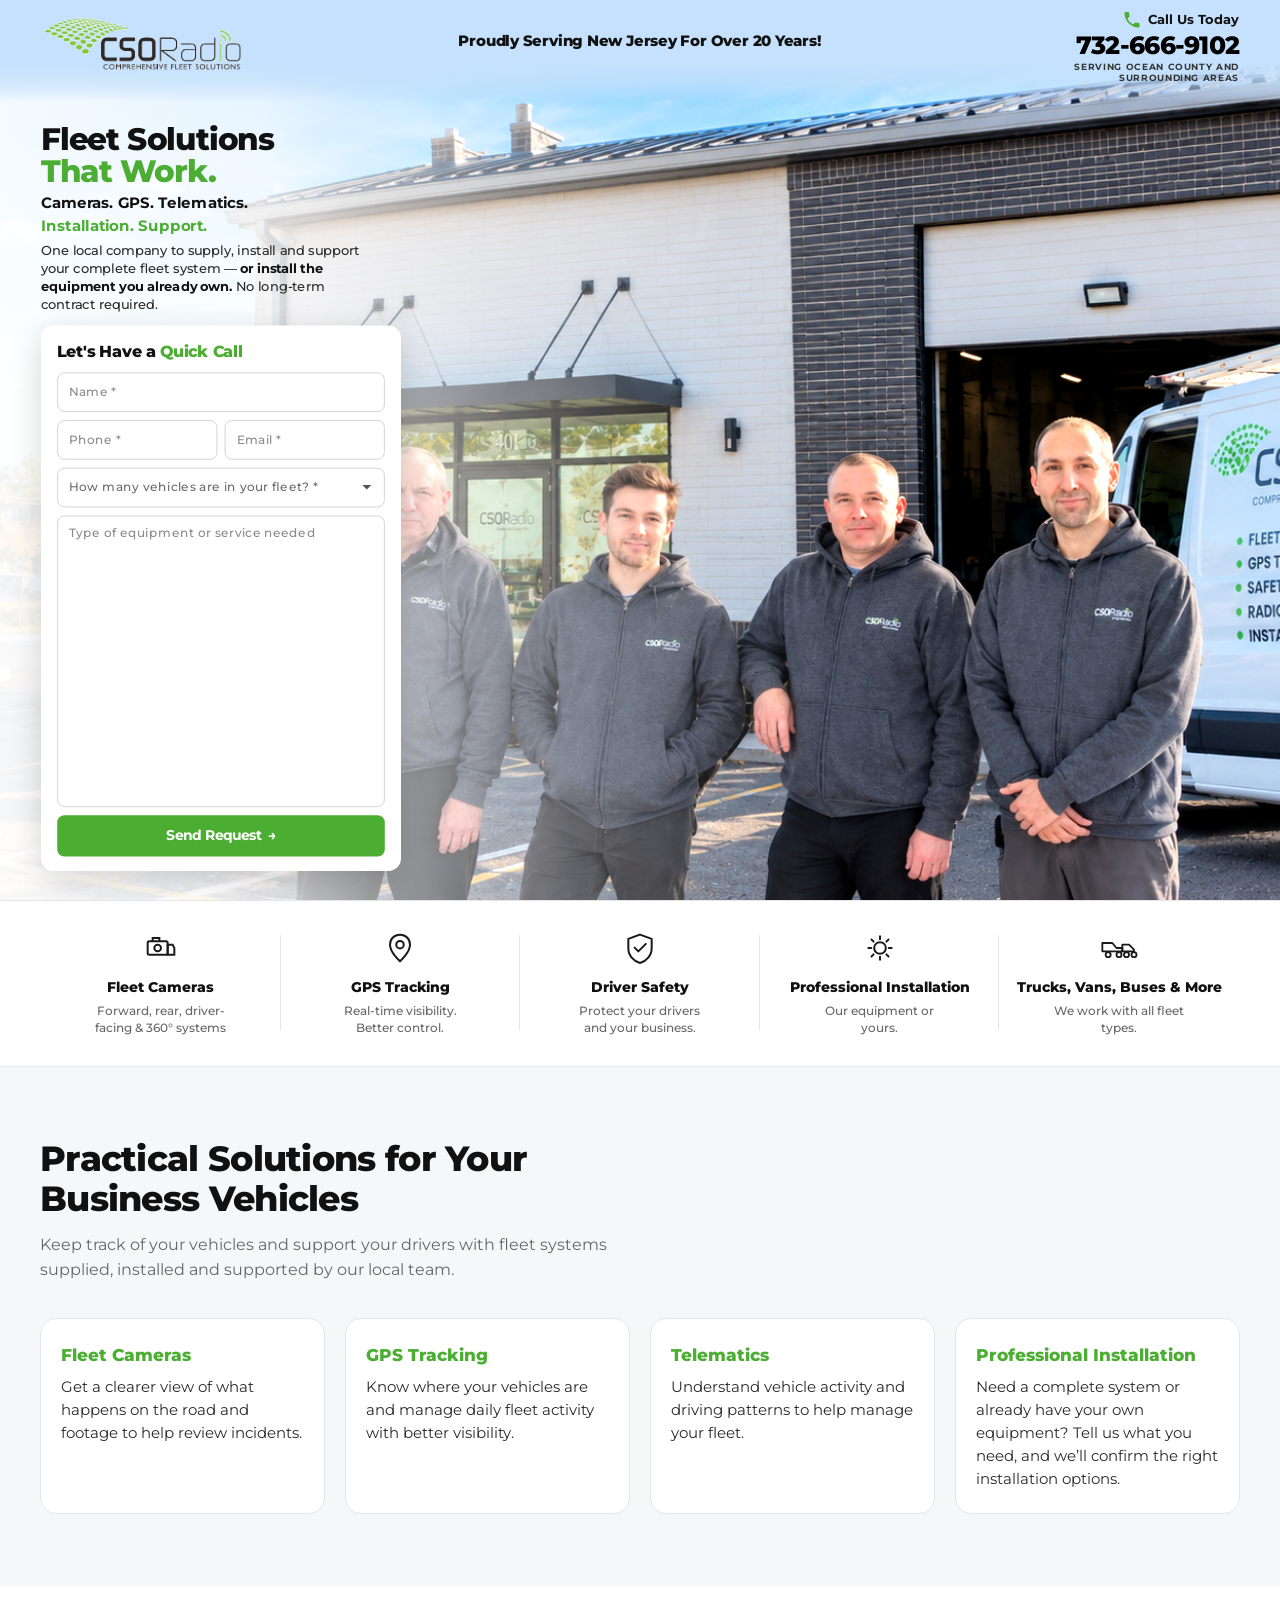
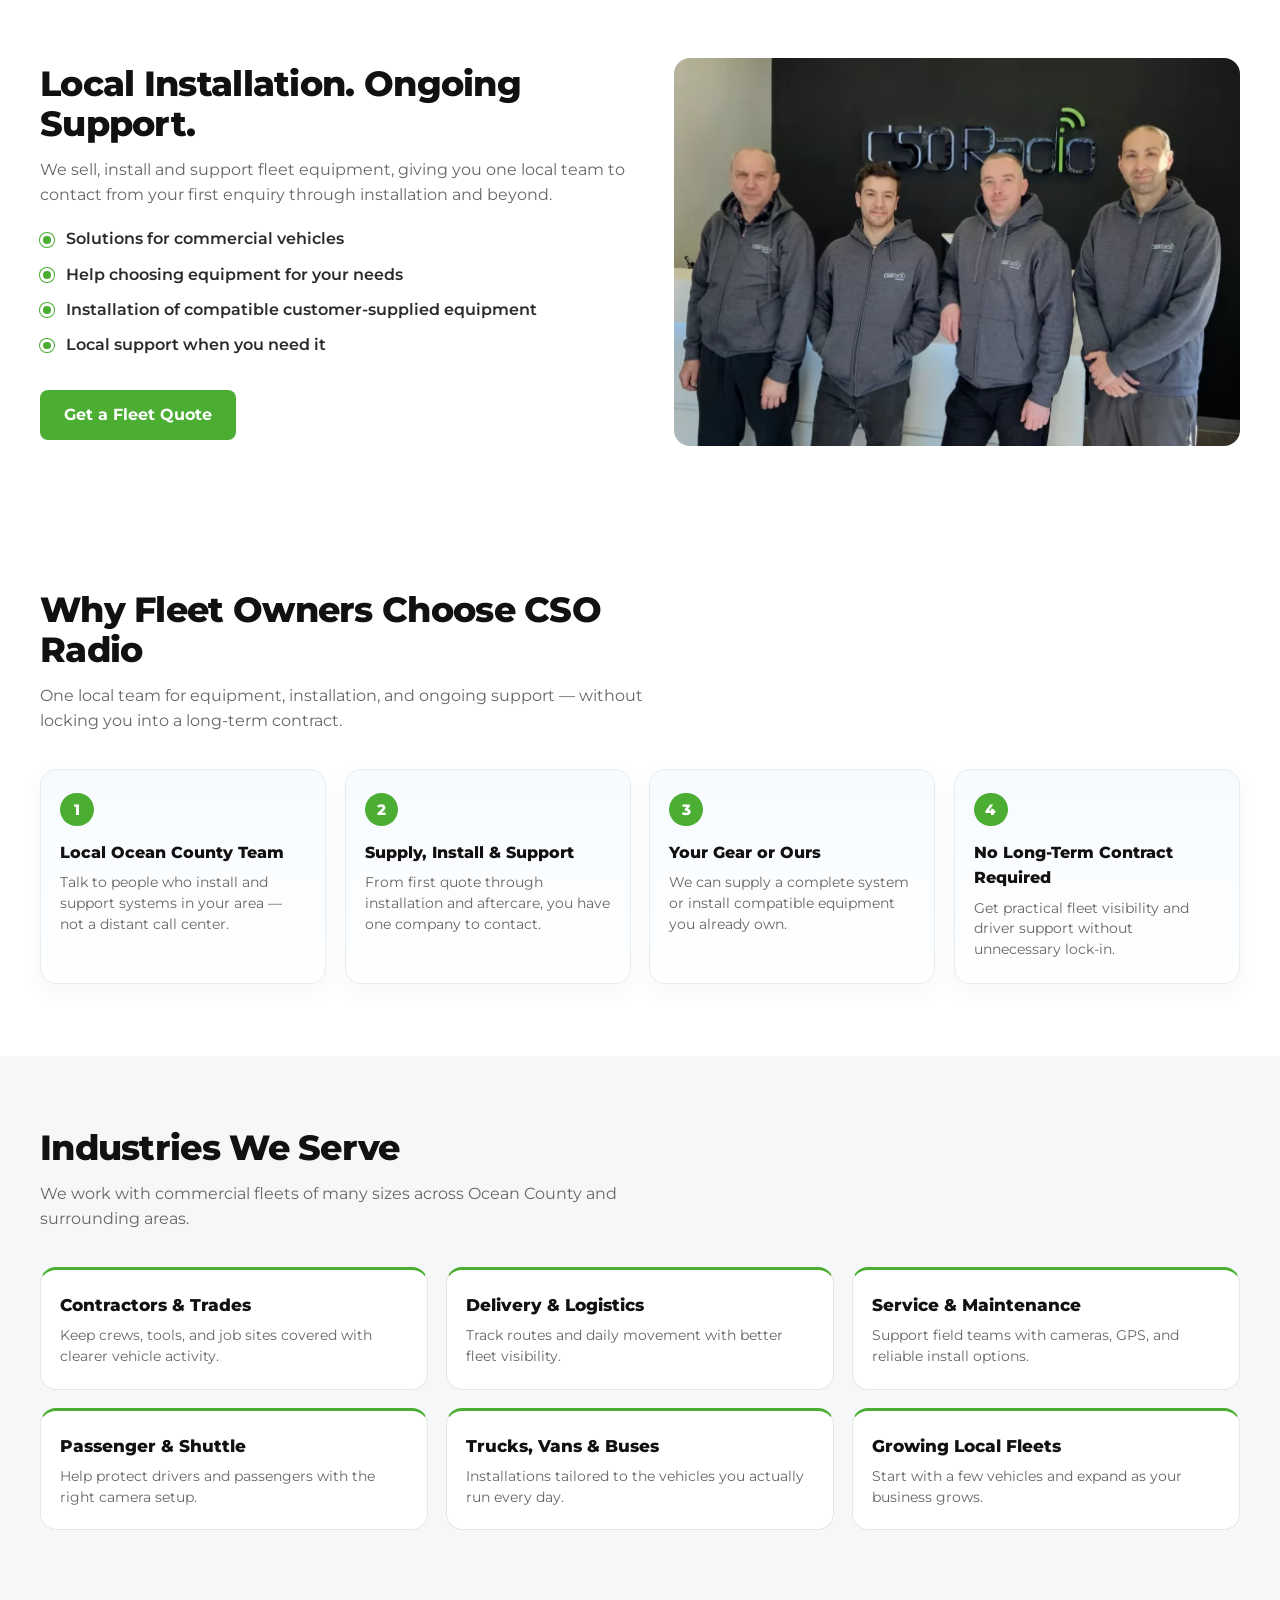
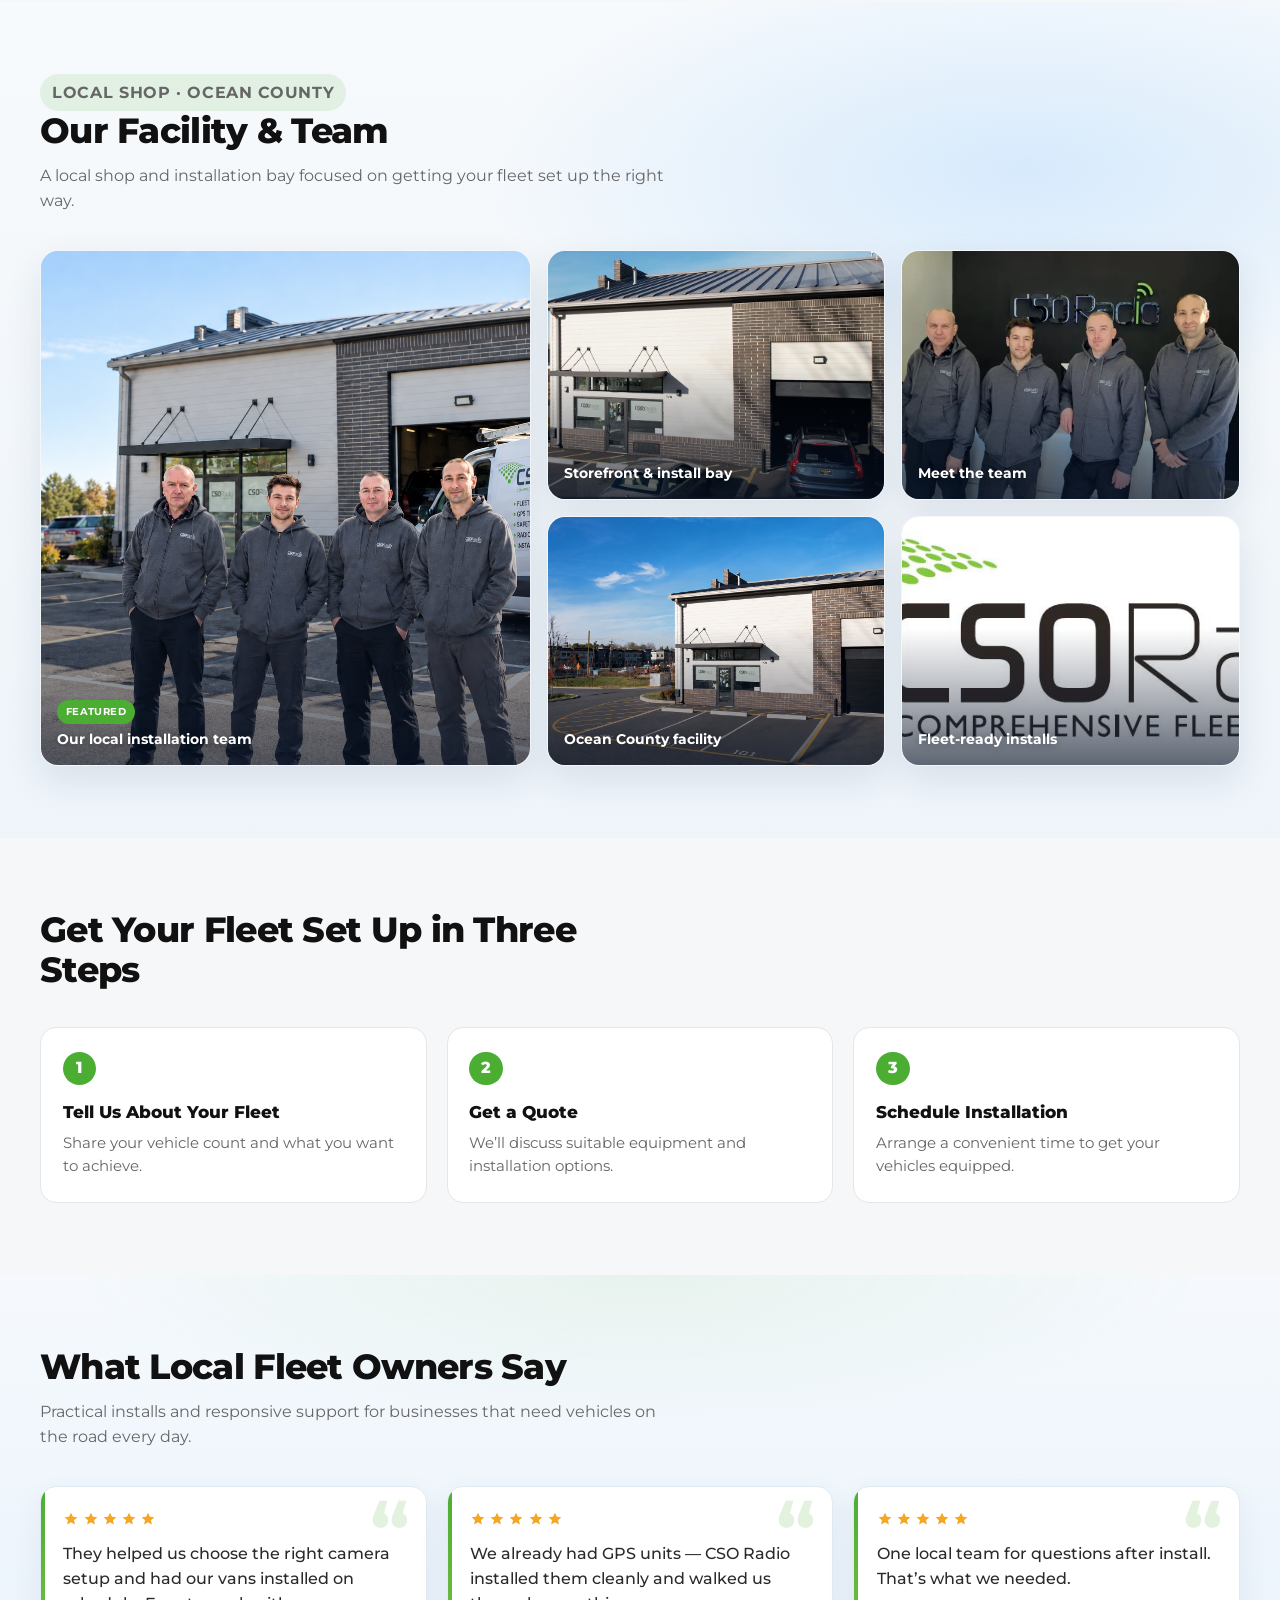
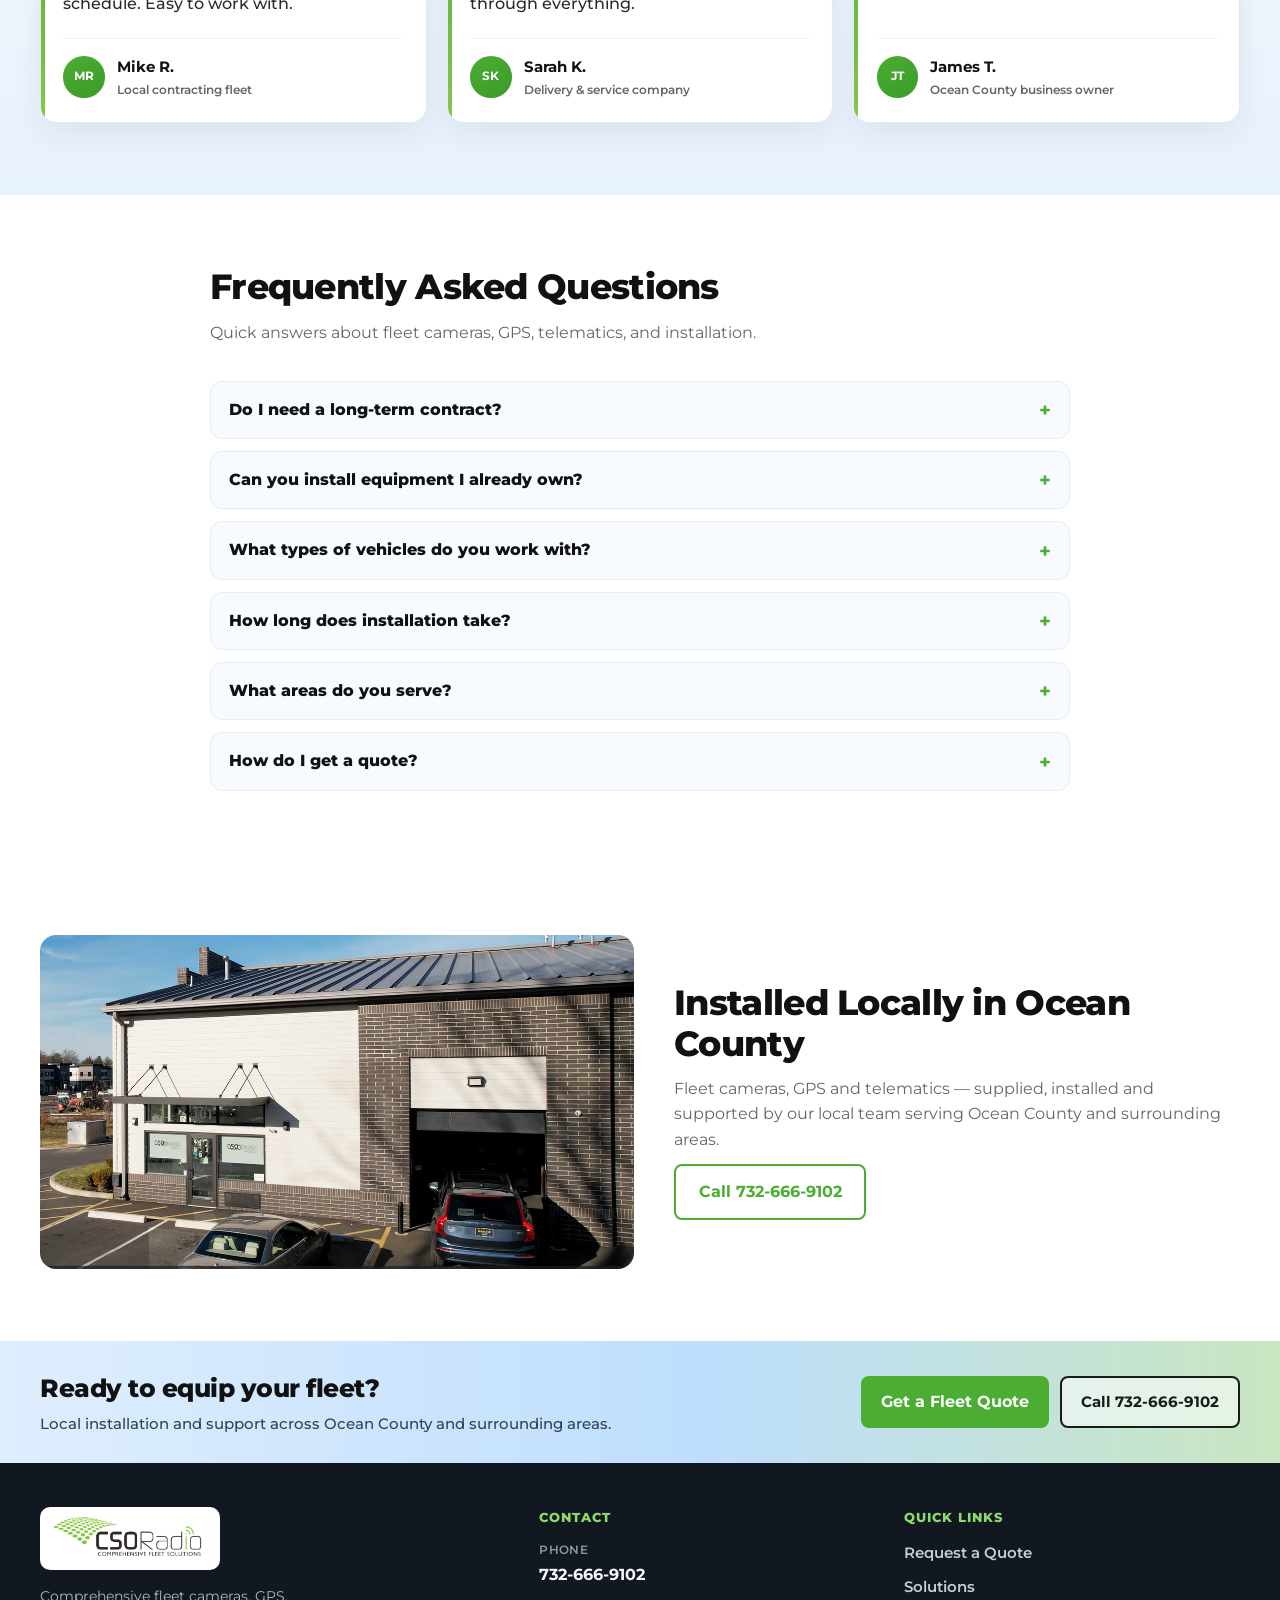
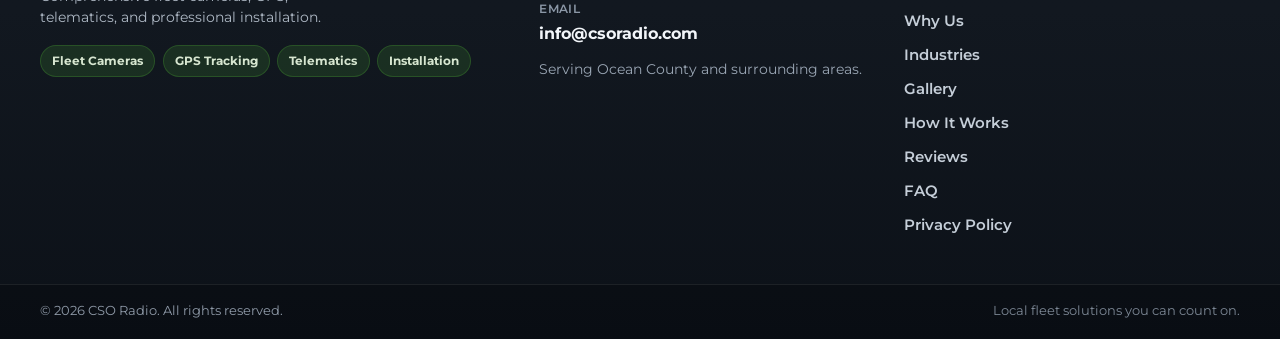
==== commit d3171c1c: "Restore full-bleed hero with new background photo. Co-authored-by: Cursor <cursoragent@cursor.com>" ====
--- a/index.html
+++ b/index.html
@@ -36,7 +36,7 @@
 
     <section class="hero" aria-label="Fleet solutions hero">
       <div class="hero-bg" aria-hidden="true">
-        <img src="assets/images/hero-image.png" alt="" class="hero-photo" width="1536" height="1024" />
+        <img src="assets/images/background-image.png" alt="" class="hero-photo" width="1600" height="900" />
         <div class="hero-fade"></div>
       </div>
       <div class="container">
--- a/css/style.css
+++ b/css/style.css
@@ -220,7 +220,7 @@
   display: flex;
   flex-direction: column;
   align-items: stretch;
-  padding: 5.75rem 0 1.25rem;
+  padding: 7.25rem 0 1.5rem;
   box-sizing: border-box;
   overflow: hidden;
   background: #fff;
@@ -235,50 +235,48 @@
 }
 
 .hero-photo {
+  display: block;
   width: 100%;
   height: 100%;
   max-width: none;
-  display: block;
   object-fit: cover;
-  /* Zoomed-out framing: more building, lot, and sky */
-  object-position: 52% 22%;
-  filter: brightness(1.04) contrast(1.02) saturate(1.03);
-}
-
-/* Light left wash — readable text, photo still visible */
+  /* Team + van on the right; open lot on the left for copy */
+  object-position: 72% 40%;
+  filter: brightness(1.04) contrast(1.03) saturate(1.05);
+}
+
+/* Soft left wash so copy/form stay readable */
 .hero-fade {
   position: absolute;
   inset: 0;
   background: linear-gradient(
     90deg,
-    rgba(255, 255, 255, 0.88) 0%,
-    rgba(255, 255, 255, 0.7) 10%,
-    rgba(255, 255, 255, 0.42) 22%,
-    rgba(255, 255, 255, 0.16) 36%,
-    rgba(255, 255, 255, 0.04) 48%,
-    transparent 58%
+    rgba(255, 255, 255, 0.94) 0%,
+    rgba(255, 255, 255, 0.82) 18%,
+    rgba(255, 255, 255, 0.45) 36%,
+    rgba(255, 255, 255, 0.12) 52%,
+    transparent 64%
   );
   pointer-events: none;
 }
 
 @media (min-width: 1100px) {
   .hero {
-    padding-top: 6.15rem;
+    padding-top: 7.75rem;
   }
 
   .hero-photo {
-    object-position: 50% 20%;
+    object-position: 70% 38%;
   }
 
   .hero-fade {
     background: linear-gradient(
       92deg,
-      rgba(255, 255, 255, 0.9) 0%,
-      rgba(255, 255, 255, 0.68) 12%,
-      rgba(255, 255, 255, 0.38) 24%,
-      rgba(255, 255, 255, 0.14) 38%,
-      rgba(255, 255, 255, 0.03) 50%,
-      transparent 60%
+      rgba(255, 255, 255, 0.95) 0%,
+      rgba(255, 255, 255, 0.85) 20%,
+      rgba(255, 255, 255, 0.4) 40%,
+      rgba(255, 255, 255, 0.1) 56%,
+      transparent 68%
     );
   }
 }
@@ -287,11 +285,15 @@
   position: relative;
   z-index: 1;
   display: flex;
-  align-items: stretch;
+  align-items: flex-start;
   justify-content: flex-start;
   width: 100%;
   flex: 1 1 auto;
   min-height: 0;
+}
+
+.hero-team {
+  display: none;
 }
 
 /*
@@ -1443,11 +1445,7 @@
     min-height: 100dvh;
     height: 100vh;
     height: 100dvh;
-    padding: 5.5rem 0 1.15rem;
-  }
-
-  .hero-photo {
-    object-position: 55% 24%;
+    padding: 6.75rem 0 1.25rem;
   }
 
   .hero-content {
@@ -1666,24 +1664,35 @@
   }
 
   .hero-bg {
+    display: block;
     position: relative;
     inset: auto;
     width: 100%;
     height: 210px;
     flex-shrink: 0;
-    border-radius: 0;
     overflow: hidden;
-    box-shadow: none;
     background: #d7e8f8;
   }
 
   .hero-photo {
+    display: block;
     position: static;
     width: 100%;
     height: 100%;
-    object-position: 55% 30%;
-    transform: none;
-    filter: brightness(1.03);
+    object-fit: cover;
+    object-position: 65% 40%;
+  }
+
+  .hero-fade {
+    background: linear-gradient(
+      180deg,
+      transparent 35%,
+      rgba(255, 255, 255, 0.55) 100%
+    );
+  }
+
+  .hero-team {
+    display: none;
   }
 
   .hero > .container {
@@ -1691,6 +1700,9 @@
     height: auto;
     min-height: 0;
     align-items: flex-start;
+    flex-direction: column;
+    gap: 0;
+    padding: 1rem 0 1.5rem;
   }
 
   .hero-content {
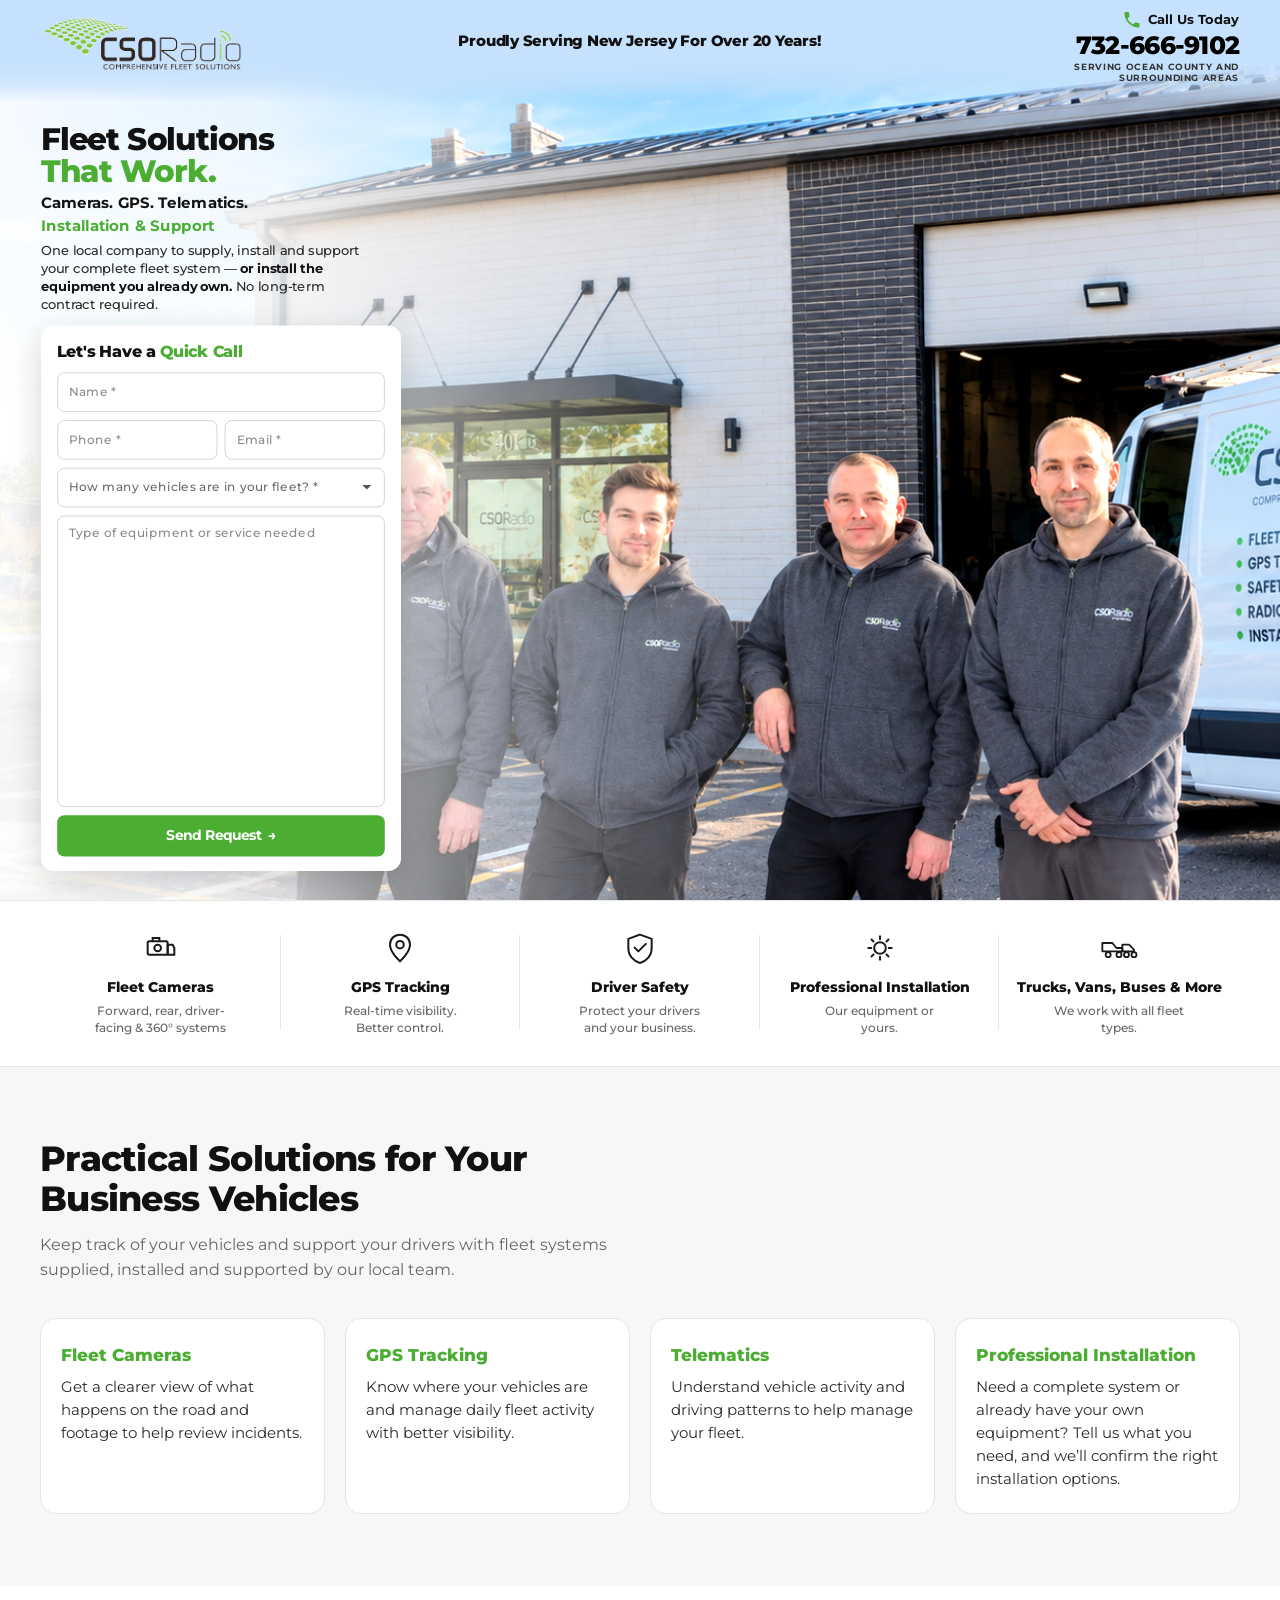
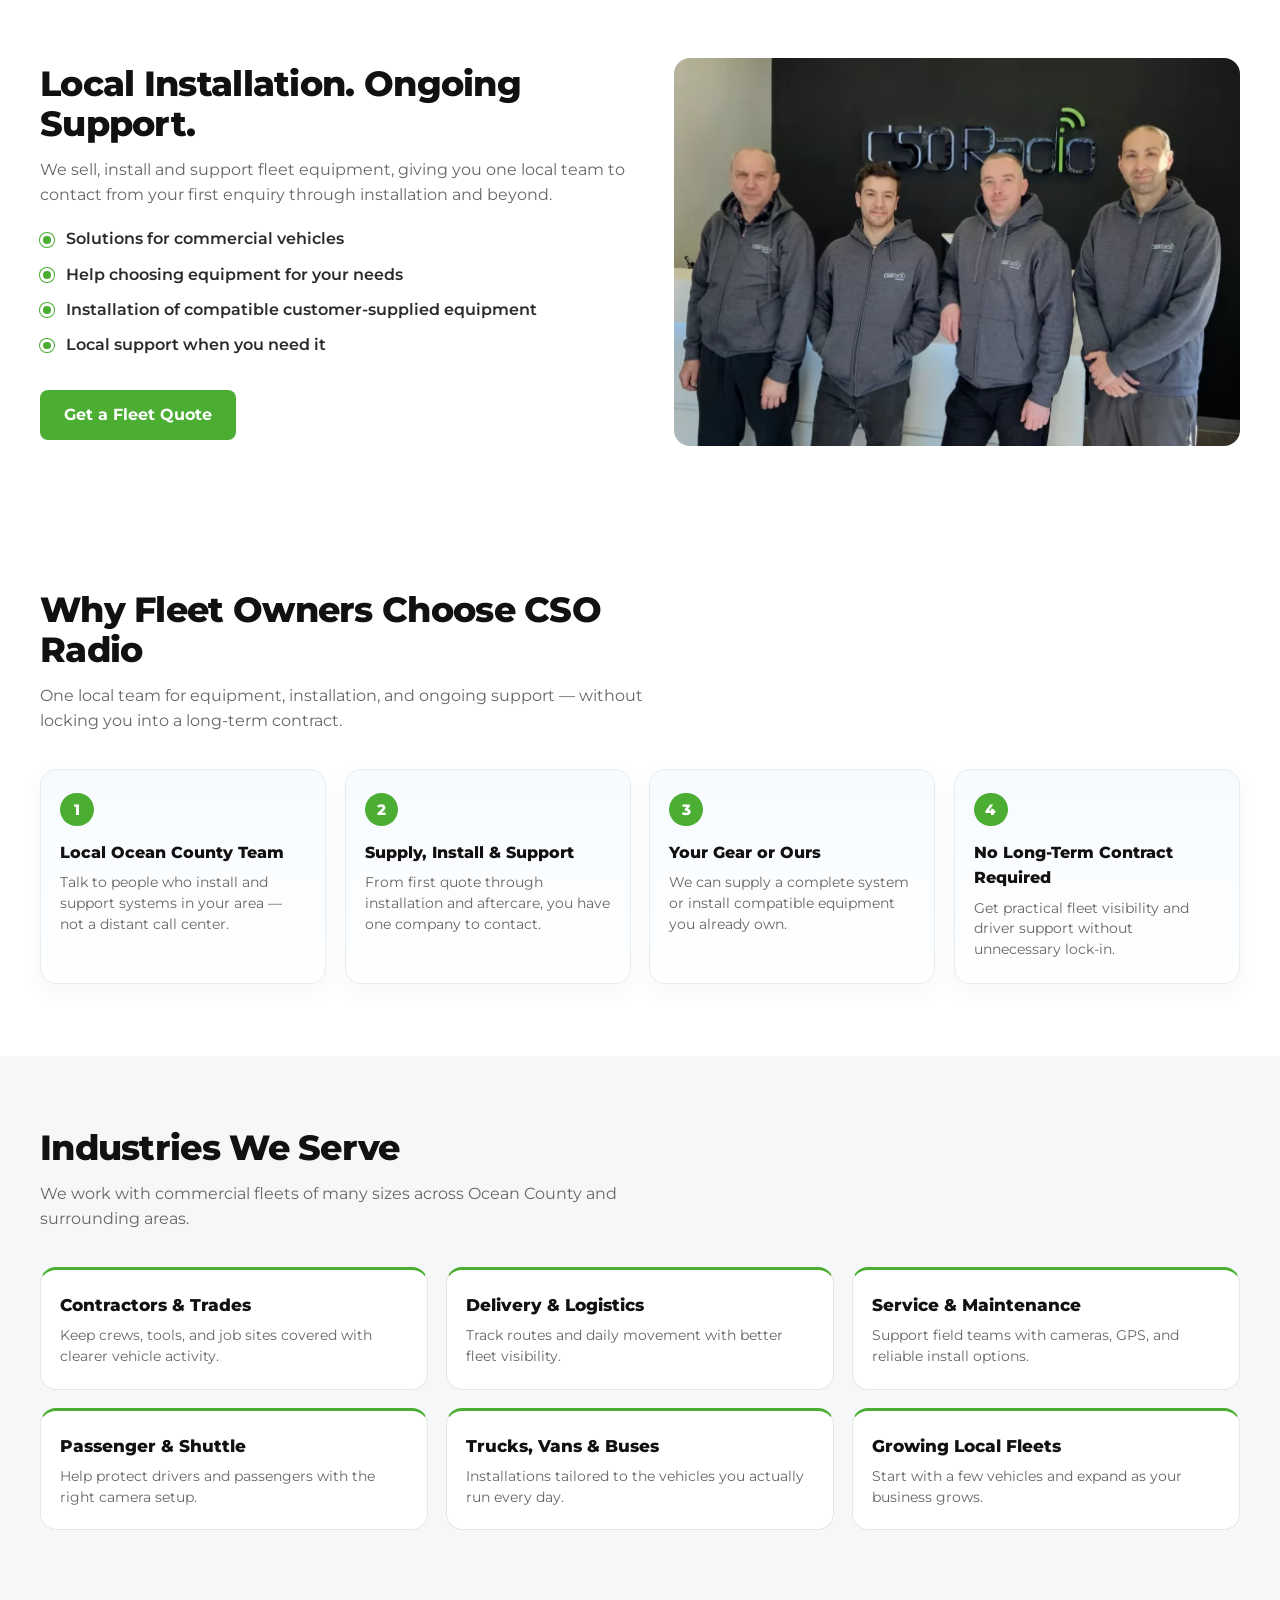
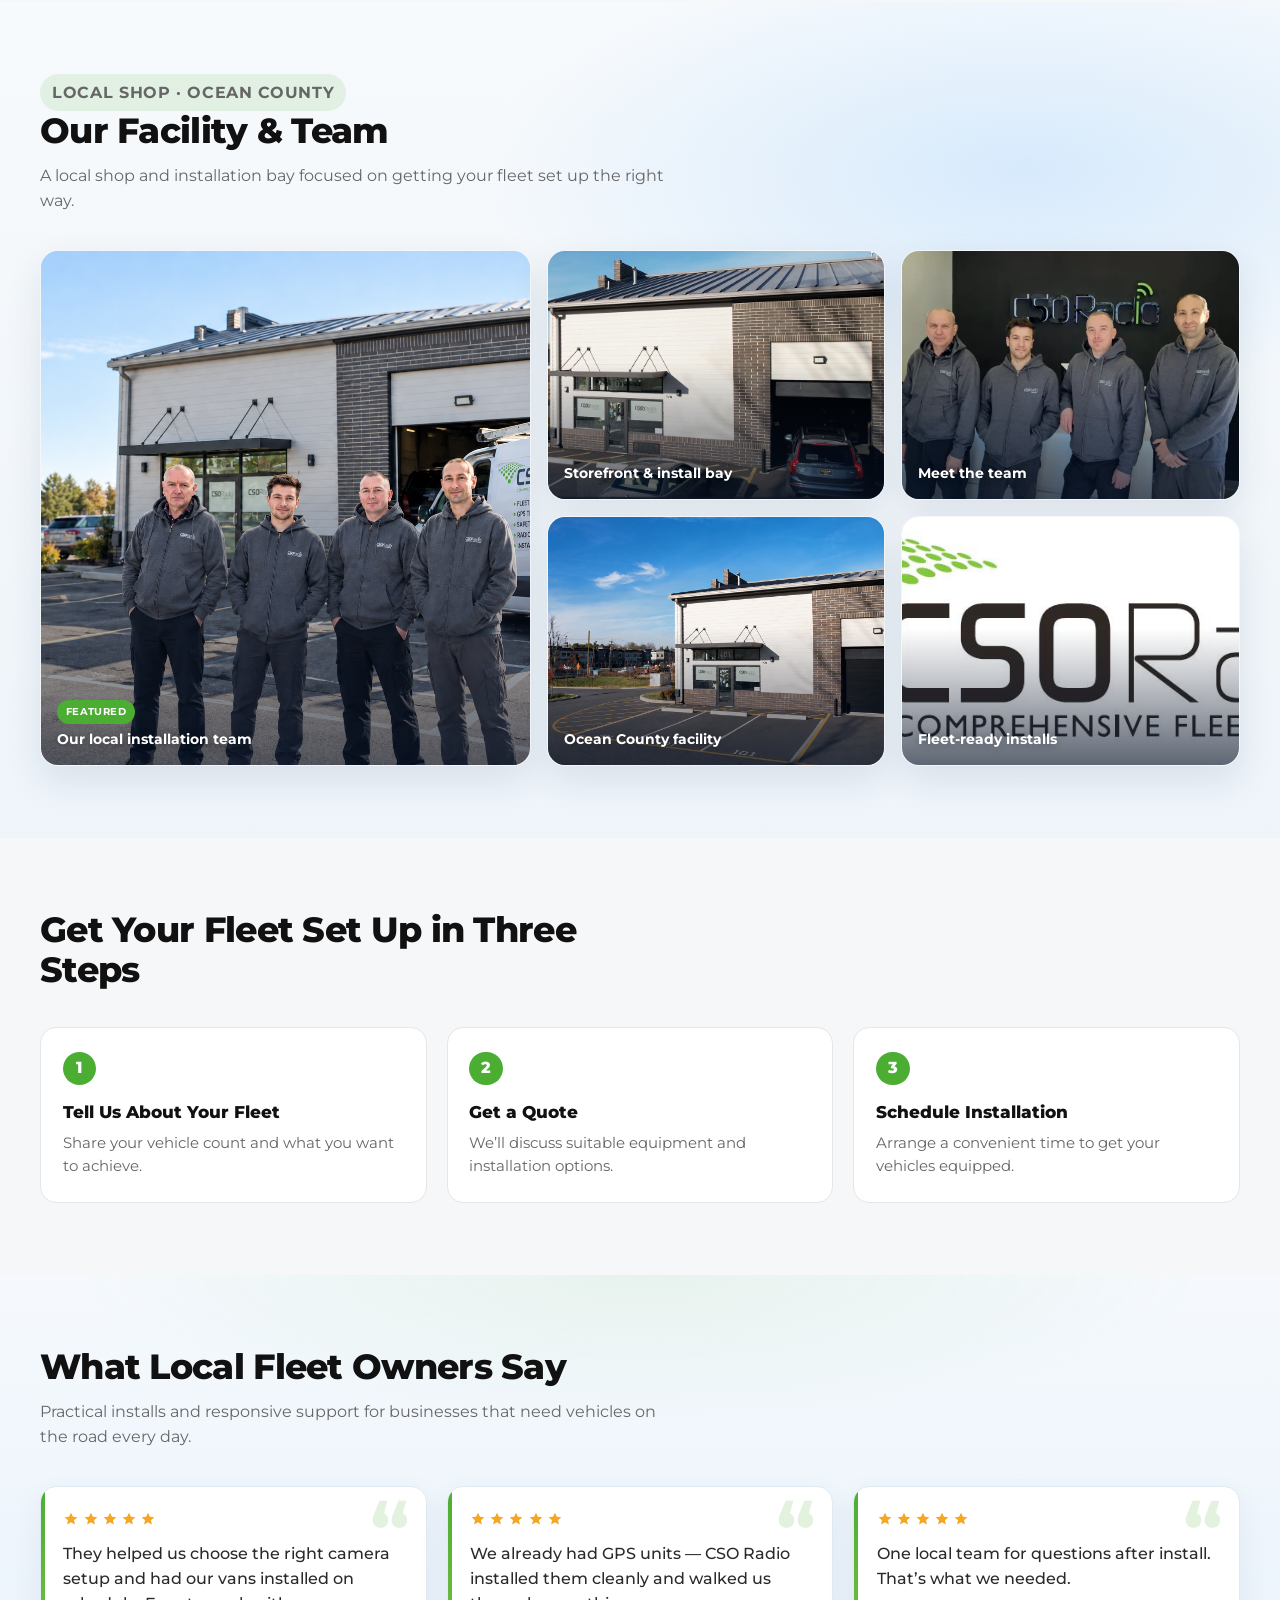
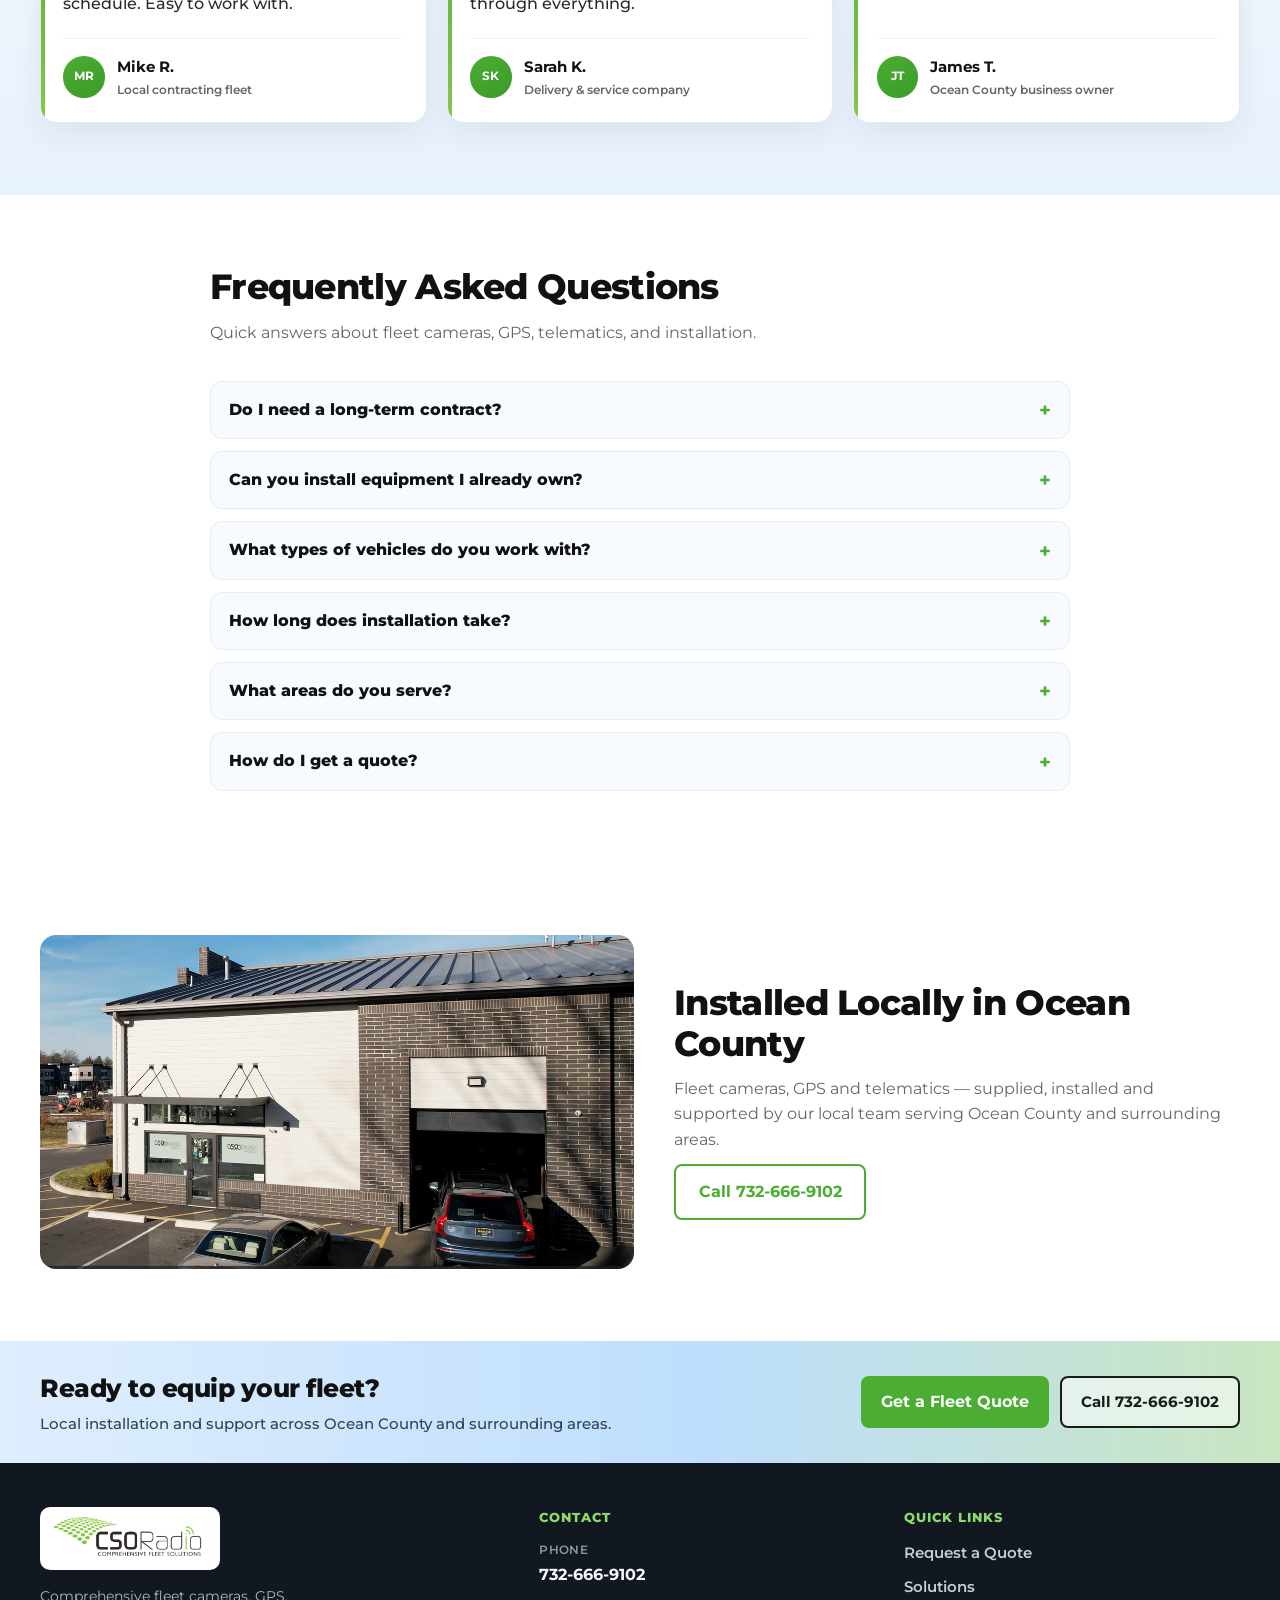
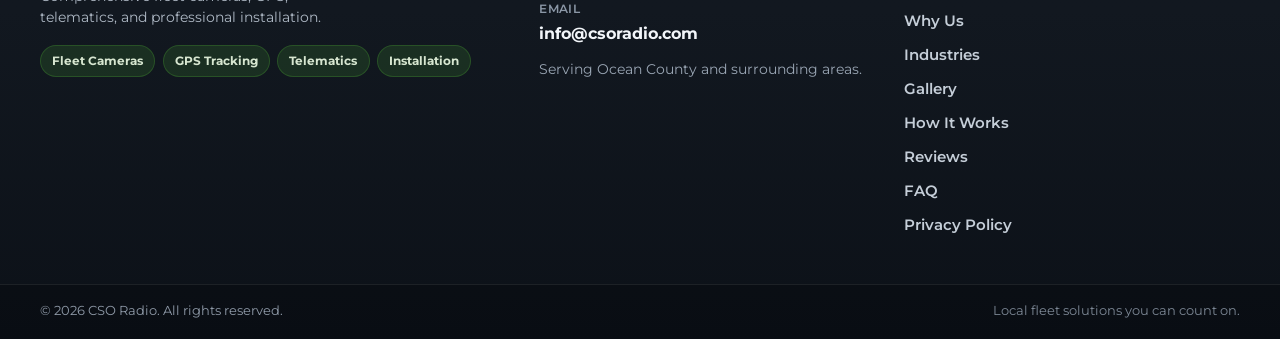
==== commit 094b254a: "Fix mobile badge, hero lead order, and Installation & Support copy. Co-authored-by: Cursor <cursorag" ====
--- a/index.html
+++ b/index.html
@@ -43,7 +43,7 @@
         <div class="hero-content">
           <div class="hero-copy">
             <h1><span class="line1">Fleet Solutions</span><span class="accent">That Work.</span></h1>
-            <p class="hero-sub">Cameras. GPS. Telematics.<br /><span class="hero-sub-accent">Installation. Support.</span></p>
+            <p class="hero-sub">Cameras. GPS. Telematics.<br /><span class="hero-sub-accent">Installation &amp; Support</span></p>
             <p class="hero-lead">
               One local company to supply, install and support your complete fleet system —
               <span class="hero-lead-accent">or install the equipment you already own.</span>
--- a/css/style.css
+++ b/css/style.css
@@ -1596,23 +1596,37 @@
     display: flex;
     align-items: center;
     justify-content: space-between;
-    gap: 0.65rem;
+    gap: 0.45rem 0.65rem;
     min-height: 44px;
-    flex-wrap: nowrap;
-  }
-
-  .header-badge {
-    display: none;
-  }
-
-  .logo img {
-    width: min(132px, 38vw);
+    flex-wrap: wrap;
+  }
+
+  .logo {
+    order: 1;
   }
 
   .header-contact {
+    order: 2;
     margin-left: auto;
     justify-self: auto;
     flex-shrink: 0;
+  }
+
+  .header-badge {
+    display: block;
+    order: 3;
+    flex: 1 0 100%;
+    font-size: clamp(0.62rem, 2.8vw, 0.78rem);
+    font-weight: 800;
+    white-space: nowrap;
+    text-align: center;
+    transform: none;
+    padding-top: 0.15rem;
+    line-height: 1.2;
+  }
+
+  .logo img {
+    width: min(132px, 38vw);
   }
 
   .phone-block {
@@ -1751,7 +1765,7 @@
     gap: 0.95rem;
   }
 
-  /* Promote quote form under headline on mobile */
+  /* Mobile stack: headline → sub → lead → quote form */
   .hero-copy {
     display: contents;
   }
@@ -1772,8 +1786,17 @@
     margin: 0;
   }
 
+  .hero-lead {
+    order: 3;
+    font-size: 0.84rem;
+    line-height: 1.45;
+    max-width: none;
+    color: #4b5563;
+    margin: 0;
+  }
+
   .quote-card {
-    order: 3;
+    order: 4;
     width: 100%;
     max-width: none;
     margin: 0.1rem 0 0;
@@ -1799,15 +1822,6 @@
     font-size: 1.12rem;
     margin-bottom: 0.95rem;
     text-align: center;
-  }
-
-  .hero-lead {
-    order: 4;
-    font-size: 0.84rem;
-    line-height: 1.45;
-    max-width: none;
-    color: #4b5563;
-    margin: 0;
   }
 
   .quote-form {
